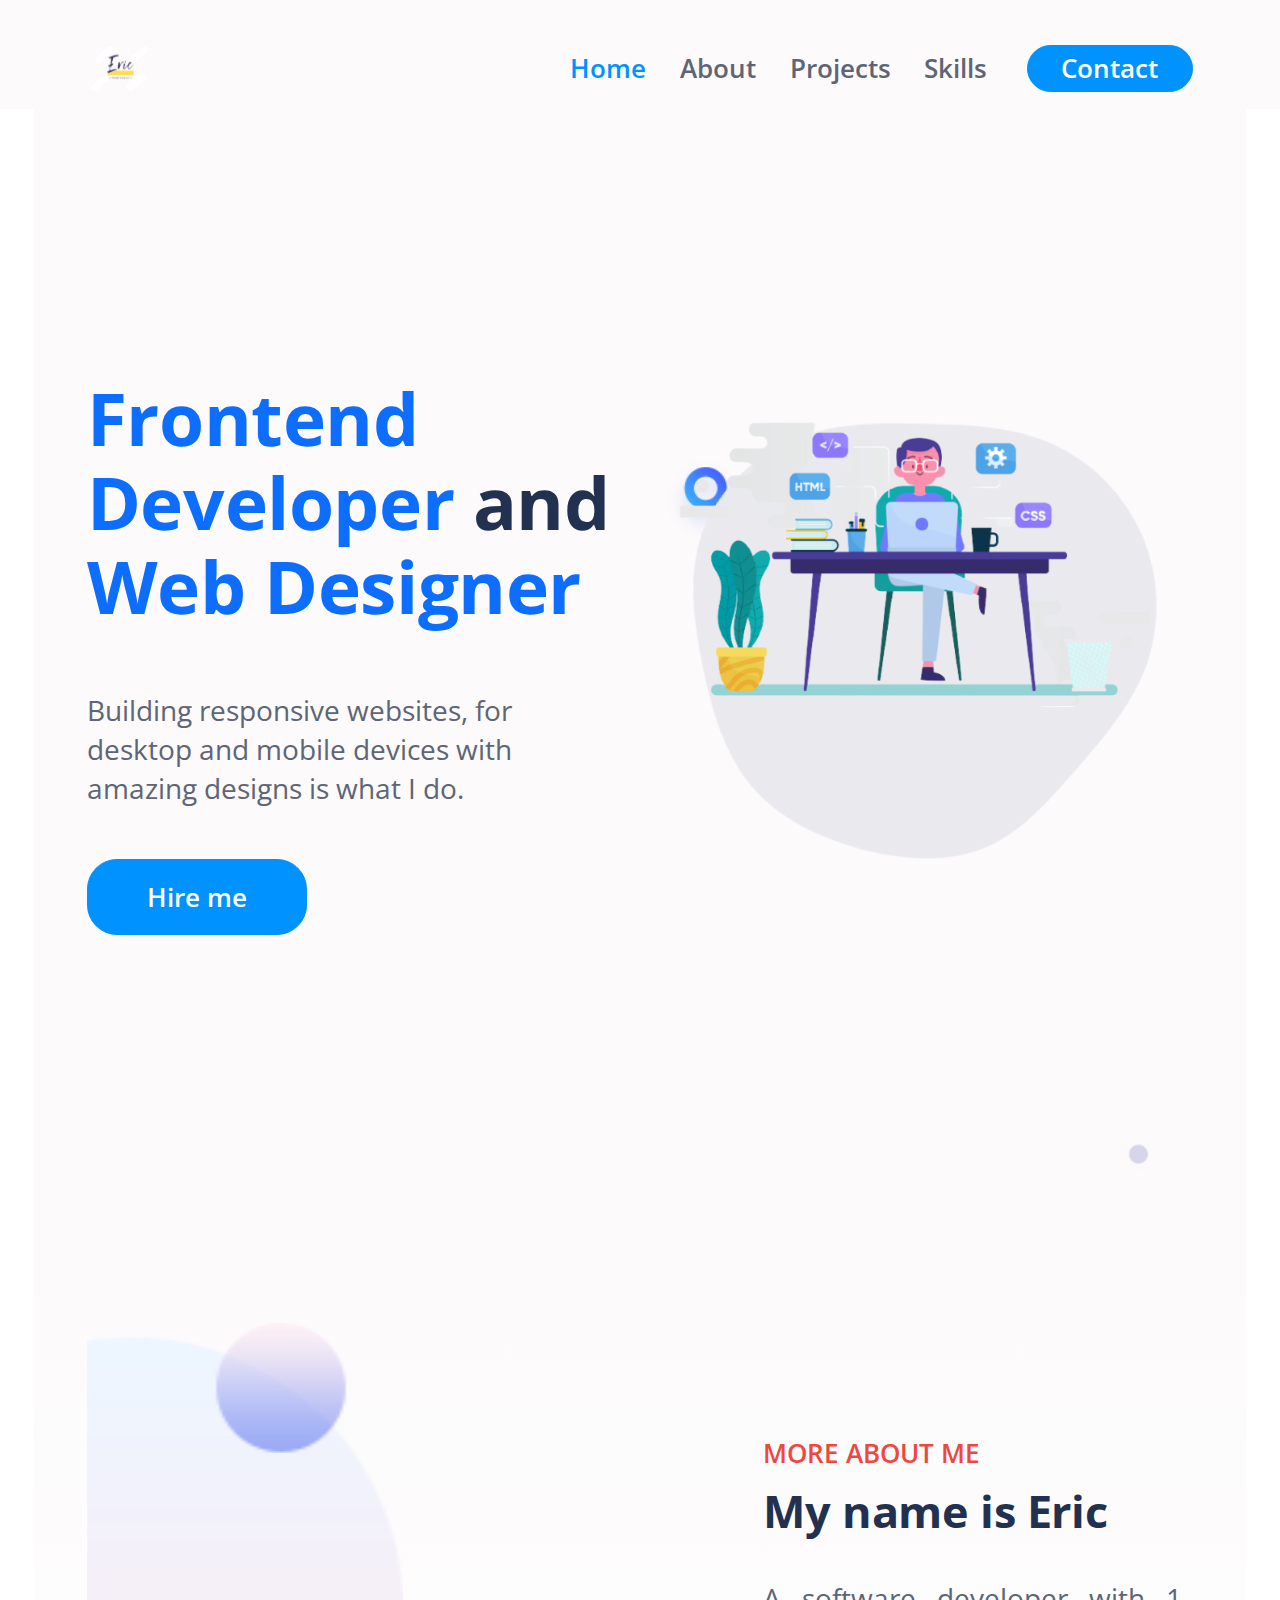
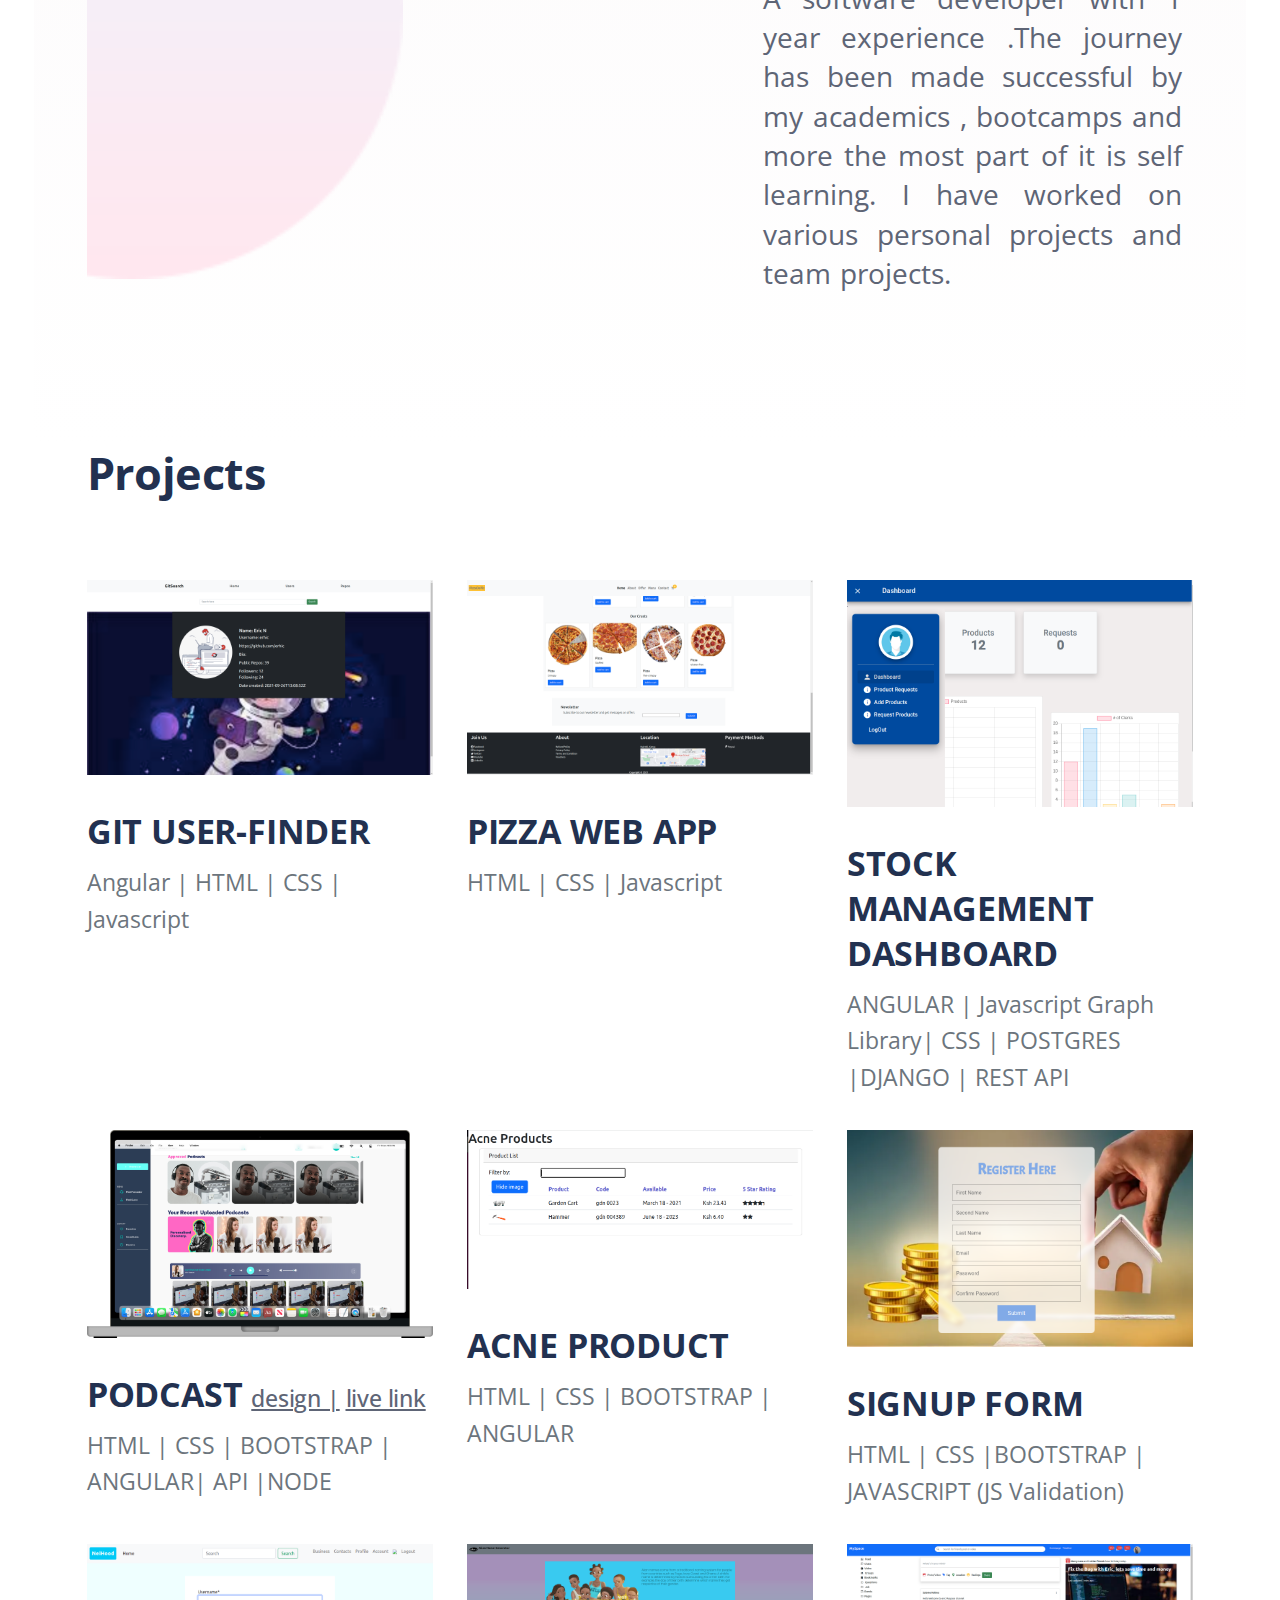
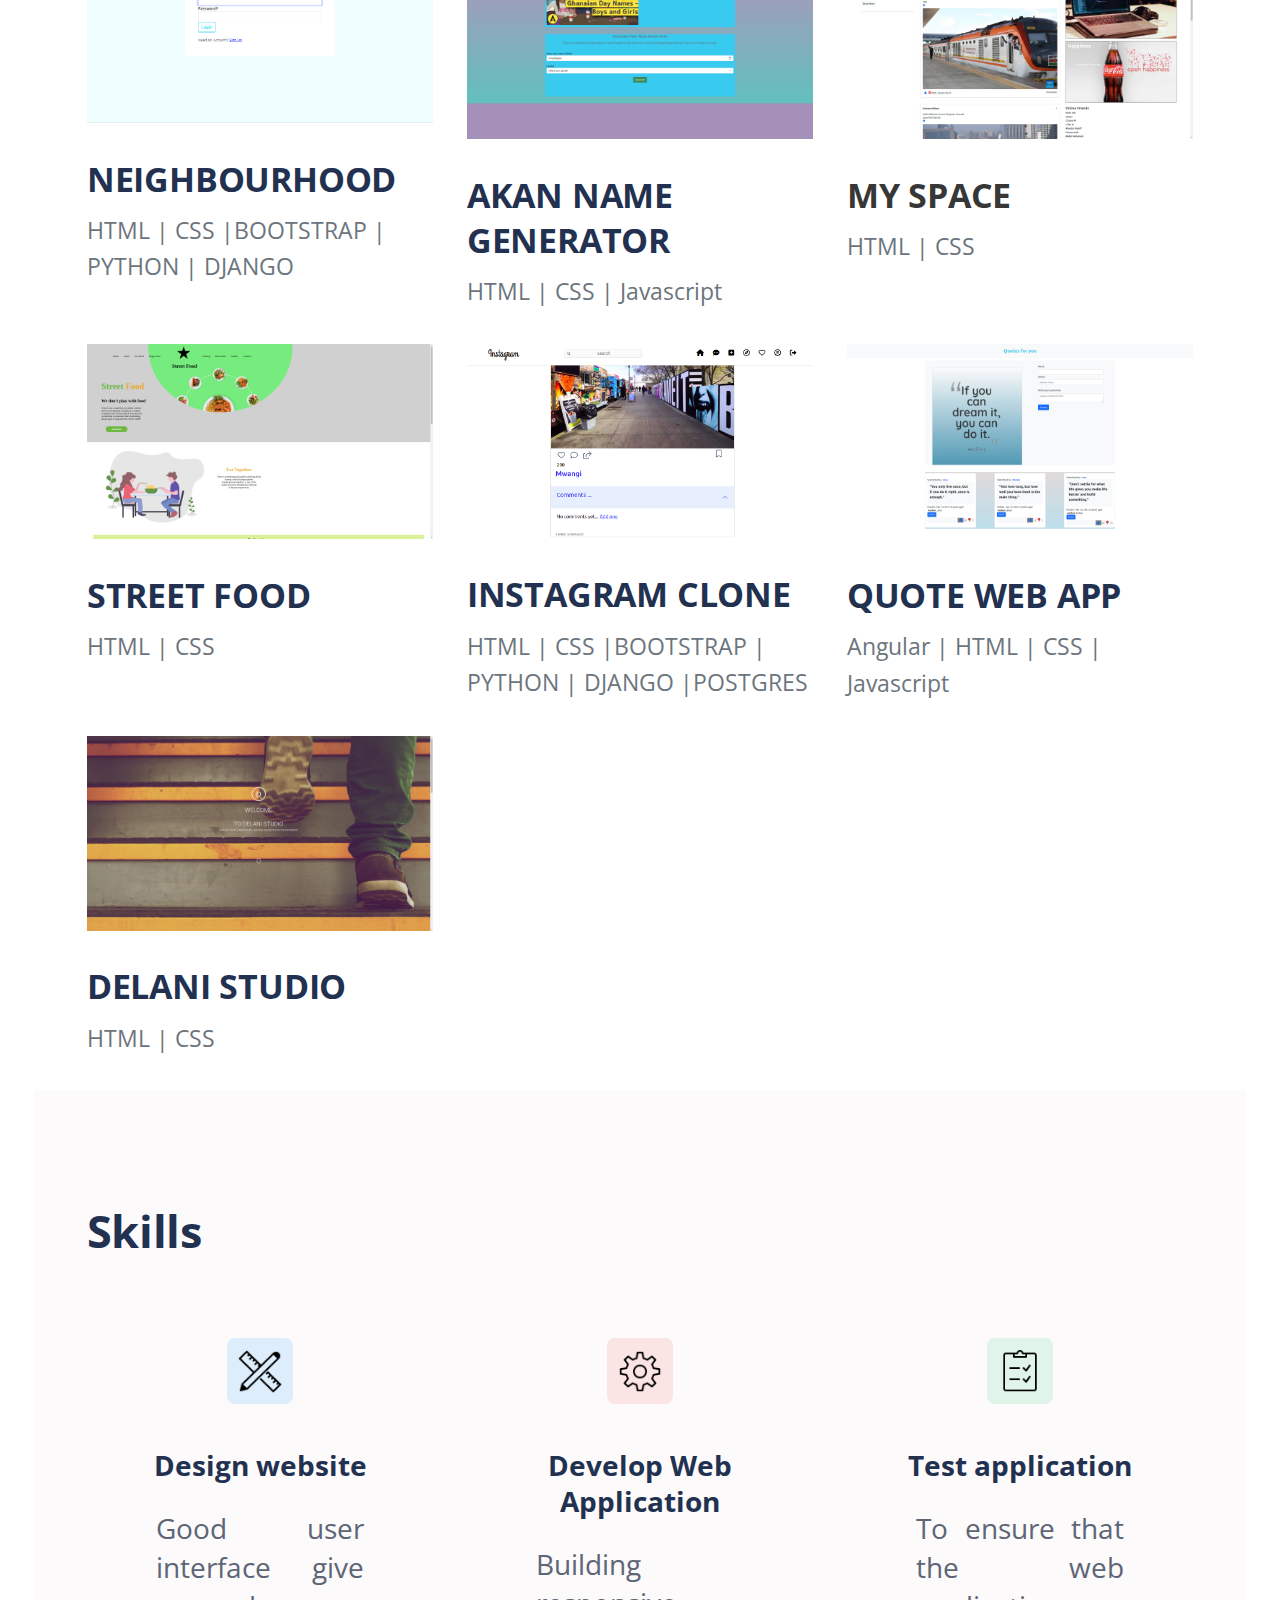
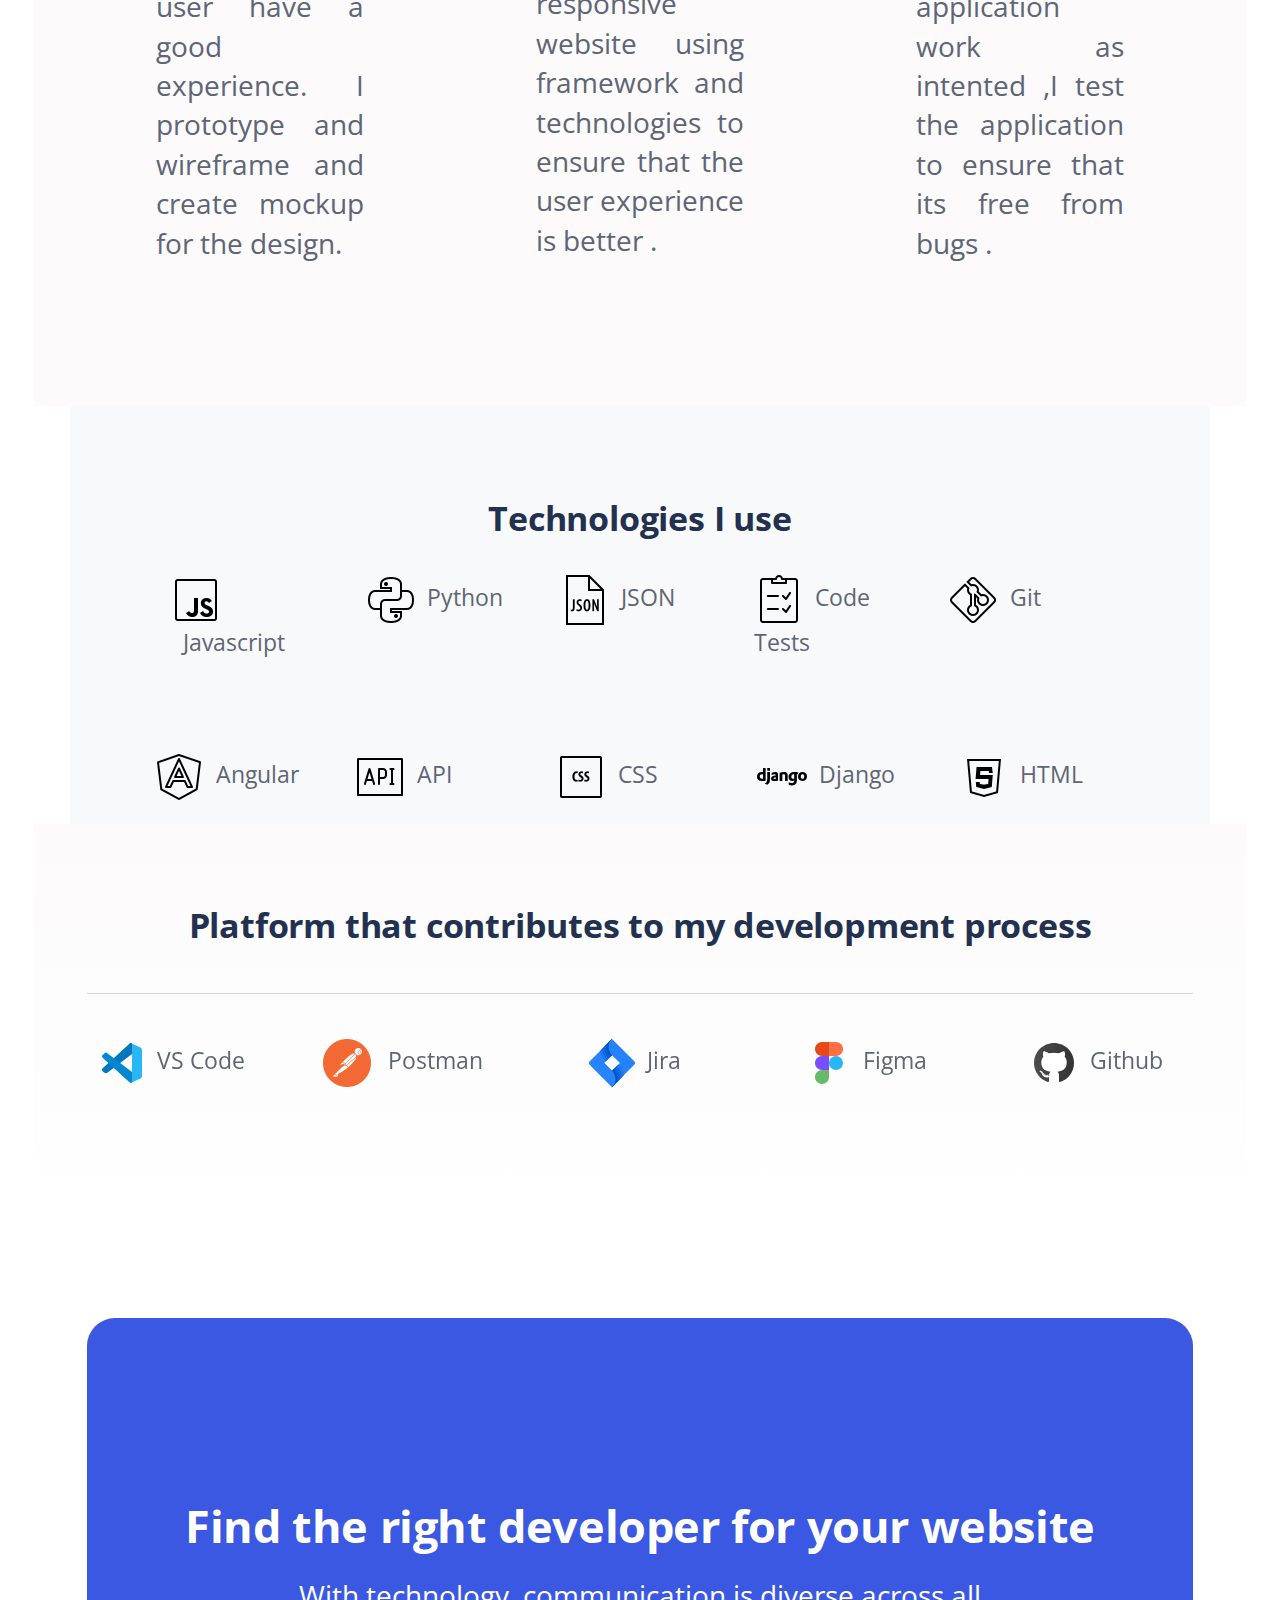
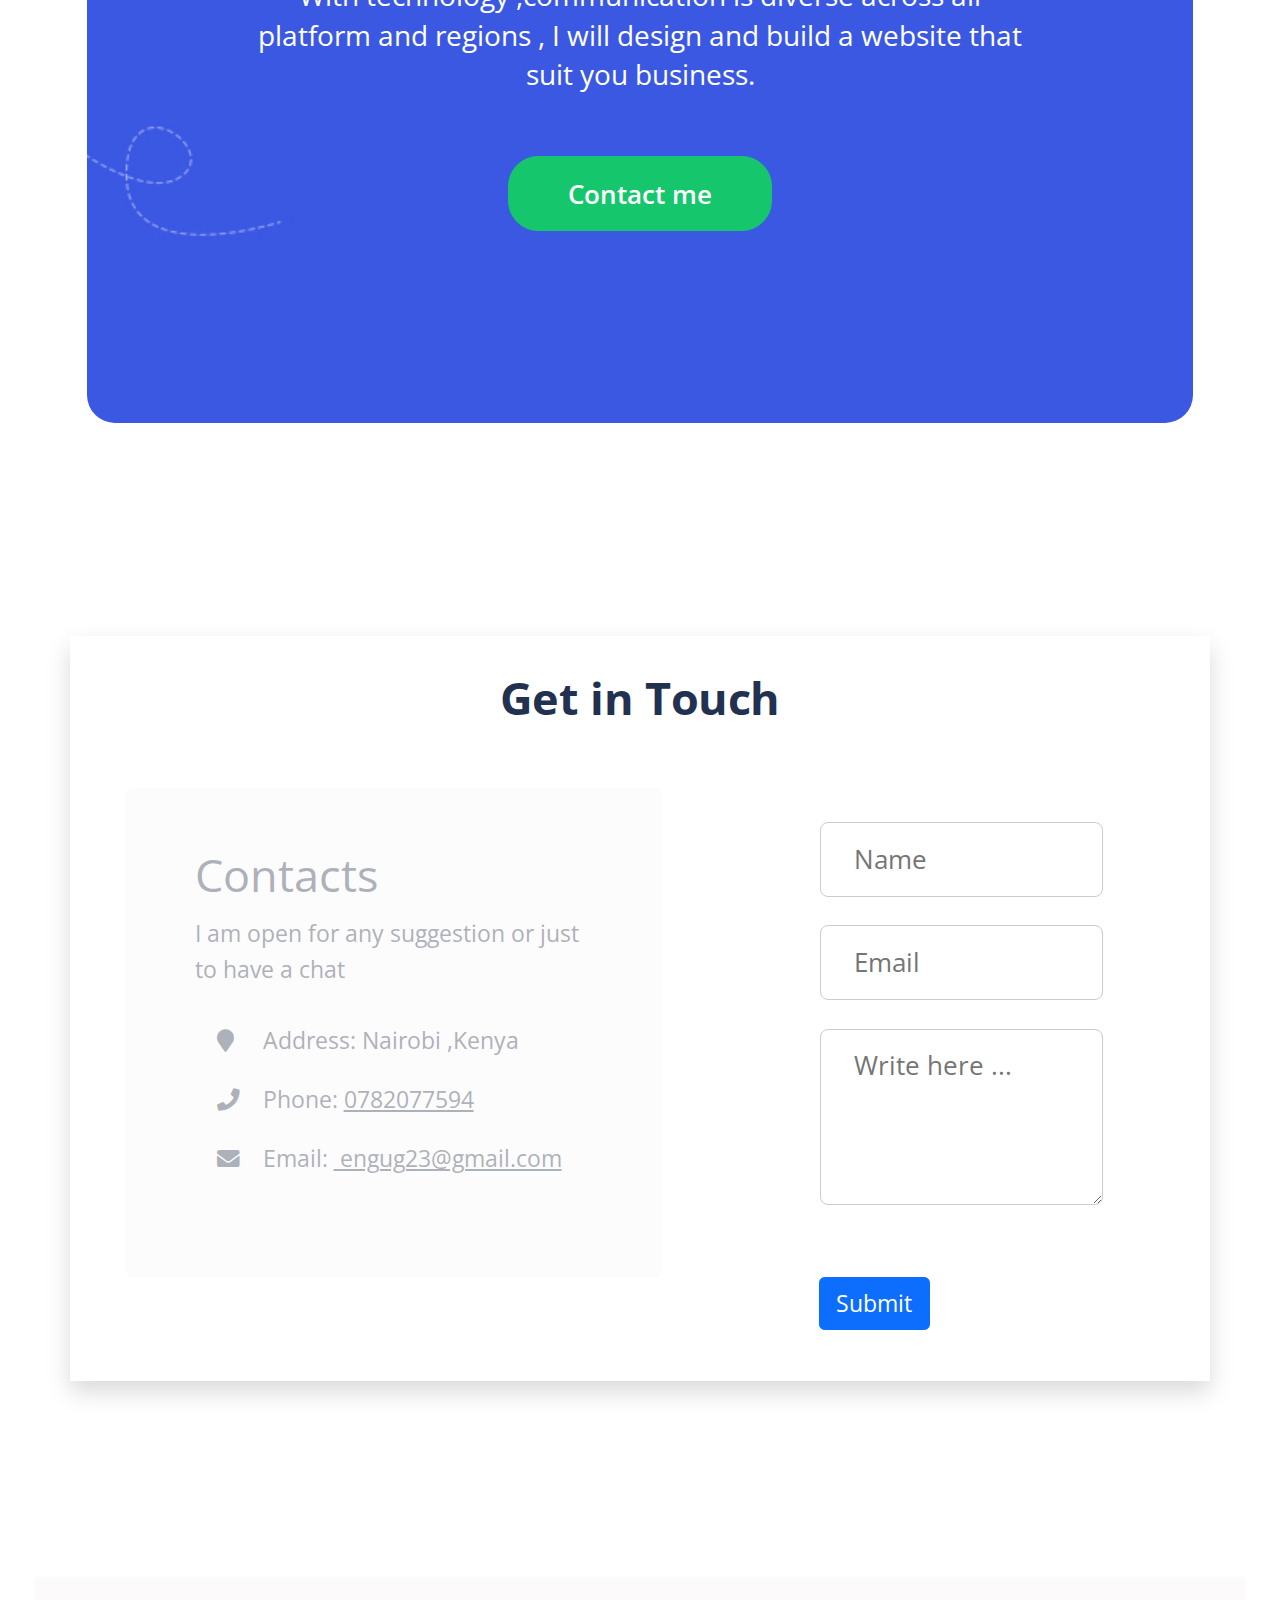
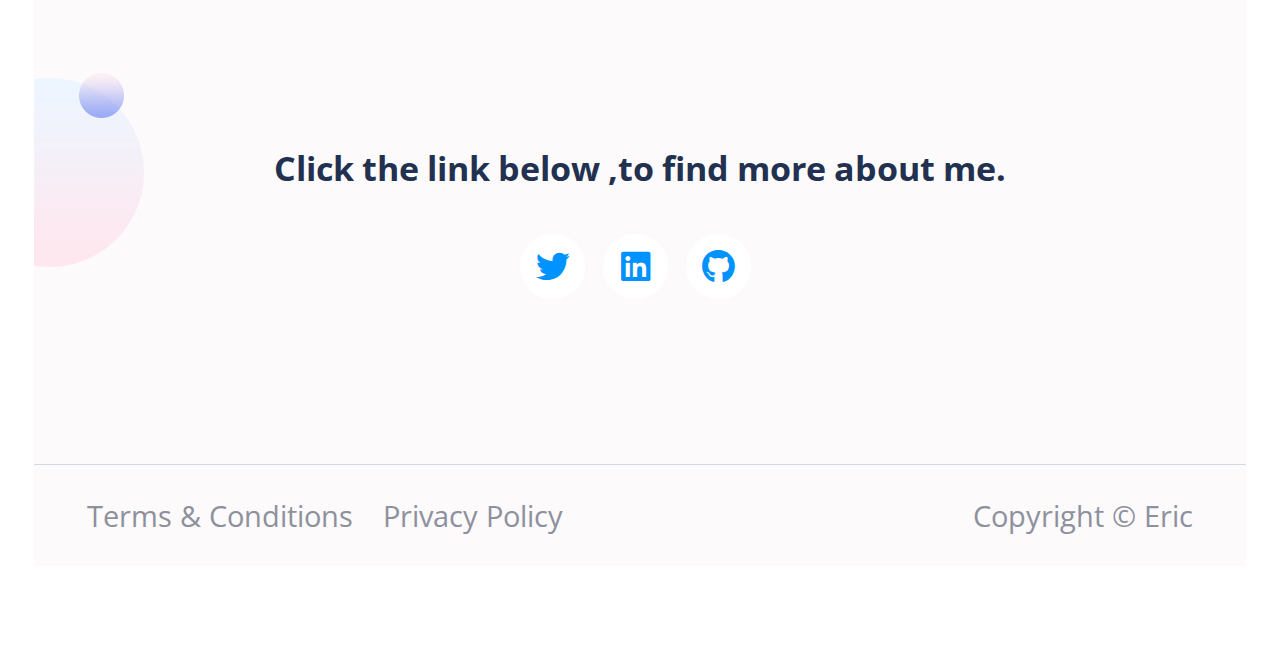
==== index.html @ 1bdc0b47 "updated spacing around elements as ui improvements" ====
<!DOCTYPE html>
<html lang="en">

<head>
    <meta charset="utf-8">
    <meta name="viewport" content="width=device-width, initial-scale=1, shrink-to-fit=no">

    <!-- SEO Meta Tags -->
    <meta name="description" content="Eric Portifolio">
    <meta name="author" content="Eric">

    <!-- OG Meta Tags to improve the way the post looks when you share the page on Facebook, Twitter, LinkedIn -->
    <meta property="og:site_name" content="" /> <!-- website name -->
    <meta property="og:site" content="" /> <!-- website link -->
    <meta property="og:title" content="" /> <!-- title shown in the actual shared post -->
    <meta property="og:description" content="" /> <!-- description shown in the actual shared post -->
    <meta property="og:image" content="" /> <!-- image link, make sure it's jpg -->
    <meta property="og:url" content="" /> <!-- where do you want your post to link to -->
    <meta name="twitter:card" content="summary_large_image"> <!-- to have large image post format in Twitter -->

    <!-- Webpage Title -->
    <title>Eric - Portifolio (Frontend Developer)</title>

    <!-- Styles -->
    <link href="https://fonts.googleapis.com/css2?family=Open+Sans:ital,wght@0,400;0,600;0,700;1,400&display=swap"
        rel="stylesheet">
    <link href="css/bootstrap.min.css" rel="stylesheet">
    <link href="css/fontawesome-all.min.css" rel="stylesheet">
    <link href="css/swiper.css" rel="stylesheet">
    <link href="css/styles.css" rel="stylesheet">
    <link href="https://cdn.jsdelivr.net/npm/bootstrap@5.3.0-alpha3/dist/css/bootstrap.min.css" rel="stylesheet"
        integrity="sha384-KK94CHFLLe+nY2dmCWGMq91rCGa5gtU4mk92HdvYe+M/SXH301p5ILy+dN9+nJOZ" crossorigin="anonymous">
    <!-- Favicon  -->
    <link rel="icon" href="images/EricPortfolio.png">
</head>

<body data-bs-spy="scroll" data-bs-target="#navbarExample" class="col col-sm px-4 ">



    <!-- Navigation -->
    <nav id="navbarExample" class="navbar navbar-expand-lg fixed-top navbar-light" aria-label="Main navigation">
        <div class="container">

            <!-- Image Logo -->
            <a class="navbar-brand p-absolute" href="index.html"><img src="images/Group 6.svg" alt="alternative"
                    height="48px"></a>

            <!-- Text Logo - Use this if you don't have a graphic logo -->
            <!-- <a class="navbar-brand logo-text" href="index.html">Nubis</a> -->

            <button class="navbar-toggler p-0 border-0" type="button" id="navbarSideCollapse"
                aria-label="Toggle navigation">
                <span class="navbar-toggler-icon"></span>
            </button>

            <div class="navbar-collapse offcanvas-collapse" id="navbarsExampleDefault">
                <ul class="navbar-nav ms-auto navbar-nav-scroll">
                    <li class="nav-item">
                        <a class="nav-link active" aria-current="page" href="#header">Home</a>
                    </li>
                    <li class="nav-item">
                        <a class="nav-link" href="#details">About</a>
                    </li>
                    <li class="nav-item">
                        <a class="nav-link" href="#projects">Projects</a>
                    </li>
                    <li class="nav-item">
                        <a class="nav-link" href="#skills">Skills</a>
                    </li>

                </ul>
                <span class="nav-item">
                    <a class="btn-solid-sm" href="#contact">Contact</a>
                </span>
            </div> <!-- end of navbar-collapse -->
        </div> <!-- end of container -->
    </nav> <!-- end of navbar -->
    <!-- end of navigation -->


    <!-- Header -->
    <header id="header" class="header">
        <div class="container">
            <div class="row ">
                <div class="col-lg-5 col-xl-6 col-md-6 mx-auto">
                    <div class="text-container">
                        <h1 class="h1-large"><span class="text-primary">Frontend Developer</span> and <span
                                class="text-primary">Web Designer</span></h1>
                        <p class="p-large pt-3">Building responsive websites, for desktop and mobile devices with
                            amazing
                            designs is what I do. </p>
                        <a class="btn-solid-lg" href="#hire_me">Hire me</a>
                    </div> <!-- end of text-container -->
                </div> <!-- end of col -->

                <div id="heroimg"
                    class=" col-lg-67 col-xl-6 col-md-6 d-none d-sm-none d-md-block element-item upcoming">
                    <div class="our-project">
                        <div class="img hover-effect mx-auto">
                            <a class="test-popup-link" href="" target="_blank">
                                <img src="images/Group 7.png" alt="portfolio-4" class="img-fluid">
                            </a>
                        </div>

                    </div>
                </div>

                <!-- end of col -->
            </div> <!-- end of row -->
        </div> <!-- end of container -->
    </header> <!-- end of header -->
    <!-- end of header -->

    <!-- About begins here 1 -->
    <div id="details" id="" class="basic-1">
        <div class="container">
            <div class="row">
                <div class="col-lg-5 col-xl-7 d-none d-sm-none d-md-block">
                    <div class="image-container mx-auto">
                        <img class="img-fluid w-50 mx" src="images/decoration-circles.png" alt="alternative">
                    </div> <!-- end of image-container -->
                </div> <!-- end of col -->
                <div class="col-lg-6 col-xl-5 ">
                    <div class="text-container mx-auto px-2">
                        <div class="section-title">MORE ABOUT ME</div>
                        <h2>My name is Eric</h2>
                        <p class="col col-sm " style="text-align: justify;"> A software
                            developer with 1 year experience .The
                            journey has been made successful by my academics , bootcamps and more the most part of it is
                            self
                            learning. I have worked on various personal projects and team projects.

                        </p>

                    </div> <!-- end of text-container -->
                </div> <!-- end of col -->
            </div> <!-- end of row -->
        </div> <!-- end of container -->
    </div> <!-- end of basic-1 -->
    <!-- end of about -->


    <!--  ======================= Project Area =============================  -->

    <section class="project-area">
        <div id="projects" class="container">
            <div class="project-title pb-5">
                <h2 class="text title"> Projects </h2>
            </div>

            <!-- <div class="button-group">
            <button type="button" class="active" id="btn1" data-filter="*">All</button>
            <button type="button" data-filter=".popular">Popular</button>
            <button type="button" data-filter=".latest">Latest</button>
            <button type="button" data-filter=".following">Following</button>
            <button type="button" data-filter=".upcoming">Upcoming</button>
        </div> -->

            <div class="row grid">


                <div class="col-lg-4 col-md-6 col-sm-12 element-item latest">
                    <div class="our-project">
                        <div class="img hover-effect">
                            <a class="test-popup-link" href="https://github.com/erhic/GitSearch" target="_blank">
                                <img src="images/erhic.github.io_GitSear.png" alt="portfolio-1" class="img-fluid">
                            </a>

                        </div>
                        <div class="title py-4">
                            <h4 class="text-uppercase">GIT USER-fINDER</h4>
                            <span class="text-secondary">Angular | HTML | CSS | Javascript</span>
                        </div>
                    </div>
                </div>
                <div class="col-lg-4 col-md-6 col-sm-12 element-item popular">
                    <div class="our-project">
                        <div class="img hover-effect">
                            <a class="test-popup-link" href="https://erhic.github.io/pizza_web_App/" target="_blank">
                                <img src="images/erhicpizza_web_App.png" alt="portfolio-2" class="img-fluid">
                            </a>
                        </div>
                        <div class="title py-4">
                            <h4 class="text-uppercase">Pizza Web App</h4>
                            <span class="text-secondary">HTML | CSS | Javascript</span>
                        </div>
                    </div>
                </div>

                <div class="col-lg-4 col-md-6 col-sm-12 element-item upcoming">
                    <div class="our-project">
                        <div class="img hover-effect">
                            <a class="test-popup-link" href="https://github.com/erhic/Stock-Inventory-System/tree/eric"
                                target="_blank">
                                <img src="images/Stock-App_login.png" alt="portfolio-8" class="img-fluid">
                            </a>
                        </div>
                        <div class="title py-4">
                            <h4 class="text-uppercase">STOCK MANAGEMENT DASHBOARD</h4>
                            <span class="text-secondary">ANGULAR | Javascript Graph Library| CSS | POSTGRES |DJANGO |
                                REST API</span>
                        </div>
                    </div>

                </div>
                <div class="col-lg-4 col-md-6 col-sm-12 element-item upcoming">
                    <div class="our-project">
                        <div class="img hover-effect">
                            <a class="test-popup-link"
                                href="https://www.figma.com/file/PoFbDHGzvbaAJ1l3hQEoOY/Media-In-Tech?type=design&node-id=0-1&t=U4E3Y5IsFhoLBRFp-0"
                                target=" _blank">
                                <img src="images/podcast.png" alt="portfolio-9" class="img-fluid">
                            </a>
                        </div>
                        <div class="title py-4">
                            <h4 class="text-uppercase">PODCAST <span class=" text-dark text-muted h6 text-lowercase">


                                    <a href="https://www.figma.com/file/PoFbDHGzvbaAJ1l3hQEoOY/Media-In-Tech?type=design&node-id=0-1&t=U4E3Y5IsFhoLBRFp-0"
                                        target="_blank">
                                        Design |</a>

                                    <a href="https://erhic.github.io/MediaTCH/home" target="_blank"> Live link </a>
                                </span></h4>

                            <span class="text-secondary">HTML | CSS | BOOTSTRAP | ANGULAR| API |NODE </span>
                        </div>
                    </div>
                </div>
                <div class="col-lg-4 col-md-6 col-sm-12 element-item upcoming">
                    <div class="our-project">
                        <div class="img hover-effect">
                            <a class="test-popup-link" href="https://github.com/erhic/AcnePrcts" target="_blank">
                                <img src="images/acne.png" alt="portfolio-9" class="img-fluid">
                            </a>
                        </div>
                        <div class="title py-4">
                            <h4 class="text-uppercase">ACNE PRODUCT</h4>
                            <span class="text-secondary">HTML | CSS | BOOTSTRAP | ANGULAR </span>
                        </div>
                    </div>
                </div>


                <div class="col-lg-4 col-md-6 col-sm-12 element-item upcoming">
                    <div class="our-project">
                        <div class="img hover-effect">
                            <a class="test-popup-link" href="https://github.com/erhic/JSForm" target="_blank">
                                <img src="images/registerform.png" alt="portfolio-9" class="img-fluid">
                            </a>
                        </div>
                        <div class="title py-4">
                            <h4 class="text-uppercase">SIGNUP FORM</h4>
                            <span class="text-secondary">HTML | CSS |BOOTSTRAP | JAVASCRIPT (JS Validation)</span>
                        </div>
                    </div>
                </div>
                <div class="col-lg-4 col-md-6 col-sm-12 element-item upcoming">
                    <div class="our-project">
                        <div class="img hover-effect">
                            <a class="test-popup-link" href="https://github.com/erhic/NeighbourHood-" target="_blank">
                                <img src="images/neighbohhod.png" alt="portfolio-9" class="img-fluid">
                            </a>
                        </div>
                        <div class="title py-4">
                            <h4 class="text-uppercase">NEIGHBOURHOOD</h4>
                            <span class="text-secondary">HTML | CSS |BOOTSTRAP | PYTHON | DJANGO</span>
                        </div>
                    </div>
                </div>

                <div class="col-lg-4 col-md-6 col-sm-12 element-item following">
                    <div class="our-project">
                        <div class="img hover-effect">
                            <a class="test-popup-link" href="https://erhic.github.io/Akan_Naming/" target="_blank">
                                <img src="images/erhic.github.io_Akan_Naming.png" alt="portfolio-6" class="img-fluid">
                            </a>
                        </div>
                        <div class="title py-4">
                            <h4 class="text-uppercase">Akan Name Generator</h4>
                            <span class="text-secondary">HTML | CSS | Javascript</span>
                        </div>
                    </div>
                </div>
                <div class="col-lg-4 col-md-6 col-sm-12 element-item following">
                    <div class="our-project">
                        <div class="img hover-effect">
                            <a class="test-popup-link" href="https://erhic.github.io/My_Social/" target="_blank">
                                <img src="images/erhic.github.io_My_Social.png" alt="portfolio-7" class="img-fluid">
                            </a>
                        </div>
                        <div class="title py-4">
                            <h4 class="text-uppercase"> <a href="https://github.com/erhic/My_Social"
                                    style="text-decoration-line: none;color: rgb(56, 55, 55);" target="_blank+">MY
                                    SPACE</a></h4>
                            <span class="text-secondary">HTML | CSS </span>
                        </div>
                    </div>
                </div>
                <div class="col-lg-4 col-md-6 col-sm-12 element-item following">
                    <div class="our-project">
                        <div class="img hover-effect">
                            <a class="test-popup-link" href="https://github.com/erhic/StreetFood" target="_blank">
                                <img src="images/erhic.github.io_StreetFoo.png" alt="portfolio-5" class="img-fluid">
                            </a>
                        </div>
                        <div class="title py-4">
                            <h4 class="text-uppercase">Street Food</h4>
                            <span class="text-secondary">HTML | CSS </span>
                        </div>
                    </div>
                </div>
                <div class="col-lg-4 col-md-6 col-sm-12 element-item upcoming">
                    <div class="our-project">
                        <div class="img hover-effect">
                            <a class="test-popup-link" href="https://github.com/erhic/Instagram" target="_blank">
                                <img src="images/instaclone.png" alt="portfolio-9" class="img-fluid">
                            </a>
                        </div>
                        <div class="title py-4">
                            <h4 class="text-uppercase">Instagram Clone</h4>
                            <span class="text-secondary">HTML | CSS |BOOTSTRAP | PYTHON | DJANGO |POSTGRES</span>
                        </div>
                    </div>
                </div>

                <div class="col-lg-4 col-md-6 col-sm-12 element-item popular">
                    <div class="our-project">
                        <div class="img hover-effect">
                            <a class="test-popup-link" href="https://erhic.github.io/quotes_vote_app/index.html/"
                                target="_blank">
                                <img src="images/erhicquotes(High).png" alt="portfolio-3" class="img-fluid">
                            </a>
                        </div>
                        <div class="title py-4">
                            <h4 class="text-uppercase">QUOTE WEB APP</h4>
                            <span class="text-secondary">Angular | HTML | CSS | Javascript</span>
                        </div>
                    </div>
                </div>
                <div class="col-lg-4 col-md-6 col-sm-12 element-item upcoming">
                    <div class="our-project">
                        <div class="img hover-effect">
                            <a class="test-popup-link" href="https://erhic.github.io/Delani-_Studio/" target="_blank">
                                <img src="images/erhic.Delani-_Studio.png" alt="portfolio-4" class="img-fluid">
                            </a>
                        </div>
                        <div class="title py-4">
                            <h4 class="text-uppercase">Delani STUDIO</h4>
                            <span class="text-secondary">HTML | CSS </span>
                        </div>
                    </div>
                </div>

            </div>
        </div>
    </section>

    <!--  ======================= End Project Area =============================  -->



    <!-- Skills -->
    <div id="skills" class="cards-1 pb-1 bg-gray">
        <div class="container">
            <div class="row">
                <div class="col-lg-12">
                    <h2>Skills</h2>
                </div> <!-- end of col -->
            </div> <!-- end of row -->
            <div class="row col-sm text-center">
                <!-- <div class="col-lg-12 mx-auto"> -->

                <!-- Card -->
                <div class="card col-md-3  col-sm mx-auto ">
                    <div class="card-icon hover-effect  mx-auto">
                        <p class=""><img class="img-fluid p-2 col-sm " src="images/icons8-design-50.png"
                                alt="alternative"></p>
                    </div>
                    <div class="card-body hover-effect ">
                        <h5 class="card-title hover-effect">Design website</h5>
                        <p class="px-4" style="text-align: justify">Good user interface give user have a good
                            experience. I
                            prototype and wireframe and create mockup for the design. </p>
                        <!-- <a class="read-more no-line" href="design.html"> <span class="fas -long-arrow-alt-right"></span></a> -->
                    </div>
                </div>
                <!-- end of card -->

                <!-- Card -->
                <div class="card col-md-3 mx-auto">
                    <div class="card-icon hover-effect red p-2 mx-auto">
                        <p><img class="img-fluid" src="images/icons8-settings-50.png" alt="alternative"></p>
                    </div>
                    <div class="card-body hover-effect">
                        <h5 class="card-title">Develop Web Application</h5>
                        <p class="px-4" style="text-align: justify;">Building responsive website using framework and
                            technologies to ensure that the
                            user
                            experience is
                            better . </p>
                        <!-- <a class="read-more no-line" href="develop.html"> <span class="fas -long-arrow-alt-right"></span></a> -->
                    </div>
                </div>
                <!-- end of card -->

                <!-- Card -->
                <div class="card col-md-3 mx-auto">
                    <div class="card-icon hover-effect green p-2 mx-auto">
                        <p><img class="img-fluid" src="images/icons8-test-50.png" alt="alternative"></p>
                    </div>
                    <div class="card-body hover-effect">
                        <h5 class="card-title">Test application</h5>
                        <p class="px-4" style="text-align: justify">To ensure that the web application work as intented
                            ,I test the application to
                            ensure that
                            its free from bugs .</p>
                        <!-- <a class="read-more no-line" href="test.html"> <span class="fas -long-arrow-alt-right"></span></a> -->
                    </div>
                </div>
                <!-- end of card -->

            </div> <!-- end of col -->
        </div> <!-- end of row -->
    </div> <!-- end of container -->
    </div> <!-- end of cards-1 -->
    <!-- end of skills -->






    <!-- Features -->
    <div id="#features" class="accordion container-fluid">
        <div class="container bg-light">

            <div class="row p-5 mx-auto">
                <div>
                    <h4 class="p-3 text-center">Technologies I use </h4>
                </div>
                <div class="col mx-auto">
                    <div class="swiper-slide">
                        <p><img class="img-fluid" src="images/icons8-javascript-50.png" alt="alternative"><span
                                class="px-2">Javascript</span></p>
                    </div>

                </div>

                <div class="col">
                    <div class="swiper-slide">
                        <p><img class="img-fluid" src="images/icons8-python-50.png" alt="alternative"><span
                                class="px-2">Python</span></p>
                    </div>

                </div>

                <div class="col">
                    <div class="swiper-slide">
                        <p><img class="img-fluid" src="images/icons8-json-50.png" alt="alternative"><span
                                class="px-2">JSON</span></p>
                    </div>

                </div>

                <div class="col">
                    <div class="swiper-slide">
                        <p><img class="img-fluid" src="images/icons8-test-50.png" alt="alternative"><span
                                class="px-2">Code Tests</span></p>
                    </div>

                </div>

                <div class="col">
                    <div class="swiper-slide">
                        <p><img class="img-fluid" src="images/icons8-git-50.png" alt="alternative"><span
                                class="px-2">Git</span></p>
                    </div>

                </div>




                <!-- end of col -->
            </div> <!-- end of row -->



            <div class="row px-5 ">
                <div class="col mx-auto">
                    <div class="swiper-slide">
                        <p><img class="img-fluid" src="images/icons8-angular-50.png" alt="alternative"><span
                                class="px-2">Angular</span></p>
                    </div>

                </div>

                <div class="col">
                    <div class="swiper-slide">
                        <p><img class="img-fluid" src="images/icons8-api-50.png" alt="alternative"><span
                                class="px-2">API</span></p>
                    </div>

                </div>

                <div class="col">
                    <div class="swiper-slide">
                        <p><img class="img-fluid" src="images//icons8-css-50.png" alt="alternative"><span
                                class="px-2">CSS</span></p>
                    </div>

                </div>

                <div class="col">
                    <div class="swiper-slide">
                        <p><img class="img-fluid" src="images/icons8-django.svg" alt="alternative"><span
                                class="px-2">Django</span></p>
                    </div>

                </div>

                <div class="col">
                    <div class="swiper-slide">
                        <p><img class="img-fluid" src="images/icons8-html5-50.png" alt="alternative"><span
                                class="px-2">HTML</span></p>
                    </div>

                </div>




                <!-- end of col -->
            </div> <!-- end of row -->
            <div class="row">


            </div> <!-- end of row -->
        </div> <!-- end of container -->
    </div> <!-- end of accordion-1 -->
    <!-- end of features -->





    <!-- Customers -->
    <div class="slider-1">
        <div class="container">
            <div class="row mt-2">
                <div class="col-lg-12">
                    <h4 class="p-3">Platform that contributes to my development process </h4>
                    <hr class="section-divider">

                    <!-- Image Slider -->
                    <div class="slider-container">
                        <div class="swiper-container image-slider">
                            <div class="swiper-wrapper">
                                <!-- <div class="swiper-slide">
                                        <img class="img-fluid" src="images/customer-logo-1.png" alt="alternative">
                                    </div>-->
                                <div class="swiper-slide">
                                    <p><img class="img-fluid" src="images/icons8-visual-studio-code-2019.svg"
                                            alt="alternative"><span class="px-2">VS Code</span></p>
                                </div>
                                <div class="swiper-slide">
                                    <p><img class="img-fluid" src="images/icons8-postman.png" alt="alternative"> <span
                                            class="px-2">Postman</span></p>
                                </div>
                                <div class="swiper-slide">
                                    <p><img class="img-fluid" src="images/icons8-jira-48.png" alt="alternative"><span
                                            class="px-2">Jira</span></p>
                                </div>
                                <div class="swiper-slide">
                                    <p><img class="img-fluid" src="images/icons8-figma (1).svg" alt="alternative"><span
                                            class="px-2">Figma</span></p>
                                </div>
                                <div class="swiper-slide">
                                    <p><img class="img-fluid" src="images/icons8-github.svg" alt="alternative"><span
                                            class="px-2">Github</span>
                                    </p>

                                </div>
                            </div> <!-- end of swiper-wrapper -->
                        </div> <!-- end of swiper container -->
                    </div> <!-- end of slider-container -->
                    <!-- end of image slider -->

                </div> <!-- end of col -->
            </div> <!-- end of row -->
        </div> <!-- end of container -->
    </div> <!-- end of slider-1 -->
    <!-- end of customers -->


    <!-- Invitation -->
    <div class="basic-3">
        <div class="container">
            <div class="row">
                <div class="col-lg-12">
                    <div class="text-container">
                        <h2>Find the right developer for your website</h2>
                        <p class="p-large">With technology ,communication is diverse across all platform and regions , I
                            will design and build a website that suit you business.</p>
                        <a class="btn-solid-lg" href="#contact">Contact me</a>
                    </div> <!-- end of text-container -->
                </div> <!-- end of col -->
            </div> <!-- end of row -->
        </div> <!-- end of container -->
    </div> <!-- end of basic-3 -->
    <!-- end of invitation -->


    <!-- Contact -->
    <div id="contact" class="form-1">
        <div class="container shadow ">
            <h2 class="text-center pt-4">Get in Touch </h2>
            <div class="row px-4 py-3">
                <div class="col-lg-6 mx-auto bg-gray hover-effect  card  border border-light rounded-5  opacity-50 p-5">
                    <p class="fs-2">Contacts</p>
                    <p class="mb-4">I am open for any suggestion or just to have a chat</p>
                    <div class="dbox  d-flex align-items-start">
                        <div class="text  ">
                            <p><i class="fa fa-map-marker  px-3" aria-hidden="true"></i> <span>Address:</span> Nairobi
                                ,Kenya</p>
                        </div>
                    </div>
                    <div class="dbox d-flex align-items-center">

                        <div class="text pl-3">
                            <p><i class="fa fa-phone px-3" aria-hidden="true"></i><span>Phone:</span> <a
                                    href="tel:0782077594">0782077594</a></p>
                        </div>
                    </div>
                    <div class="dbox d-flex align-items-center">

                        <div class="text pl-3">
                            <p><i class="fa fa-envelope px-3" aria-hidden="true"></i><span>Email:</span>
                                <a href=""><span class="" data-cfemail="">&#160;engug23@gmail.com</span></a>
                            </p>
                        </div>
                    </div>
                    <div class="dbox d-flex align-items-center">

                        <!-- <div class="text pl-3">
                                    <p><i class="fa fa-link px-3" aria-hidden="true"></i><span>Website</span> <a href="#">yoursite.com</a></p>
                                </div> -->
                    </div>
                </div>
                <div class="col-lg-5 mx-auto hover-effect">

                    <!-- Contact Form -->
                    <form id="hire_me" class="p-4">
                        <div class="form-group">
                            <input type="text" class="form-control-input" placeholder="Name" required>
                        </div>
                        <div class="form-group">
                            <input type="email" class="form-control-input" placeholder="Email" required>
                        </div>
                        <div class="form-group">
                            <textarea class="form-control-input" placeholder="Write here ..." name="enquiry" id=""
                                cols="20" rows="4"></textarea>
                        </div>

                </div>
                <div class="form-group  mx-auto d-flex px-5">
                    <div class="col-lg-6"></div>
                    <a href="#" type="submit" class="btn btn-primary mx-auto">Submit</a>
                </div>
                </form>
                <!-- end of contact form -->

            </div> <!-- end of col -->
        </div> <!-- end of row -->
    </div> <!-- end of container -->
    </div> <!-- end of form-1 -->
    <!-- end of contact -->





    <!-- Footer -->
    <div class="footer bg-gray">
        <img class="decoration-circles" src="images/decoration-circles.png" alt="alternative">
        <div class="container">
            <div class="row">
                <div class="col-lg-12">
                    <h4>Click the link below ,to find more about me.</h4>
                    <div class="social-container">
                        <!-- <span class="fa-stack">
                            <a href="#your-link">
                                <i class="fas fa-circle fa-stack-2x"></i>
                                <i class="fab fa-facebook-f fa-stack-1x"></i>
                            </a>
                        </span> -->
                        <span class="fa-stack">
                            <a href="https://twitter.com/ngu29177127" target="_blank">
                                <i class="fas fa-circle fa-stack-2x"></i>
                                <i class="fab fa-twitter fa-stack-1x"></i>
                            </a>
                        </span>
                        <span class="fa-stack">
                            <a href="https://www.linkedin.com/in/eric-n-ab2135213/" target="_blank">
                                <i class="fas fa-circle fa-stack-2x"></i>
                                <i class="fab fa-linkedin fa-stack-1x"></i>
                            </a>
                        </span>
                        <!-- <span class="fa-stack">
                            <a href="#your-link">
                                <i class="fas fa-circle fa-stack-2x"></i>
                                <i class="fab fa-instagram fa-stack-1x"></i>
                            </a>
                        </span> -->
                        <span class="fa-stack">
                            <a href="https://github.com/erhic" target="_blank">
                                <i class="fas fa-circle fa-stack-2x"></i>
                                <i class="fab fa-github fa-stack-1x"></i>
                            </a>
                        </span>
                    </div> <!-- end of social-container -->
                </div> <!-- end of col -->
            </div> <!-- end of row -->
        </div> <!-- end of container -->
    </div> <!-- end of footer -->
    <!-- end of footer -->


    <!-- Copyright -->
    <div class="copyright bg-gray">
        <div class="container">
            <div class="row">
                <div class="col-lg-6">
                    <ul class="list-unstyled li-space-lg p-small">
                        <li><a href="">Terms & Conditions</a></li>
                        <li><a href="">Privacy Policy</a></li>
                    </ul>
                </div> <!-- end of col -->
                <div class="col-lg-6">
                    <p class="p-small statement">Copyright © <a href="#">Eric</a></p>
                </div> <!-- end of col -->
            </div> <!-- enf of row -->
        </div> <!-- end of container -->
    </div> <!-- end of copyright -->
    <!-- end of copyright -->


    <!-- Back To Top Button -->
    <button onclick="topFunction()" id="myBtn">
        <img src="images/up-arrow.png" alt="alternative">
    </button>
    <!-- end of back to top button -->

    <!-- Scripts -->
    <script src="js/bootstrap.min.js"></script> <!-- Bootstrap framework -->
    <script src="js/swiper.min.js"></script> <!-- Swiper for image and text sliders -->
    <script src="js/scripts.js"></script> <!-- Custom scripts -->
    <script src="https://cdn.jsdelivr.net/npm/bootstrap@5.3.0-alpha3/dist/js/bootstrap.bundle.min.js"
        integrity="sha384-ENjdO4Dr2bkBIFxQpeoTz1HIcje39Wm4jDKdf19U8gI4ddQ3GYNS7NTKfAdVQSZe"
        crossorigin="anonymous"></script>
</body>

</html>
---- css/styles.css ----
/* Description: Master CSS file */

/*****************************************
Table Of Contents:
- General Styles
- Navigation
- Header
- Services
- Details 1
- Details 2
- Features
- Testimonials
- Customers
- Invitation
- Contact
- Footer
- Copyright
- Back To Top Button
- Extra Pages
- Media Queries
******************************************/

/*****************************************
Colors:
- Backgrounds - light gray #fcfafb
- Buttons, icons - blue #0092ff
- Buttons, icons - red #ef473d
- Headings text - black #223150
- Body text - dark gray #5e6576
******************************************/


/**************************/
/*     General Styles     */
/**************************/
body,
html {
    width: 100%;
	height: 100%;
	font-size: 2.5vmin !important;
}
.hover-effect:hover {
	opacity: 1.0;
	transform: scale(1.05);
	

}
.hover-effect{
	transition: all 0.3s;
}


body, p {
	color: #5e6576; 
	font: 400 1rem/1.625rem "Open Sans", sans-serif;
}

h1 {
	color: #223150;
	font-weight: 700;
	font-size: 2.5rem;
	line-height: 3.25rem;
	letter-spacing: -0.4px;
}

h2 {
	color: #223150;
	font-weight: 700;
	font-size: 2rem;
	line-height: 2.5rem;
	letter-spacing: -0.4px;
}

h3 {
	color: #223150;
	font-weight: 700;
	font-size: 1.75rem;
	line-height: 2.25rem;
	letter-spacing: -0.2px;
}

h4 {
	color: #223150;
	font-weight: 700;
	font-size: 1.5rem;
	line-height: 2rem;
	letter-spacing: -0.2px;
}

h5 {
	color: #223150;
	font-weight: 700;
	font-size: 1.25rem;
	line-height: 1.625rem;
}

h6 {
	color: #223150;
	font-weight: 700;
	font-size: 1rem;
	line-height: 1.375rem;
}

.p-large {
	font-size: 1.25rem;
	line-height: 1.75rem;
}

.p-small {
	font-size: 1.275rem;
	line-height: 1.5rem;
}

.testimonial-text {
	font-style: italic;
}

.testimonial-author {
	font-weight: 700;
	font-size: 1.25rem;
	line-height: 1.75rem;

}

.li-space-lg li {
	margin-bottom: 0.5rem;
}

a {
	color: #5e6576;
	text-decoration: underline;
}

a:hover {
	color: #5e6576;
	text-decoration: underline;
}

.no-line {
	text-decoration: none;
}

.no-line:hover {
	text-decoration: none;
}

.read-more {
	font-weight: 600;
	font-size: 1.175rem;
	line-height: 1.5rem;
}

.read-more .fas {
	margin-left: 0.625rem;
	font-size: 1.75rem;
	vertical-align: -8%;
}

.blue {
	color: #0092ff;
}

.bg-gray {
	background-color: #fcfafb;
	font-size: 1.25rem;
	line-height: 1.75rem;
	word-spacing: 2%;
}

.section-title {
	margin-bottom: 0.5rem;
	color: #ef473d;
	font-weight: 600;
	font-size: 1.175rem
}

.btn-solid-reg {
	display: inline-block;
	padding: 1.375rem 2.25rem 1.375rem 2.25rem;
	border: 1px solid #0092ff;
	border-radius: 30px;
	background-color: #0092ff;
	color: #ffffff;
	font-weight: 600;
	font-size: 1.175rem;
	line-height: 0;
	text-decoration: none;
	transition: all 0.2s;
}

.btn-solid-reg:hover {
	background-color: transparent;
	color: #0092ff; /* needs to stay here because of the color property of a tag */
	text-decoration: none;
}

.btn-solid-lg {
	display: inline-block;
	padding: 1.625rem 2.625rem 1.625rem 2.625rem;
	border: 1px solid #0092ff;
	border-radius: 30px;
	background-color: #0092ff;
	color: #ffffff;
	font-weight: 600;
	font-size: 1.175rem;
	line-height: 0;
	text-decoration: none;
	transition: all 0.2s;
}

.btn-solid-lg:hover {
	background-color: transparent;
	color: #0092ff; /* needs to stay here because of the color property of a tag */
	text-decoration: none;
}

.btn-solid-sm {
	display: inline-block;
	padding: 1rem 1.5rem 1rem 1.5rem;
	border: 1px solid #0092ff;
	border-radius: 30px;
	background-color: #0092ff;
	color: #ffffff;
	font-weight: 600;
	font-size:1.175rem;;
	line-height: 0;
	text-decoration: none;
	transition: all 0.2s;
}

.btn-solid-sm:hover {
	background-color: transparent;
	color: #0092ff; /* needs to stay here because of the color property of a tag */
	text-decoration: none;
}

.btn-outline-reg {
	display: inline-block;
	padding: 1.375rem 2.25rem 1.375rem 2.25rem;
	border: 1px solid #ef473d;
	border-radius: 30px;
	background-color: transparent;
	color: #ef473d;
	font-weight: 600;
	font-size:1.175rem;
	line-height: 0;
	text-decoration: none;
	transition: all 0.2s;
}

.btn-outline-reg:hover {
	background-color: #ef473d;
	color: #ffffff;
	text-decoration: none;
}

.btn-outline-lg {
	display: inline-block;
	padding: 1.625rem 2.625rem 1.625rem 2.625rem;
	border: 1px solid #ef473d;
	border-radius: 30px;
	background-color: transparent;
	color: #ef473d;
	font-weight: 600;
	font-size:1.175rem;
	line-height: 0;
	text-decoration: none;
	transition: all 0.2s;
}

.btn-outline-lg:hover {
	background-color: #ef473d;
	color: #ffffff;
	text-decoration: none;
}

.btn-outline-sm {
	display: inline-block;
	padding: 1rem 1.5rem 1rem 1.5rem;
	border: 1px solid #ef473d;
	border-radius: 30px;
	background-color: transparent;
	color: #ef473d;
	font-weight: 600;
	font-size:1.175rem;
	line-height: 0;
	text-decoration: none;
	transition: all 0.2s;
}

.btn-outline-sm:hover {
	background-color: #ef473d;
	color: #ffffff;
	text-decoration: none;
}

.form-group {
	position: relative;
	margin-bottom: 1.25rem;
}

.form-control-input,
.form-control-textarea {
	width: 100%;
	padding-top: 0.875rem;
	padding-bottom: 0.875rem;
	padding-left: 1.5rem;
	border: 1px solid #cbcbd1;
	border-radius: 8px;
	background-color: #ffffff;
	font-size:1.175rem;
	line-height: 1.5rem;
	-webkit-appearance: none; /* removes inner shadow on form inputs on ios safari */
}

.form-control-textarea {
	display: block;
	height: 14rem; /* used instead of html rows to normalize height between Chrome and IE/FF */
}

.form-control-input:focus,
.form-control-textarea:focus {
	border: 1px solid #a1a1a1;
	outline: none; /* Removes blue border on focus */
}

.form-control-input:hover,
.form-control-textarea:hover {
	border: 1px solid #a1a1a1;
}

.form-control-submit-button {
	display: inline-block;
	width: 100%;
	height: 3.25rem;
	border: 1px solid #0092ff;
	border-radius: 30px;
	background-color: #0092ff;
	color: #ffffff;
	font-weight: 600;
	font-size:1.175rem;
	line-height: 0;
	cursor: pointer;
	transition: all 0.2s;
}

.form-control-submit-button:hover {
	border: 1px solid #0092ff;
	background-color: transparent;
	color: #0092ff;
}


/**********************/
/*     Navigation     */
/**********************/
.navbar {
	background-color: #fcfafb;
	font-weight: 600;
	font-size:1.175rem;
	line-height: 0.875rem;
	box-shadow: 0 1px 6px 0 rgba(0, 0, 0, 0.05);
}

.navbar .navbar-brand {
	padding-top: 0.25rem;
	padding-bottom: 0.20rem;
}

.navbar .logo-image img {
    width: 126px;
	height: 22px;
}

.navbar .logo-text {
	color: #223150;
	font-weight: 700;
	font-size: 1.175rem;
	line-height: 1rem;
	text-decoration: none;
}

.offcanvas-collapse {
	position: fixed;
	top: 3.25rem; /* adjusts the height between the top of the page and the offcanvas menu */
	bottom: 0;
	left: 100%;
	width: 100%;
	padding-right: 1rem;
	padding-left: 1rem;
	overflow-y: auto;
	visibility: hidden;
	background-color: #fcfafb;
	transition: visibility .3s ease-in-out, -webkit-transform .3s ease-in-out;
	transition: transform .3s ease-in-out, visibility .3s ease-in-out;
	transition: transform .3s ease-in-out, visibility .3s ease-in-out, -webkit-transform .3s ease-in-out;
}

.offcanvas-collapse.open {
	visibility: visible;
	-webkit-transform: translateX(-100%);
	transform: translateX(-100%);
}

.navbar .navbar-nav {
	margin-top: 0.75rem;
	margin-bottom: 0.5rem;
}

.navbar .nav-item .nav-link {
	padding-top: 0.625rem;
	padding-bottom: 0.625rem;
	color: #5e6576;
	text-decoration: none;
	transition: all 0.2s ease;
}

.navbar .nav-item.dropdown.show .nav-link,
.navbar .nav-item .nav-link:hover,
.navbar .nav-item .nav-link.active {
	color: #0092ff;
}

/* Dropdown Menu */
.navbar .dropdown .dropdown-menu {
	animation: fadeDropdown 0.2s; /* required for the fade animation */
}

@keyframes fadeDropdown {
    0% {
        opacity: 0;
    }

    100% {
        opacity: 1;
	}
}

.navbar .dropdown-menu {
	margin-top: 0.25rem;
	margin-bottom: 0.25rem;
	border: none;
	background-color: #fcfafb;
}

.navbar .dropdown-item {
	padding-top: 0.625rem;
	padding-bottom: 0.625rem;
	color: #5e6576;
	font-weight: 600;
	font-size:1.175rem;
	line-height: 0.875rem;
	text-decoration: none;
}

.navbar .dropdown-item:hover {
	background-color: #fcfafb;
	color: #0092ff;
}

.navbar .dropdown-divider {
	width: 100%;
	height: 1px;
	margin: 0.5rem auto 0.5rem auto;
	border: none;
	background-color: #d1d1d1;
}
/* end of dropdown menu */

.navbar .navbar-toggler {
	padding: 0;
	border: none;
	font-size: 1.175rem;
}


/******************/
/*     Header     */
/******************/
.header {
	padding-top: 8rem;
	padding-bottom: 4em;
	background: url('../images/header-background.jpg') center center no-repeat;
	background-size: cover;
	text-align: center;
}

.header .h1-large {
	margin-bottom: 1.75rem;
}

.header .p-large {
	margin-bottom: 2.25rem;
}

.header .image-container {
	margin-top: 5rem;
}
@media only screen and (max-width: 600px) {
	#img-hero {
    display:none;
		
  };

}

/********************/
/*     Services     */
/********************/
.cards-1 {
	padding-top: 5rem;
	padding-bottom: 2.25em;
}

.cards-1 h2 {
	margin-bottom: 3.5rem;
}

.cards-1 .card {
	margin-bottom: 5rem;
	border: none;
	background-color: transparent;
}

.cards-1 .card-icon {
	width: 66px;
	height: 66px;
	margin-bottom: 1.875rem;
	border-radius: 8px;
	background-color: #ddedfb;
	text-align: center;
}

.cards-1 .card-icon .fas,
.cards-1 .card-icon .far {
	color: #0092ff;
	font-size:1.175rem;
	line-height: 66px;
}

.cards-1 .card-icon.red {
	background-color: #fbe4e4;
}

.cards-1 .card-icon.red .fas,
.cards-1 .card-icon.red .far {
	color: #ef473d;
}

.cards-1 .card-icon.green {
	background-color: #e0f4ea;
}

.cards-1 .card-icon.green .fas,
.cards-1 .card-icon.green .far {
	color: #16c66d;
}

.cards-1 .card-body {
	padding: 0;
}

.cards-1 .card-title {
	margin-bottom: 1.125rem;
}

.cards-1 .card-body p {
	margin-bottom: 1.125rem;
	font-size: 1.25rem;
	line-height: 1.75rem;
}

.cards-1 .read-more {
	color: #223150;
}

.cards-1 .read-more .fas {
	color: #223150;
}


/*********************/
/*     Details 1     */
/*********************/
.basic-1 {
	padding-top: 2.25rem;
	padding-bottom: 4.75rem;
	background: linear-gradient(rgb(252, 250, 251), rgb(255, 255, 255));
}

.basic-1 .image-container {
	margin-bottom: 4rem;
}

.basic-1 h2 {
	margin-bottom: 1.75rem;
}

.basic-1 p {
	margin-bottom: 2rem;
	font-size: 1.25rem;
	line-height: 1.75rem;
	word-spacing:0.10rem
}


/*********************/
/*     Details 2     */
/*********************/
.basic-2 {
	padding-top: 4.5rem;
	padding-bottom: 9.5rem;
	background: url('../images/details-2-background.jpg') center center no-repeat;
	background-size: cover;
}

.basic-2 .text-container {
	margin-bottom: 4rem;
}

.basic-2 h2 {
	margin-bottom: 1.75rem;
}

.basic-2 p {
	margin-bottom: 2rem;
}


/********************/
/*     Features     */
/********************/
.accordion-1 {
	padding-top: 9.25rem;
	padding-bottom: 9.75rem;
	background: url('../images/features-background.jpg') center center no-repeat;
	background-size: cover;
}

.accordion-1 .h2-heading {
	margin-bottom: 1rem;
	color: #ffffff;
	text-align: center;
}

.accordion-1 .p-heading {
	margin-bottom: 4rem;
	color: #ffffff;
	text-align: center;
}

.accordion-1 .accordion {
	margin-bottom: 5rem;
}

.accordion-1 .accordion-item {
	margin-bottom: 2.5rem;
	border: none;
	border-radius: 0;
	background-color: transparent;
}

.accordion-1 .accordion-item:last-of-type {
	margin-bottom: 0;
}

.accordion-1 .accordion-icon {
	position: absolute;
	width: 44px;
	height: 44px;
	border-radius: 4px;
	text-align: center;
	background-color: #14be9f;
}

.accordion-1 .accordion-icon.blue {
	background-color: #1d79fb;
}

.accordion-1 .accordion-icon.purple {
	background-color: #ffffff;
}

.accordion-1 .accordion-icon.orange {
	background-color: #ff6c02;
}

.accordion-1 .accordion-icon .fas {
	color: #ffffff;
	font-size: 1.25rem;
	line-height: 44px;
}

.accordion-1 .accordion-header {
	margin-left: 4.125rem;
	padding: 0.5rem 0 0.5rem 0;
	border: none;
	background-color: transparent;
}

.accordion-1 .accordion-header button {
	padding: 0;
	border: none;
	background-color: transparent;
	color: #ffffff;
	box-shadow: none;
	font-weight: 700;
	font-size: 1.175rem;
	line-height: 1.625rem;
	letter-spacing: -0.4px;
	text-align: left;
}

.accordion-1 .accordion-header button:after {
	display: none;
}

.accordion-1 .accordion-body {
	margin-left: 4.125rem;
	padding: 0.375rem 0 0 0;
	color: #ffffff;
}


/************************/
/*     Testimonials     */
/************************/
.cards-2 {
	padding-top: 9.5rem;
	padding-bottom: 2.25rem;
	text-align: center;
}

.cards-2 .h2-heading {
	margin-bottom: 3.75rem;
}

.cards-2 .card {
	position: relative;
	margin-bottom: 5rem;
	border-radius: 10px;
	box-shadow: 0 4px 20px -1px rgba(0, 0, 0, 0.1);
}

.cards-2 .card .quotes {
	position: absolute;
	top: -15px;
	right: 0;
	left: 0;
	width: 48px;
	margin-right: auto;
	margin-left: auto;
}

.cards-2 .card-body {
	padding: 3.5rem 2rem 3.125rem 2rem;
}

.cards-2 .testimonial-author {
	margin-bottom: 0.125rem;
	color: #223150;
}

.cards-2 .occupation {
	font-size: 1.175rem;
	line-height: 1.5rem;
}

.cards-2 .card .gradient-floor {
	position: absolute;
	bottom: 0;
	left: 0;
	height: 10px;
	width: 100%;
	border-bottom-left-radius: 10px;
	border-bottom-right-radius: 10px;
}

.cards-2 .card .gradient-floor.red-to-blue {
	background: linear-gradient(to right, #ef3d91, #0092ff);
}

.cards-2 .card .gradient-floor.blue-to-purple {
	background: linear-gradient(to right, #0092ff, #637eff);
}

.cards-2 .card .gradient-floor.purple-to-green {
	background: linear-gradient(to right, #637eff, #16c66d);
}


/********************/
/*    Customers     */
/********************/
.slider-1 {
	padding-top: 2rem;
	padding-bottom: 3.75rem;
	background: linear-gradient(rgb(252, 250, 251), rgb(255, 255, 255));
	text-align: center;
}

.slider-1 h4 {
	margin-bottom: 0.25rem;
}

.slider-1 .section-divider {
	margin-bottom: 1rem;
}

.slider-1 .slider-container {
	margin-bottom: 0.5rem;
	padding: 1rem 0;
}


/**********************/
/*     Invitation     */
/**********************/
.basic-3 {
	padding-top: 4rem;
	background-size: cover;
	text-align: center;
}

.basic-3 .text-container {
	padding: 5rem 1.5rem 5.5rem 1.5rem;
	border-radius: 28px;
	background: url('../images/invitation-background.jpg') center center no-repeat;
	background-size: cover;
}

.basic-3 h2 {
	margin-bottom: 1rem;
	color: #ffffff;
}

.basic-3 .p-large {
	margin-bottom: 2.75rem;
	color: #ffffff;
}

.basic-3 .btn-solid-lg {
	border-color: #16c66d;
	background-color: #16c66d;
}

.basic-3 .btn-solid-lg:hover {
	border-color: #ffffff;
	background-color: transparent;
	color: #ffffff;
}


/*******************/
/*     Contact     */
/*******************/
.form-1 {
	padding-top: 9.5rem;
	padding-bottom: 8.75rem;
}

.form-1 .text-container {
	margin-bottom: 4rem;
}

.form-1 .section-divider {
	margin-bottom: 1rem;
}

.form-1 h2 {
	margin-bottom: 1.75rem;
}

.form-1 .list-unstyled .fas {
	font-size: 0.375rem;
	line-height: 1.625rem;
}

.form-1 .list-unstyled .flex-grow-1 {
	margin-left: 0.5rem;
}


/******************/
/*     Footer     */
/******************/
.footer {
	position: relative;
	padding-top: 7.5rem;
	padding-bottom: 6rem;
	text-align: center;
}

.footer .decoration-circles {
	position: absolute;
	top: 96px;
	left: -60px;
}

.footer div[class*="col"] {  
	/* selects all elements which have classes starting with col */
	/* needed so that the absolute positioned decoration stays behind */
	position: relative;
}

.footer a {
	color: #223150;
	text-decoration: none;
}

.footer h4 {
	margin-bottom: 1.875rem;
}

.footer .fa-stack {
	width: 2em;
	margin-bottom: 1.25rem;
	margin-right: 0.375rem;
	font-size: 1.5rem;
}

.footer .fa-stack .fa-stack-1x {
    color: #0092ff;
	transition: all 0.2s ease;
}

.footer .fa-stack .fa-stack-2x {
	color: #ffffff;
	transition: all 0.2s ease;
}

.footer .fa-stack:hover .fa-stack-1x {
	color: #ffffff;
}

.footer .fa-stack:hover .fa-stack-2x {
    color: #0092ff;
}


/*********************/
/*     Copyright     */
/*********************/
.copyright {
	padding-top: 1.5rem;
	border-top: 1px solid #d0dae2;
	text-align: center;
}

.copyright a {
	text-decoration: none;
}

.copyright .list-unstyled,
.copyright .statement {
	opacity: 0.7;
}


/******************************/
/*     Back To Top Button     */
/******************************/
#myBtn {
	position: fixed; 
  	z-index: 99; 
	bottom: 20px; 
	right: 20px; 
	display: none; 
	width: 52px;
	height: 52px;
	border: none; 
	border-radius: 50%; 
	outline: none; 
	background-color: #44434a; 
	cursor: pointer; 
}

#myBtn:hover {
	background-color: #1d1d21;
}

#myBtn img {
	margin-bottom: 0.25rem;
	width: 18px;
}


/***********************/
/*     Extra Pages     */
/***********************/
.ex-header {
	padding-top: 9rem;
	padding-bottom: 5rem;
	background-color: #fcfafb;
}

.ex-basic-1 .list-unstyled .fas {
	font-size: 1.175rem;
	line-height: 1.625rem;
}

.ex-basic-1 .list-unstyled .flex-grow-1 {
	margin-left: 0.5rem;
}

.ex-basic-1 .text-box {
	padding: 1.25rem 1.25rem 0.5rem 1.25rem;
	background-color: #fcfafb;
}

.ex-cards-1 .card {
	border: none;
	background-color: transparent;
}

.ex-cards-1 .card .fa-stack {
	width: 2em;
	font-size: 1.125rem;
}

.ex-cards-1 .card .fa-stack-2x {
	color: #0092ff;
}

.ex-cards-1 .card .fa-stack-1x {
	width: 2em;
	color: #ffffff;
	font-weight: 700;
	line-height: 2.125rem;
}

.ex-cards-1 .card .list-unstyled .flex-grow-1 {
	margin-left: 2.25rem;
}

.ex-cards-1 .card .list-unstyled .flex-grow-1 h5 {
	margin-top: 0.125rem;
	margin-bottom: 0.5rem;
}


/*************************/
/*     Media Queries     */
/*************************/	
/* Min-width 768px */
@media (min-width: 768px) {

	/* Header */
	.header {
		padding-top: 9rem;
		padding-bottom: 5em;
	}

	.header .h1-large {
		font-size: 3.25rem;
		line-height: 3.75rem;
	}
	/* end of header */


	/* Statistics */
	.counter .counter-cell {
		display: inline-block;
		margin-right: 1.5rem;
		margin-left: 1.5rem;
		vertical-align: top;
	}
	/* end of statistics */


	/* Extra Pages */
	.ex-basic-1 .text-box {
		padding: 1.75rem 2rem 0.875rem 2rem;
	}
	/* end of extra pages */
}
/* end of min-width 768px */


/* Min-width 992px */
@media (min-width: 992px) {
	
	/* General Styles */
	.h2-heading {
		width: 35.25rem;
		margin-right: auto;
		margin-left: auto;
	}

	.p-heading {
		width: 46rem;
		margin-right: auto;
		margin-left: auto;
	}
	/* end of general styles */


	/* Navigation */
	.navbar {
		padding-top: 1.75rem;
		background-color: #fcfafb;
		box-shadow: none;
		transition: all 0.2s;
	}

	.navbar.top-nav-collapse {
		padding-top: 0.5rem;
		padding-bottom: 0.5rem;
		background-color: #fcfafb;
		box-shadow: 0 3px 6px 0 rgba(0, 0, 0, 0.05);
	}

	.offcanvas-collapse {
		position: static;
		top: auto;
		bottom: auto;
		left: auto;
		width: auto;
		padding-right: 0;
		padding-left: 0;
		background-color: transparent;
		overflow-y: visible;
		visibility: visible;
	}

	.offcanvas-collapse.open {
		-webkit-transform: none;
		transform: none;
	}

	.navbar .navbar-nav {
		margin-top: 0;
		margin-bottom: 0;
	}
	
	.navbar .nav-item .nav-link {
		padding-right: 0.75rem;
		padding-left: 0.75rem;
	}

	.navbar .dropdown-menu {
		padding-top: 0.75rem;
		padding-bottom: 0.75rem;
		box-shadow: 0 3px 3px 1px rgba(0, 0, 0, 0.08);
	}

	.navbar .dropdown-divider {
		width: 90%;
	}

	.navbar .nav-item .btn-solid-sm {
		margin-top: 0;
		margin-left: 1rem;
	}
	/* end of navigation */


	/* Header */
	.header {
		text-align: left;
	}

	.header .text-container {
		margin-top: 4rem;
	}

	.header .image-container {
		margin-top: 0;
	}

	.header .btn-solid-lg,
	.header .btn-outline-lg {
		margin-right: 0;
		margin-left: 0;
	}
	
	.header .btn-solid-lg {
		margin-right: 0.5rem;
	}
	/* end of header */


	/* Services */
	.cards-1 .card {
		display: inline-block;
		width: 286px;
		vertical-align: top;
	}
	
	.cards-1 .card:nth-of-type(3n+2) {
		margin-right: 2rem;
		margin-left: 2rem;
	}
	/* end of services */


	/* Details 1 */
	.basic-1 .image-container {
		margin-bottom: 0;
	}

	.basic-1 .text-container {
		margin-top: 2rem;
	}
	/* end of details 1 */
	
	
	/* Details 2 */
	.basic-2 .text-container {
		margin-top: 3rem;
		margin-bottom: 0;
	}
	/* end of details 2 */


	/* Testimonials */
	.cards-2 .card {
		display: inline-block;
		width: 298px;
		vertical-align: top;
	}
	
	.cards-2 .card:nth-of-type(3n+2) {
		margin-right: 1rem;
		margin-left: 1rem;
	}
	/* end of testimonials */


	/* Invitation */
	.basic-3 .text-container {
		padding-top: 6rem;
		padding-bottom: 6rem;
	}

	.basic-3 h2 {
		width: 42rem;
		margin-right: auto;
		margin-left: auto;
	}

	.basic-3 .p-large {
		width: 35rem;
		margin-right: auto;
		margin-left: auto;
	}
	/* end of invitation */


	/* Footer */
	.footer h4 {
		width: 46rem;
		margin-right: auto;
		margin-left: auto;
	}
	/* end of footer */


	/* Copyright */
	.copyright {
		text-align: left;
	}

	.copyright .list-unstyled li {
		display: inline-block;
		margin-right: 1rem;
	}

	.copyright .statement {
		text-align: right;
	}
	/* end of copyright */


	/* Extra Pages */
	.ex-cards-1 .card {
		display: inline-block;
		width: 296px;
		vertical-align: top;
	}

	.ex-cards-1 .card:nth-of-type(3n+2) {
		margin-right: 1rem;
		margin-left: 1rem;
	}
	/* end of extra pages */
}
/* end of min-width 992px */


/* Min-width 1200px */
@media (min-width: 1200px) {
	
	/* General Styles */
	.container {
		max-width: 1140px;
	}
	/* end of general styles */
	

	/* Header */
	.header {
		overflow: hidden;
		padding-top: 20.25rem;
		padding-bottom: 15rem;
	}

	.header .text-container {
		margin-top: 0;
	}

	.header .image-container {
		position: relative;
	}
	
	.header .image-container img {
		position: absolute;
		bottom: -520px;
		left: 60px;
		max-width: none;
	}
	/* end of header */


	/* Services */
	.cards-1 .card {
		width: 310px;
	}
	
	.cards-1 .card:nth-of-type(3n+2) {
		margin-right: 5.5rem;
		margin-left: 5.5rem;
	}
	/* end of services */


/* Project Area */ 

.site-main .project-area{
	padding: 4rem 0;
}

.site-main .project-area .button-group button{
	background: transparent;
	border: none;
	font: normal 500 16px/130px var(--roboto);
	text-transform: uppercase;
}

.site-main .project-area .button-group button + button{
	padding-left: 3rem;
}

.site-main .project-area .grid .our-project > .title h4{
	font: normal 700 25px/12px var(--roboto);
}

.site-main .project-area .grid .our-project .img a:hover img{
	filter: brightness(1.1) drop-shadow(1px 8px 30px #b1afaf);
}


/* End Project Area */ 


	/* Details 1 */
	.basic-1 .text-container {
		margin-top: 5rem;
		margin-left: 2.75rem;
	}
	/* end of details 1 */


	/* Details 2 */
	.basic-2 .text-container {
		margin-top: 6rem;
		margin-right: 3rem;
	}

	.basic-2 .image-container {
		text-align: right;
	}
	/* end of details 2 */


	/* Features */
	.accordion-1 .accordion {
		margin-bottom: 0;
	}

	.accordion-1 .image-container {
		text-align: right;
	}
	/* end of features */


	/* Testimonials */
	.cards-2 .card {
		width: 356px;
	}
	
	.cards-2 .card:nth-of-type(3n+2) {
		margin-right: 1.125rem;
		margin-left: 1.125rem;
	}
	/* end of testimonials */


	/* Invitation */
	.basic-3 .text-container {
		padding-top: 8rem;
		padding-bottom: 8.5rem;
	}
	/* end of invitation */


	/* Contact */
	.form-1 .text-container {
		margin-top: 1.5rem;
		margin-right: 2.75rem;
	}
	
	.form-1 form {
		margin-left: 2.75rem;
	}
	/* end of contact */


	/* Footer */
	.footer .decoration-circles {
		left: 0;
	}
	/* end of footer */


	/* Extra Pages */
	.ex-cards-1 .card {
		width: 336px;
	}

	.ex-cards-1 .card:nth-of-type(3n+2) {
		margin-right: 2.875rem;
		margin-left: 2.875rem;
	}
	/* end of extra pages */
}
/* end of min-width 1200px */

/* //media query */
@media screen and (min-width: 600px) {
  header {
    /* Apply some styles */
		margin-top: -80px;
  }
	#heroimg{
		margin-top: 45px;
	}
}
/* .image-fluid{
	background: url(../images/Group\ 7.png)center/cover no-repeat;


}
.image-fluid::before{
	content: '';
	position: absolute;
	background: url(../splash.png)center/cover no-repeat;
	width: 100%;
	/* height: 100%; 
	mix-blend-mode: screen;  
} */
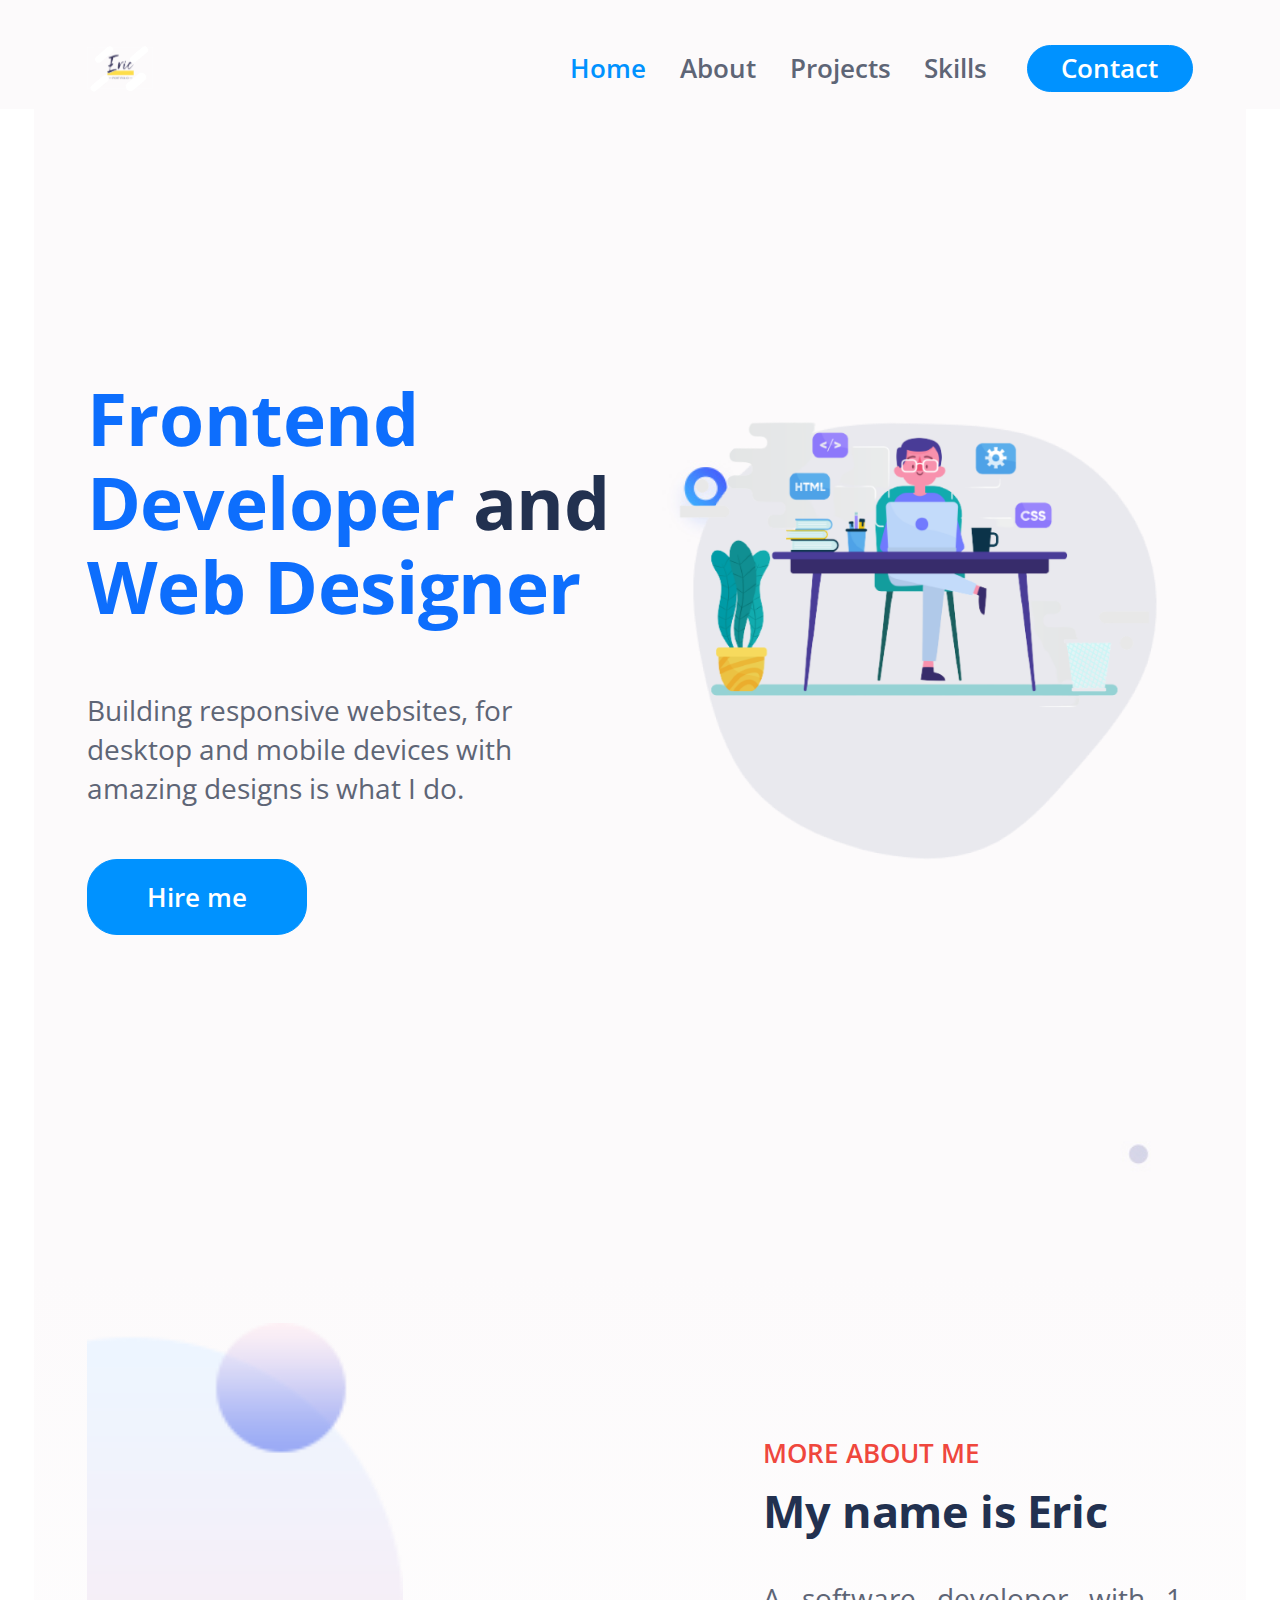
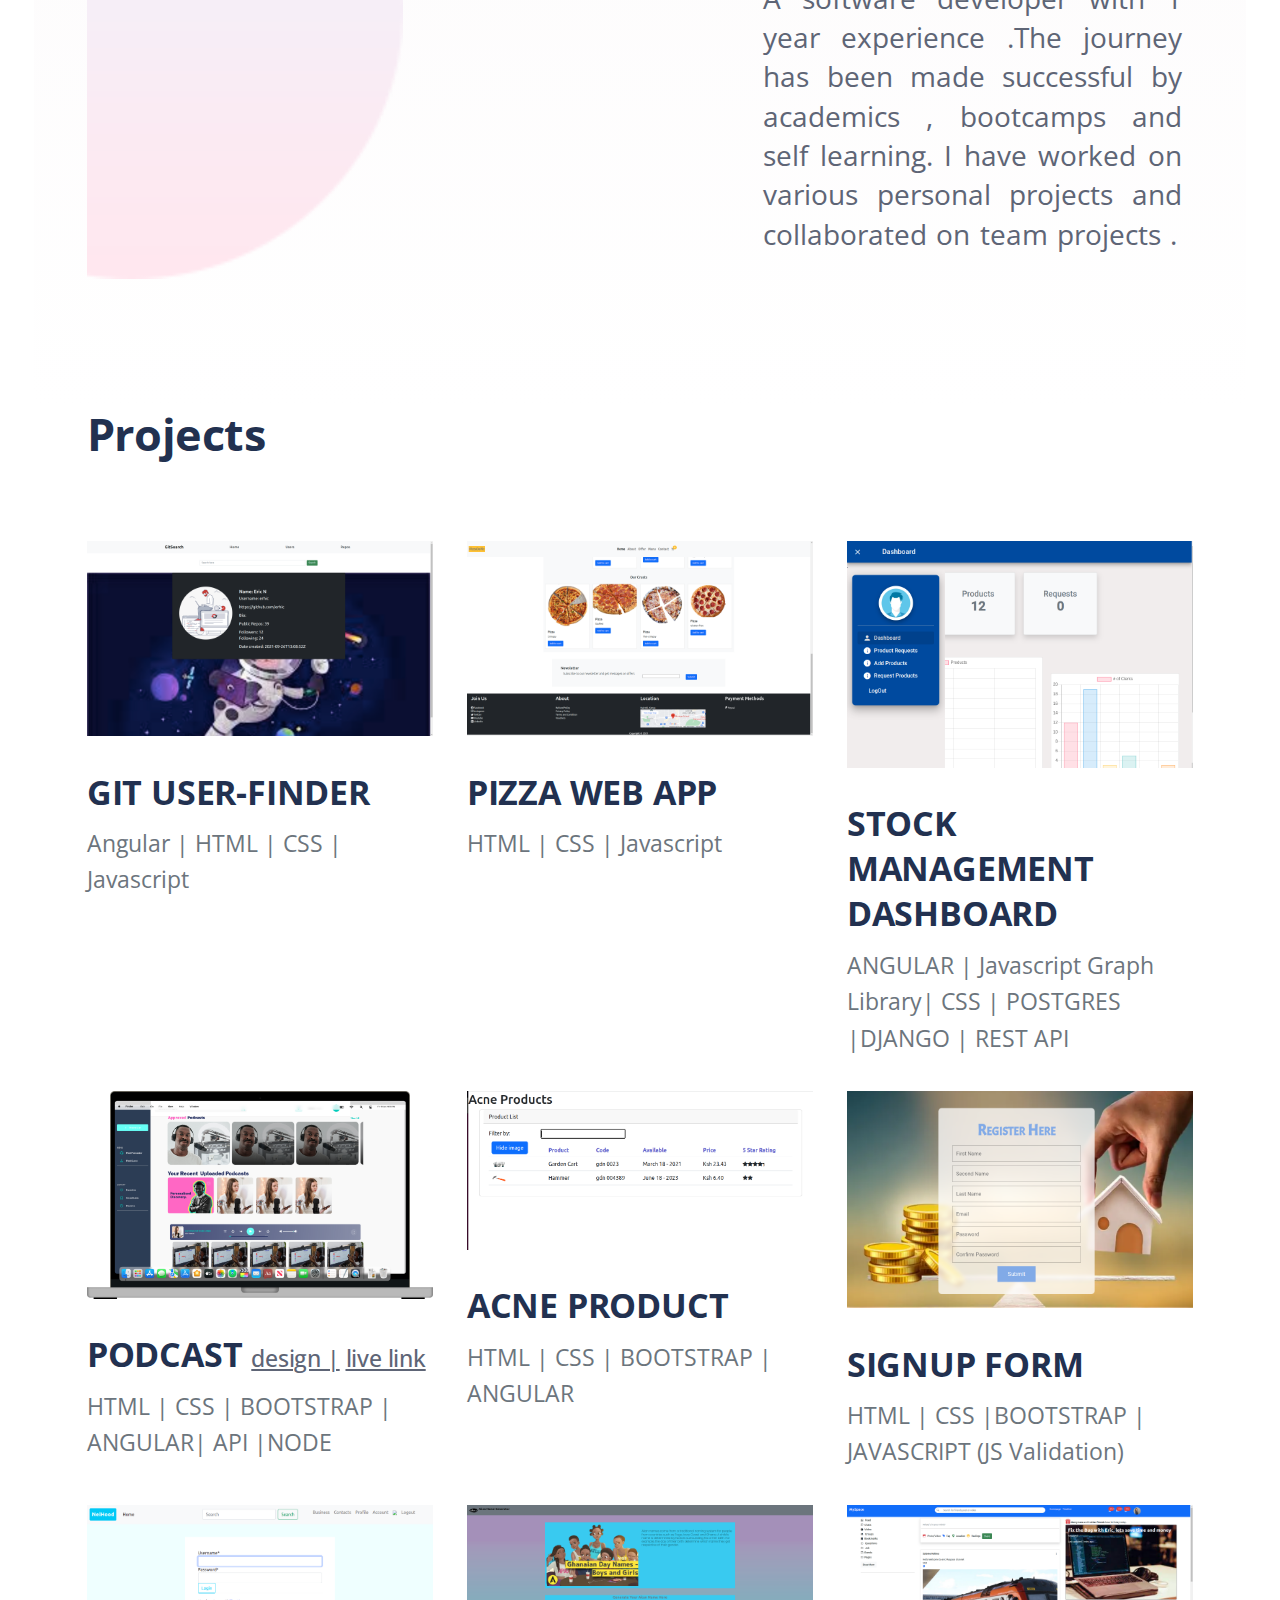
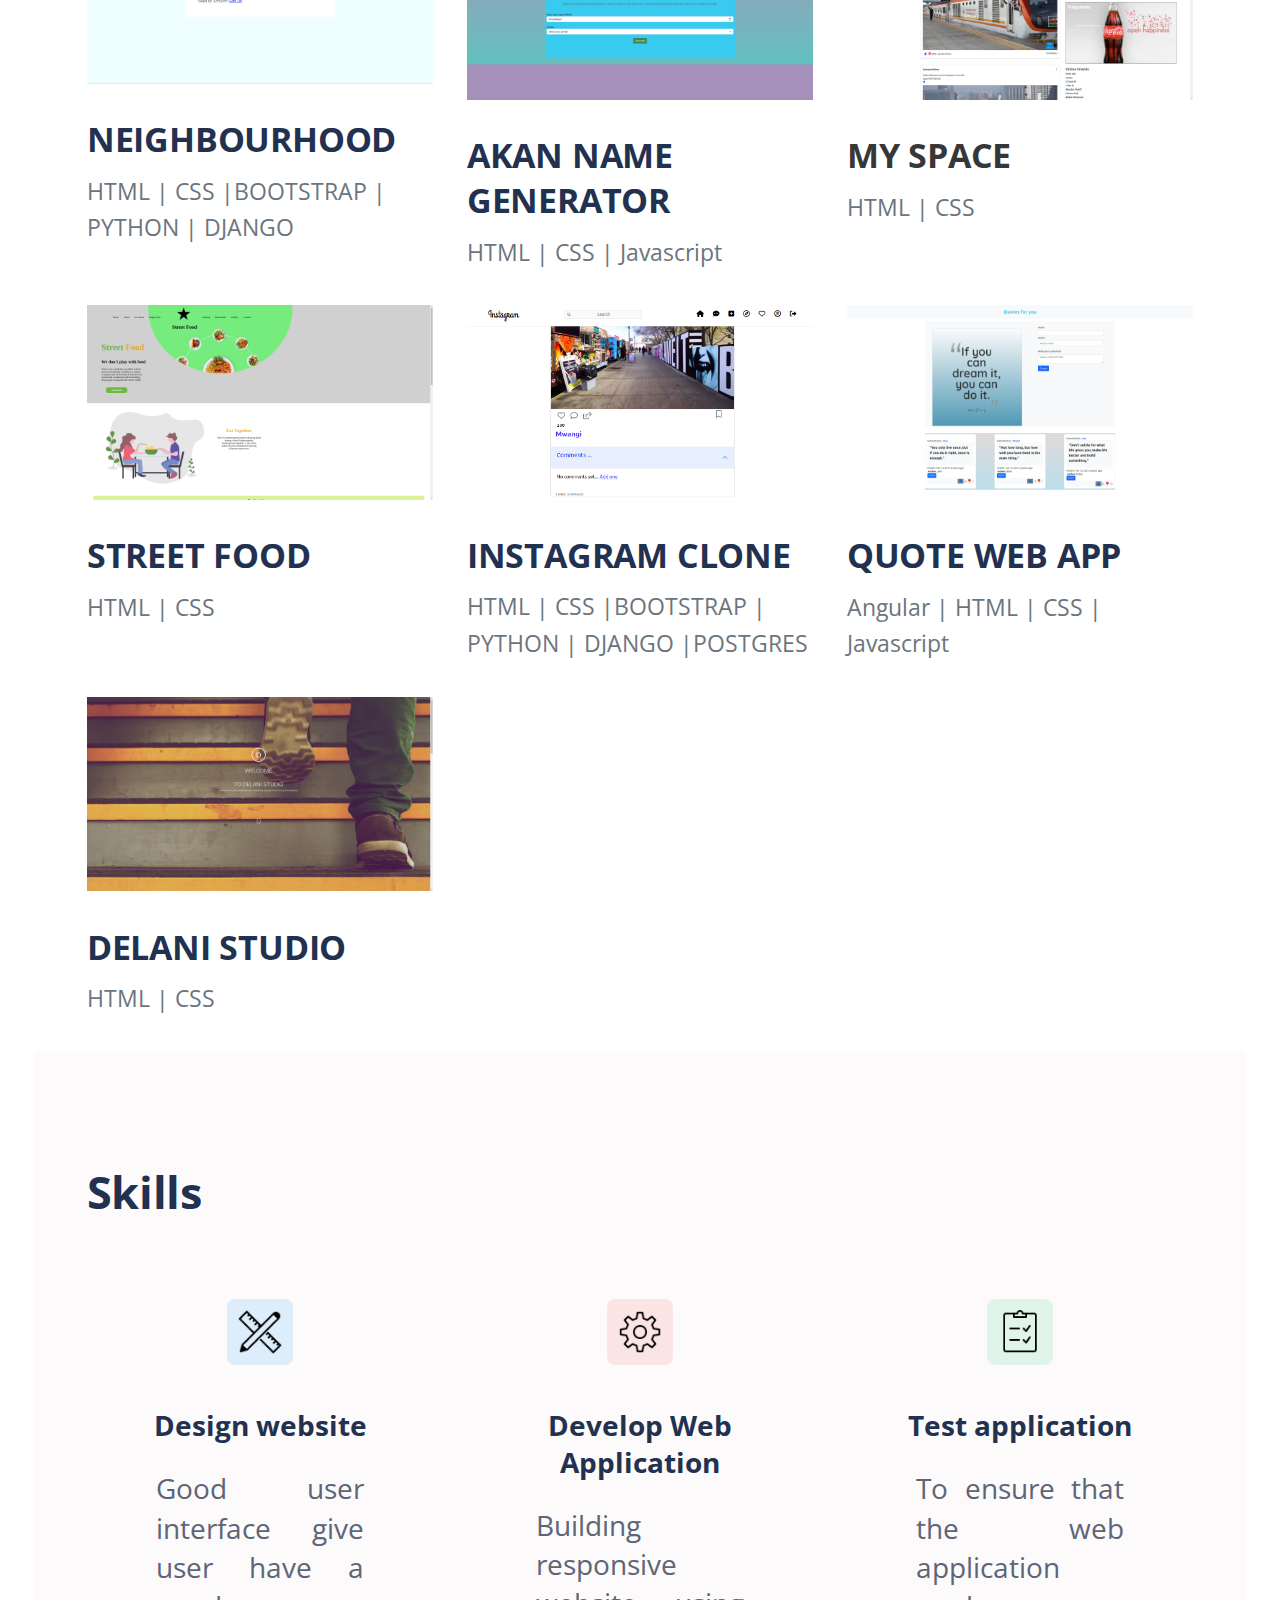
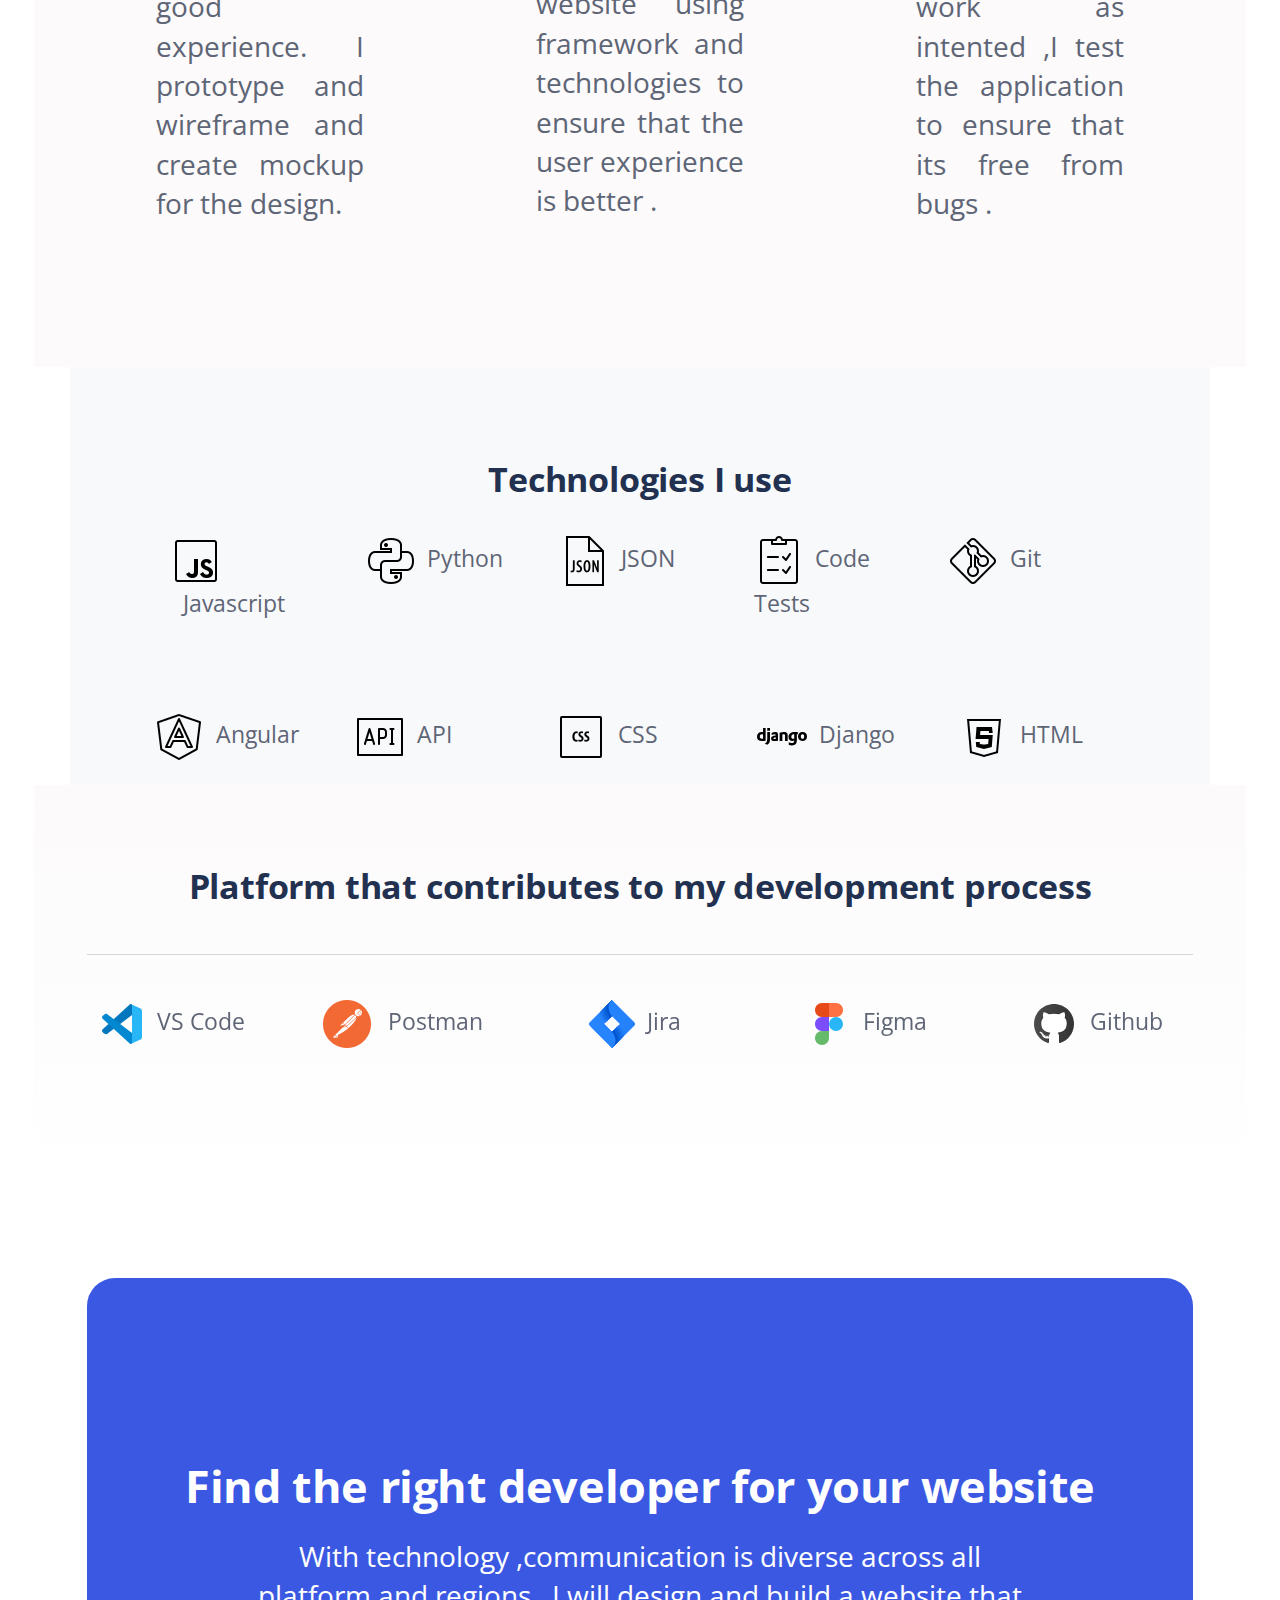
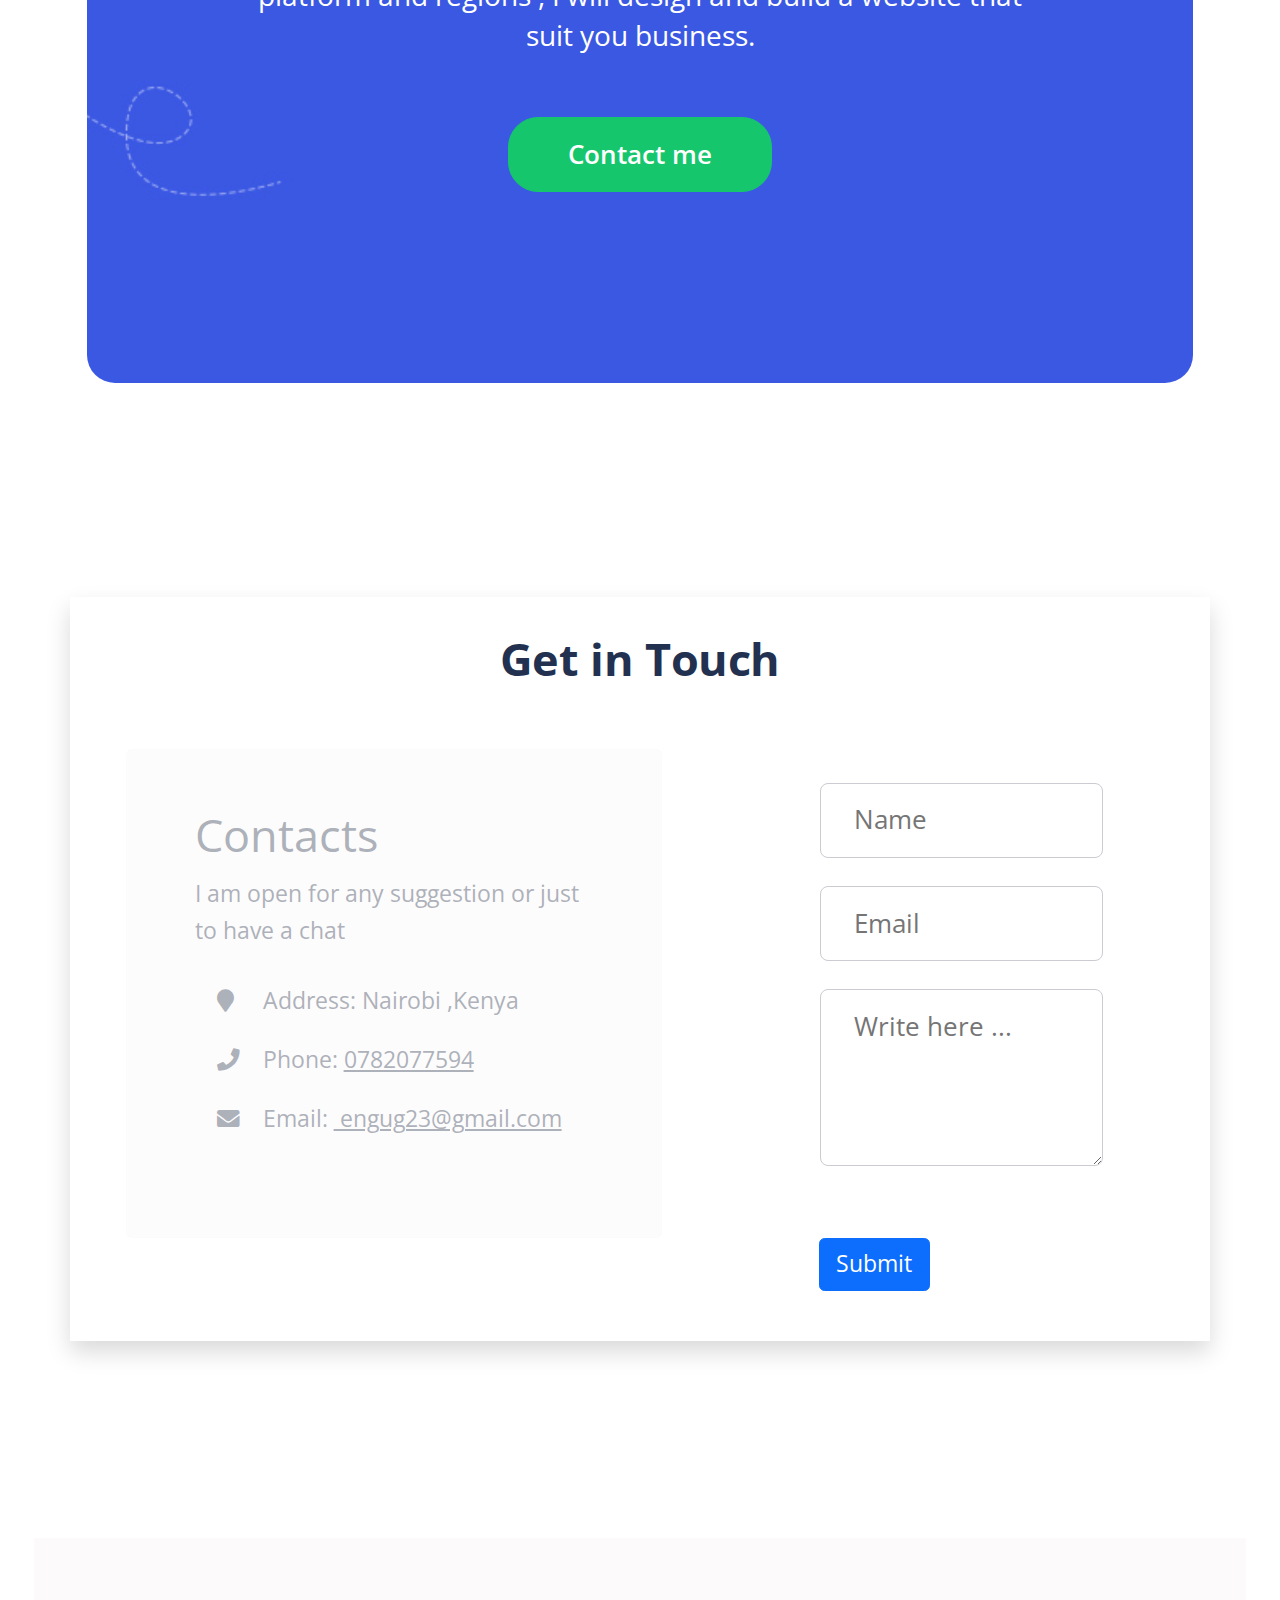
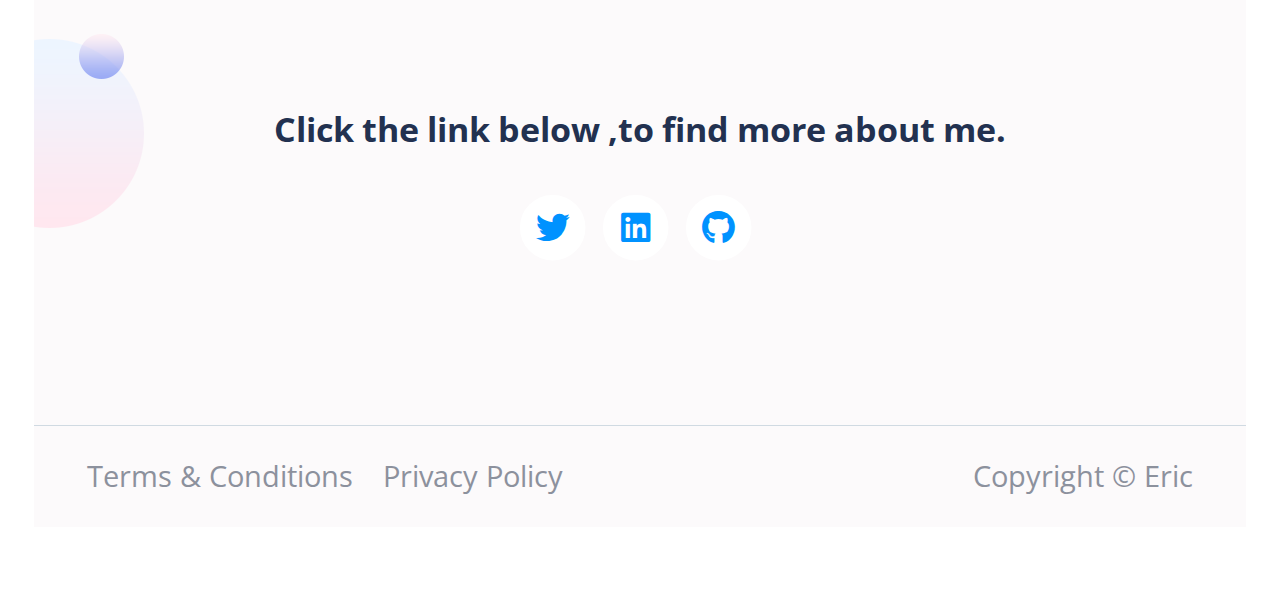
==== commit 17b2b5cb: "updated about content" ====
--- a/index.html
+++ b/index.html
@@ -127,9 +127,8 @@
                         <h2>My name is Eric</h2>
                         <p class="col col-sm " style="text-align: justify;"> A software
                             developer with 1 year experience .The
-                            journey has been made successful by my academics , bootcamps and more the most part of it is
-                            self
-                            learning. I have worked on various personal projects and team projects.
+                            journey has been made successful by academics , bootcamps and self
+                            learning. I have worked on various personal projects and collaborated on team projects .
 
                         </p>
 
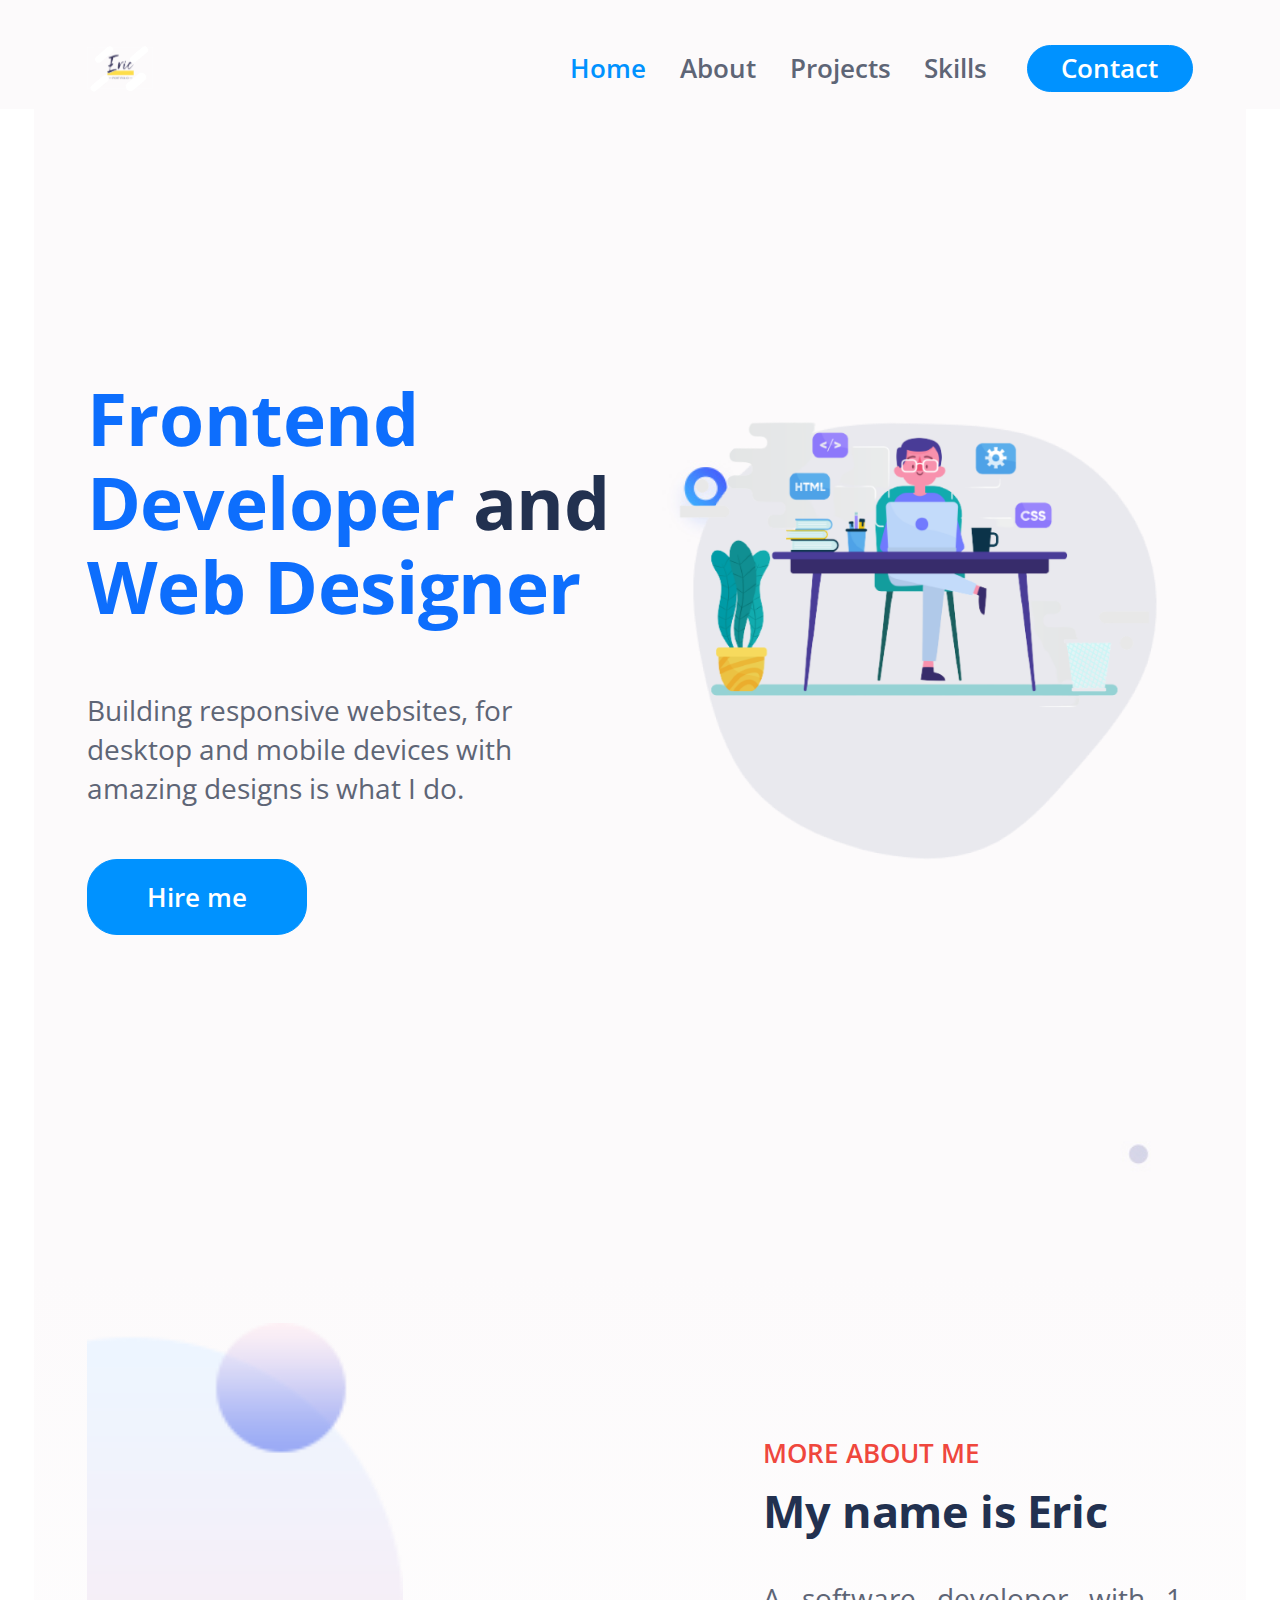
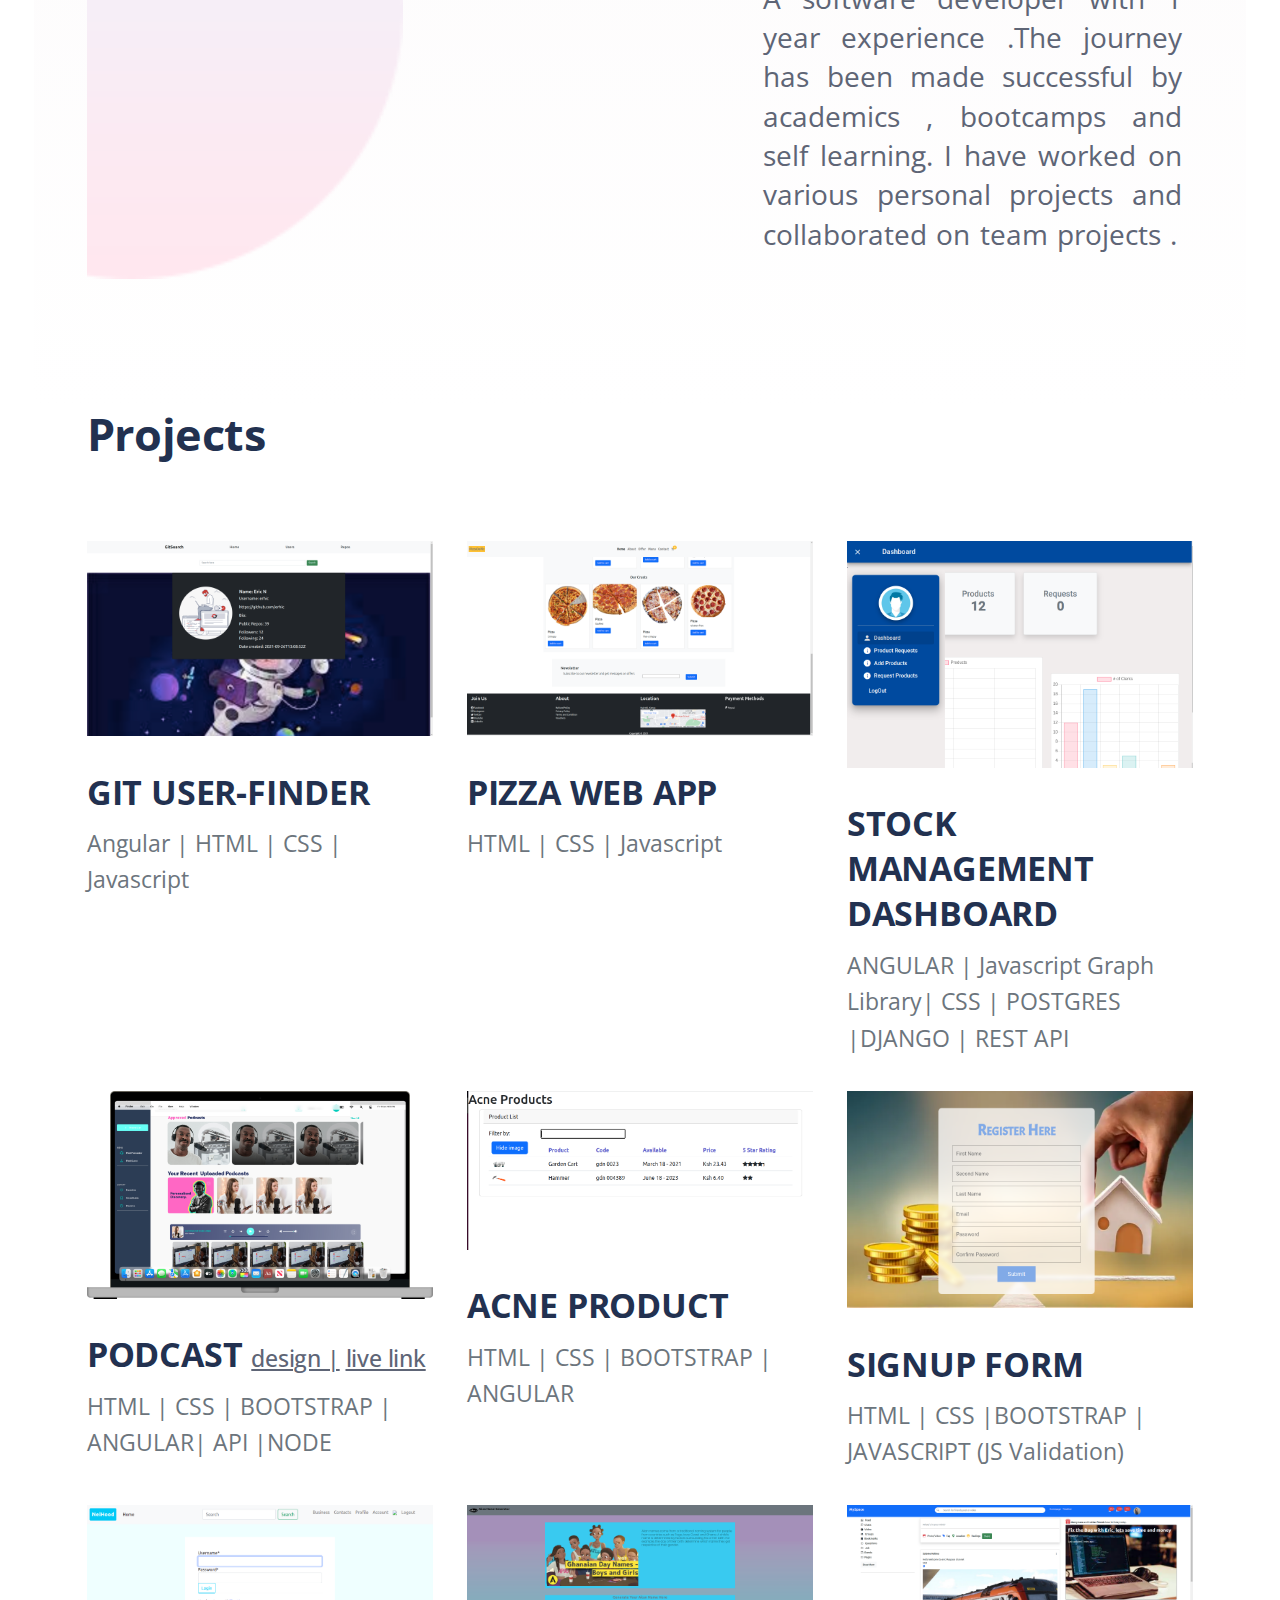
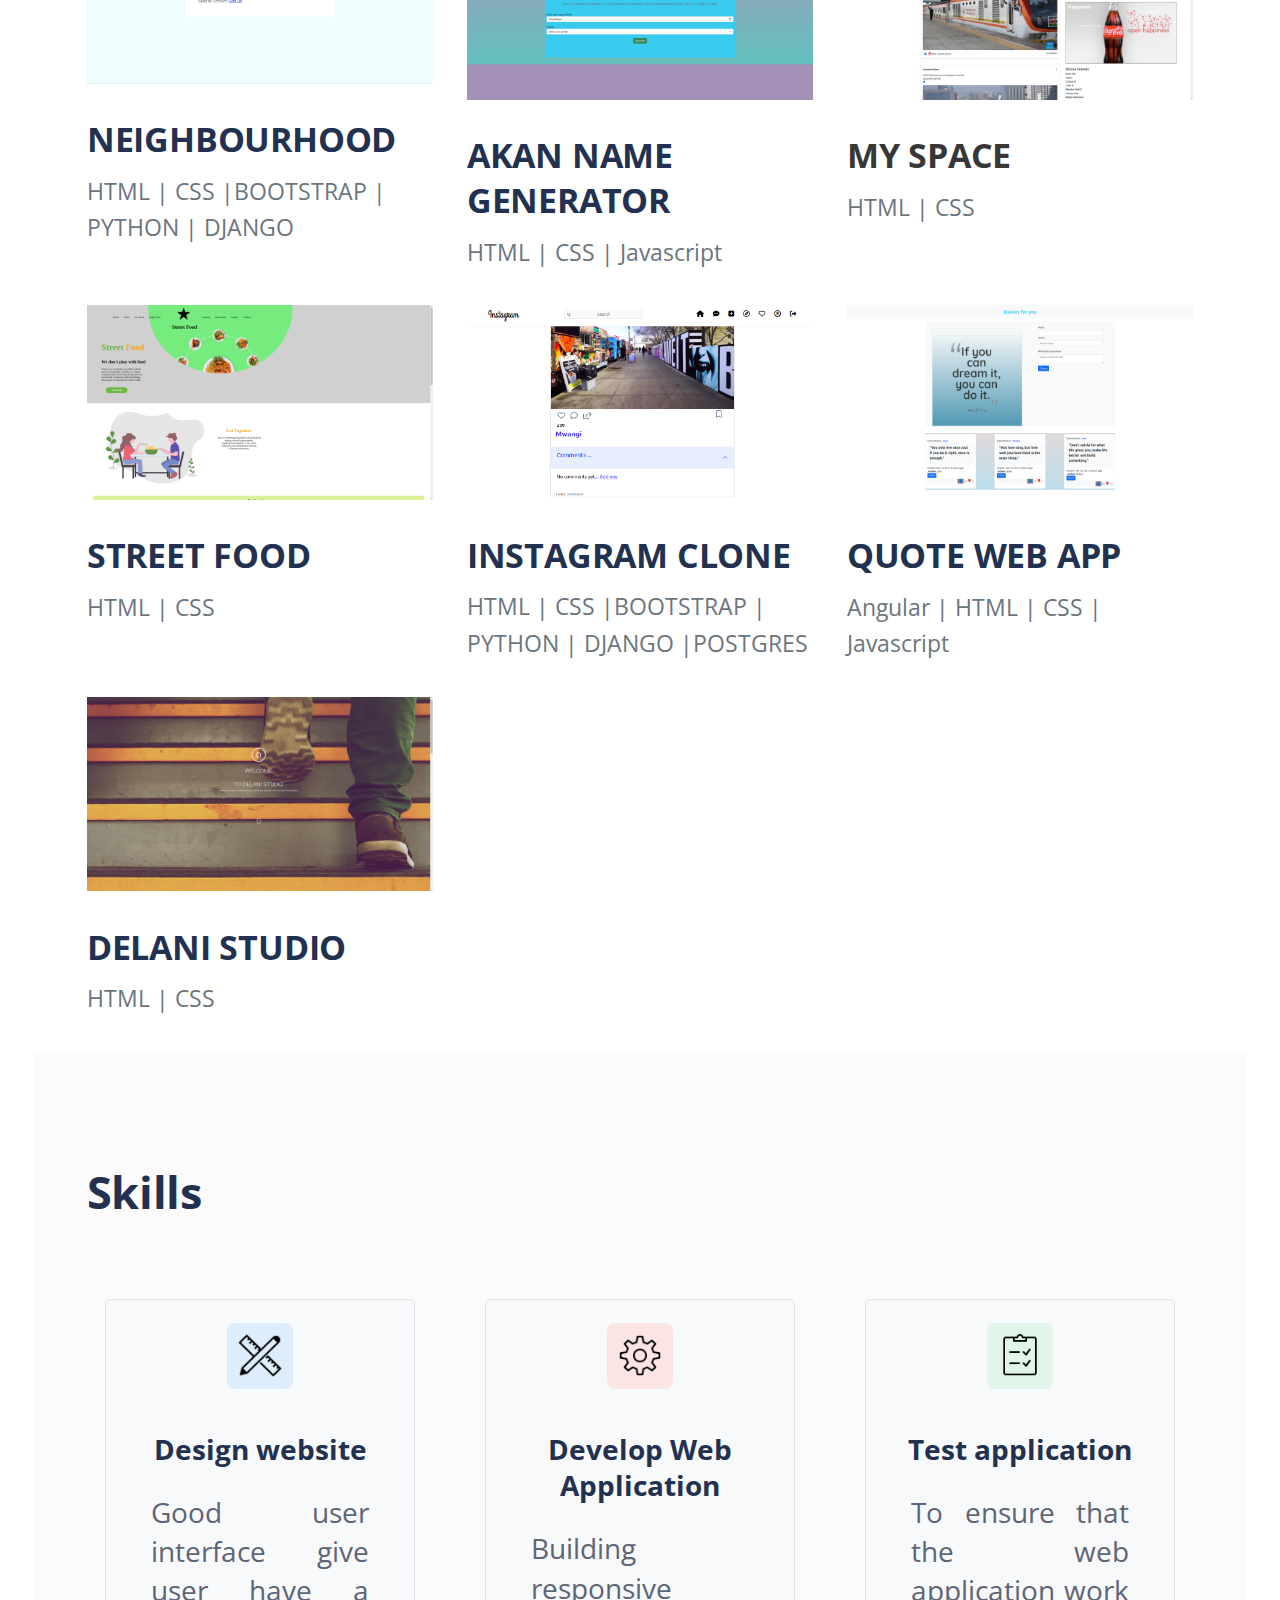
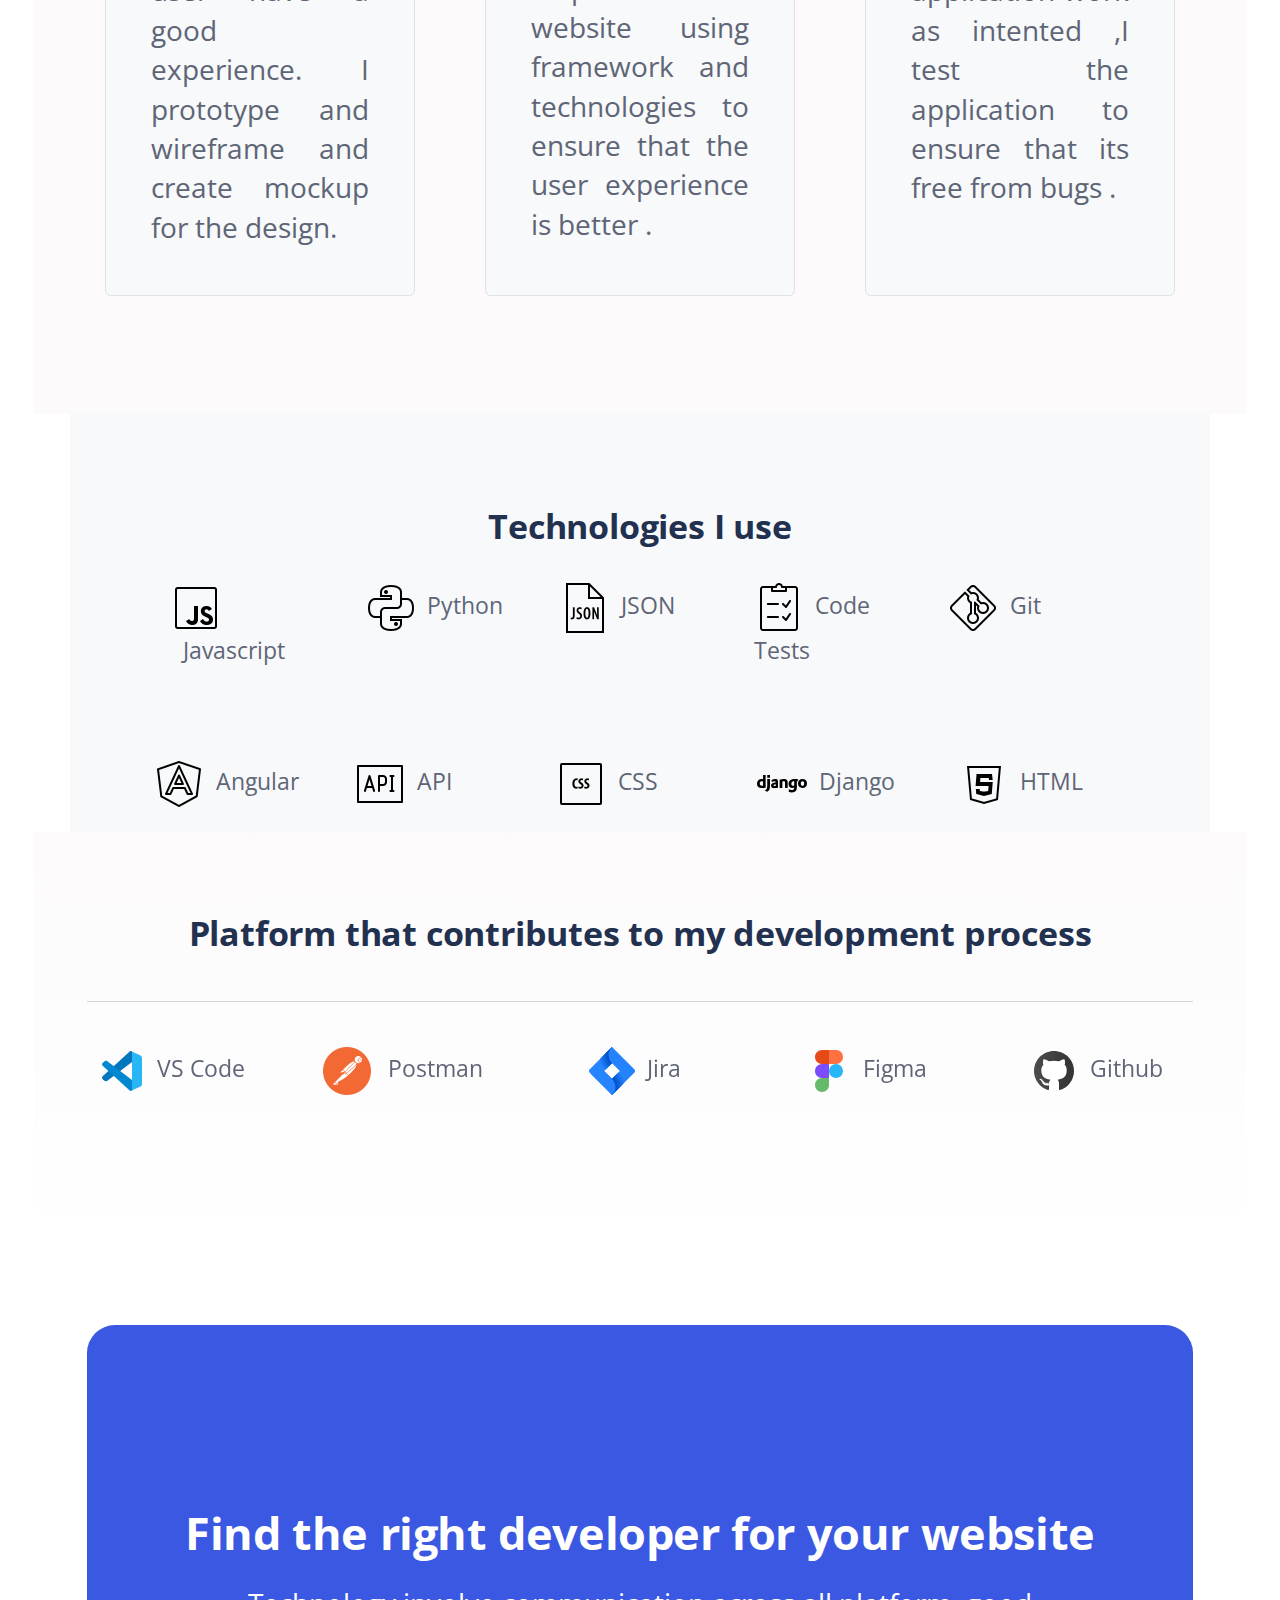
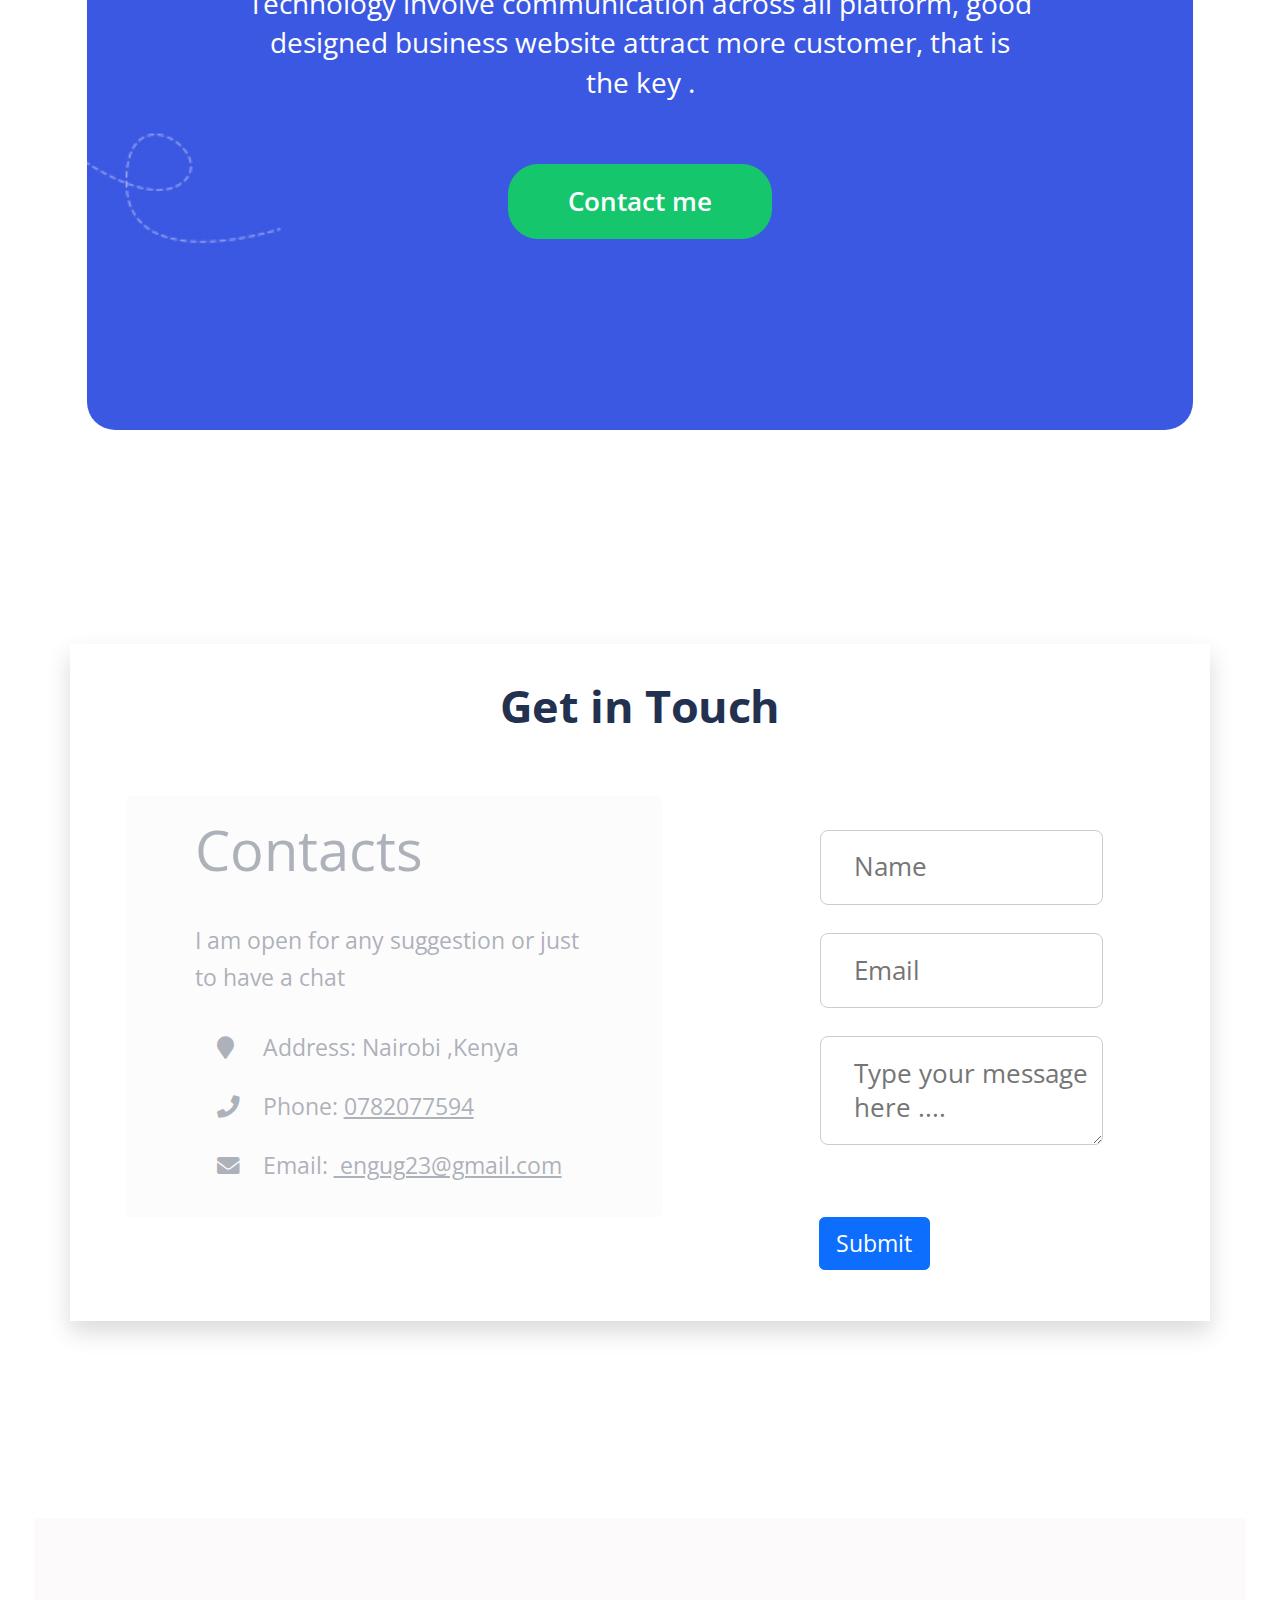
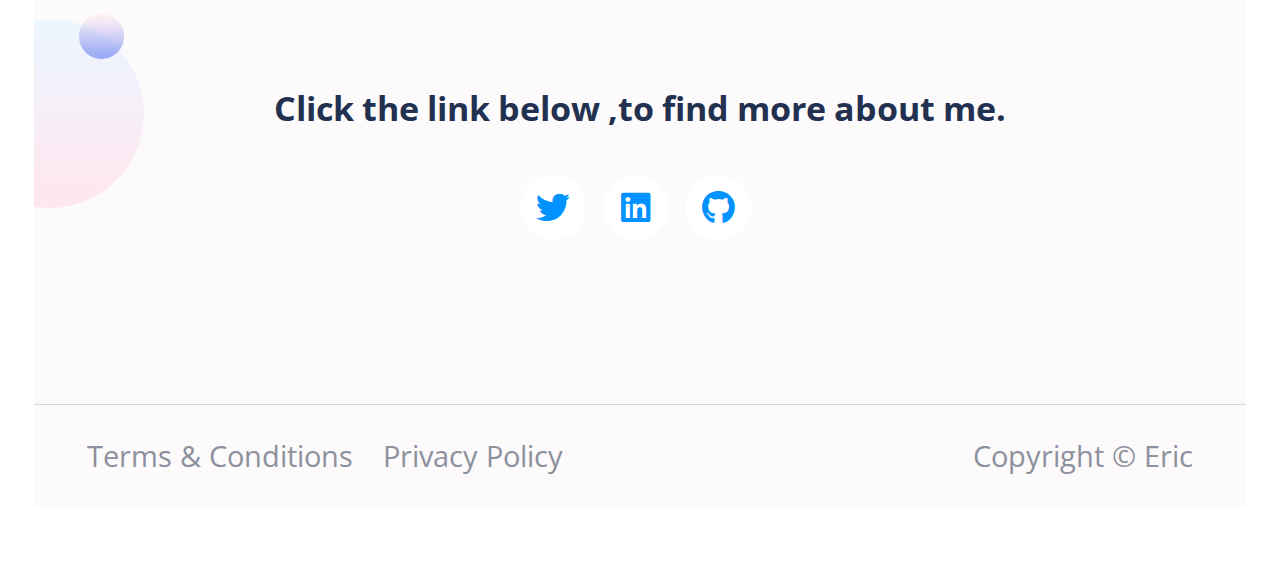
==== commit 58d86d03: "updated skill cards border" ====
--- a/index.html
+++ b/index.html
@@ -372,12 +372,12 @@
                 <!-- <div class="col-lg-12 mx-auto"> -->
 
                 <!-- Card -->
-                <div class="card col-md-3  col-sm mx-auto ">
+                <div class="card bg-light border border-dark-subtle col-md-3  py-3 hover-effect px-2 col-sm mx-auto ">
                     <div class="card-icon hover-effect  mx-auto">
                         <p class=""><img class="img-fluid p-2 col-sm " src="images/icons8-design-50.png"
                                 alt="alternative"></p>
                     </div>
-                    <div class="card-body hover-effect ">
+                    <div class="card-body hover-effect   ">
                         <h5 class="card-title hover-effect">Design website</h5>
                         <p class="px-4" style="text-align: justify">Good user interface give user have a good
                             experience. I
@@ -388,7 +388,7 @@
                 <!-- end of card -->
 
                 <!-- Card -->
-                <div class="card col-md-3 mx-auto">
+                <div class="card bg-light border border-dark-subtle col-md-3  py-3 hover-effect px-2 col-sm mx-auto">
                     <div class="card-icon hover-effect red p-2 mx-auto">
                         <p><img class="img-fluid" src="images/icons8-settings-50.png" alt="alternative"></p>
                     </div>
@@ -405,7 +405,7 @@
                 <!-- end of card -->
 
                 <!-- Card -->
-                <div class="card col-md-3 mx-auto">
+                <div class="card bg-light border border-dark-subtle col-md-3  py-3 hover-effect px-2 col-sm mx-auto">
                     <div class="card-icon hover-effect green p-2 mx-auto">
                         <p><img class="img-fluid" src="images/icons8-test-50.png" alt="alternative"></p>
                     </div>
@@ -601,8 +601,8 @@
                 <div class="col-lg-12">
                     <div class="text-container">
                         <h2>Find the right developer for your website</h2>
-                        <p class="p-large">With technology ,communication is diverse across all platform and regions , I
-                            will design and build a website that suit you business.</p>
+                        <p class="p-large">Technology involve communication across all platform,
+                            good designed business website attract more customer, that is the key . </p>
                         <a class="btn-solid-lg" href="#contact">Contact me</a>
                     </div> <!-- end of text-container -->
                 </div> <!-- end of col -->
@@ -617,8 +617,8 @@
         <div class="container shadow ">
             <h2 class="text-center pt-4">Get in Touch </h2>
             <div class="row px-4 py-3">
-                <div class="col-lg-6 mx-auto bg-gray hover-effect  card  border border-light rounded-5  opacity-50 p-5">
-                    <p class="fs-2">Contacts</p>
+                <div class="col-lg-6 mx-auto bg-gray  card  border border-light rounded-5  opacity-50 px-5">
+                    <p class="fs-1 py-4 ">Contacts</p>
                     <p class="mb-4">I am open for any suggestion or just to have a chat</p>
                     <div class="dbox  d-flex align-items-start">
                         <div class="text  ">
@@ -659,8 +659,8 @@
                             <input type="email" class="form-control-input" placeholder="Email" required>
                         </div>
                         <div class="form-group">
-                            <textarea class="form-control-input" placeholder="Write here ..." name="enquiry" id=""
-                                cols="20" rows="4"></textarea>
+                            <textarea class="form-control-input" placeholder="Type your message here ...."
+                                name="enquiry" id="" cols="20" rows="2"></textarea>
                         </div>
 
                 </div>
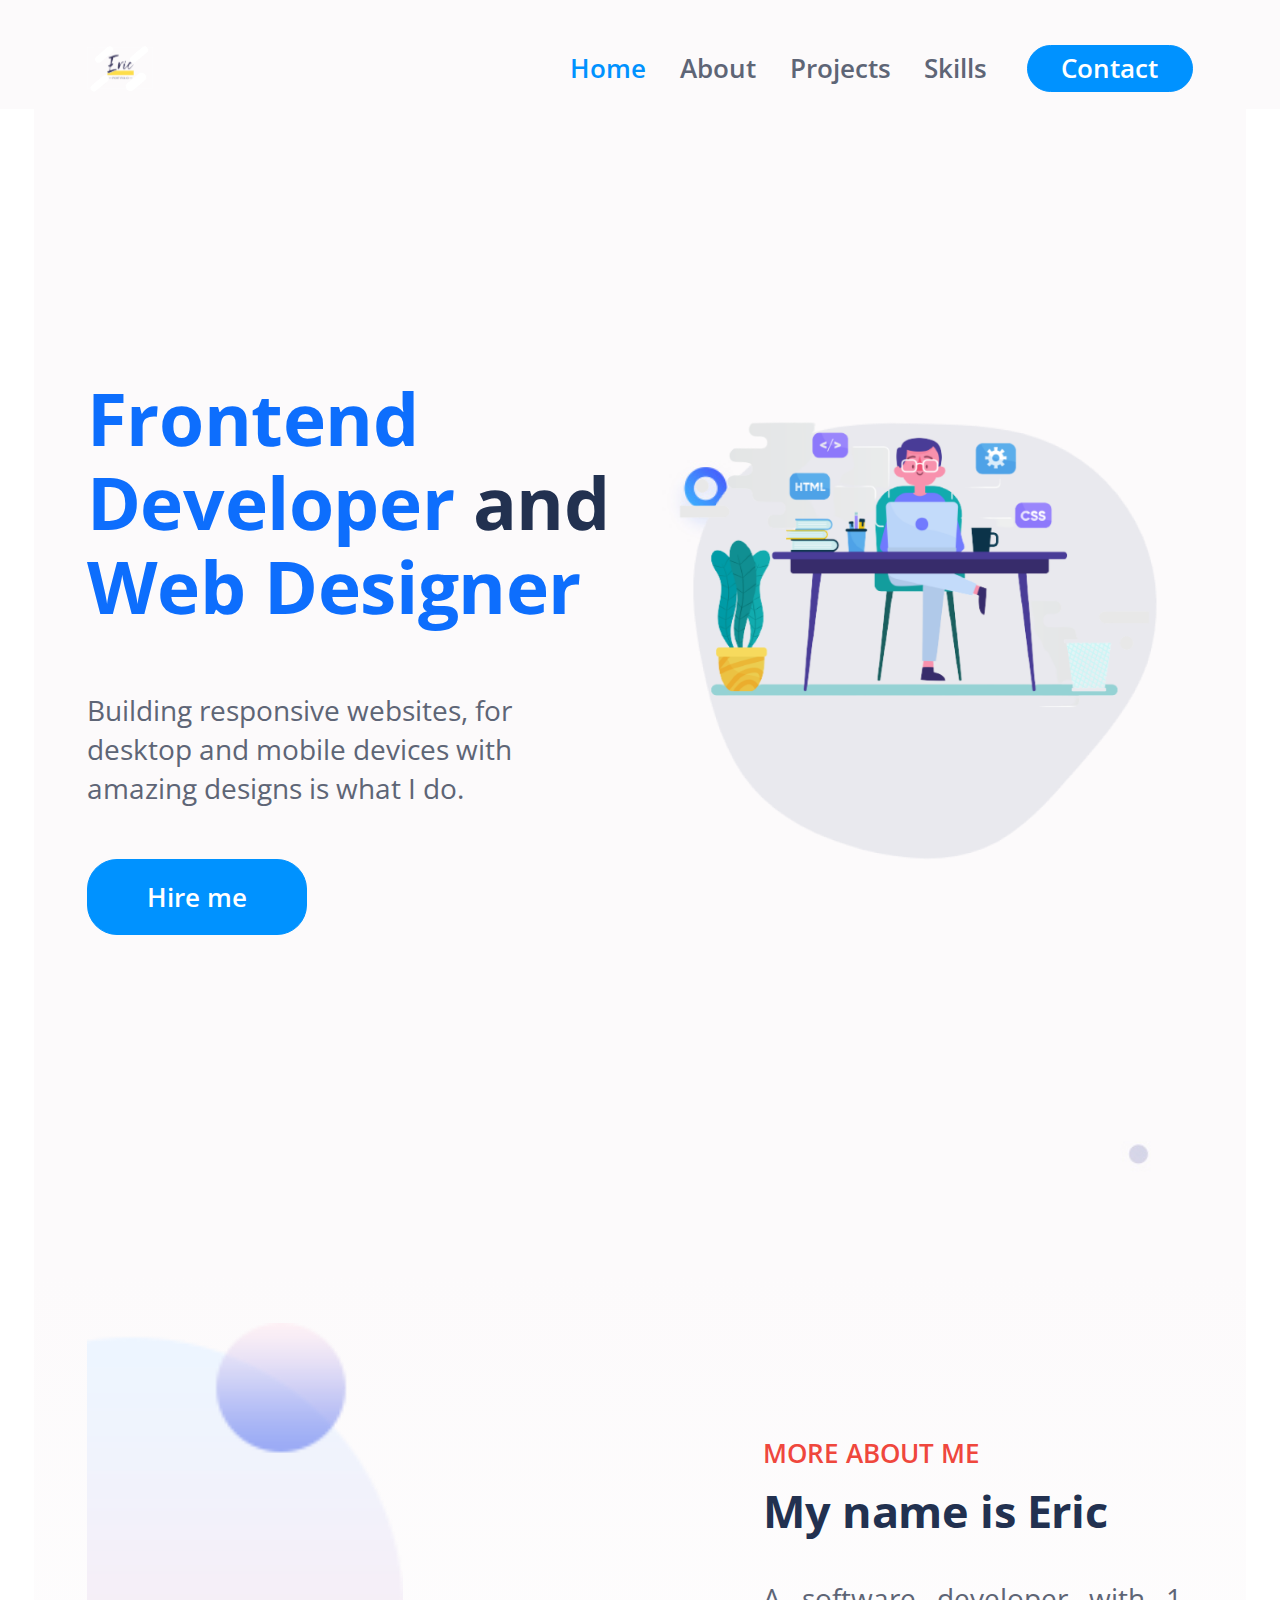
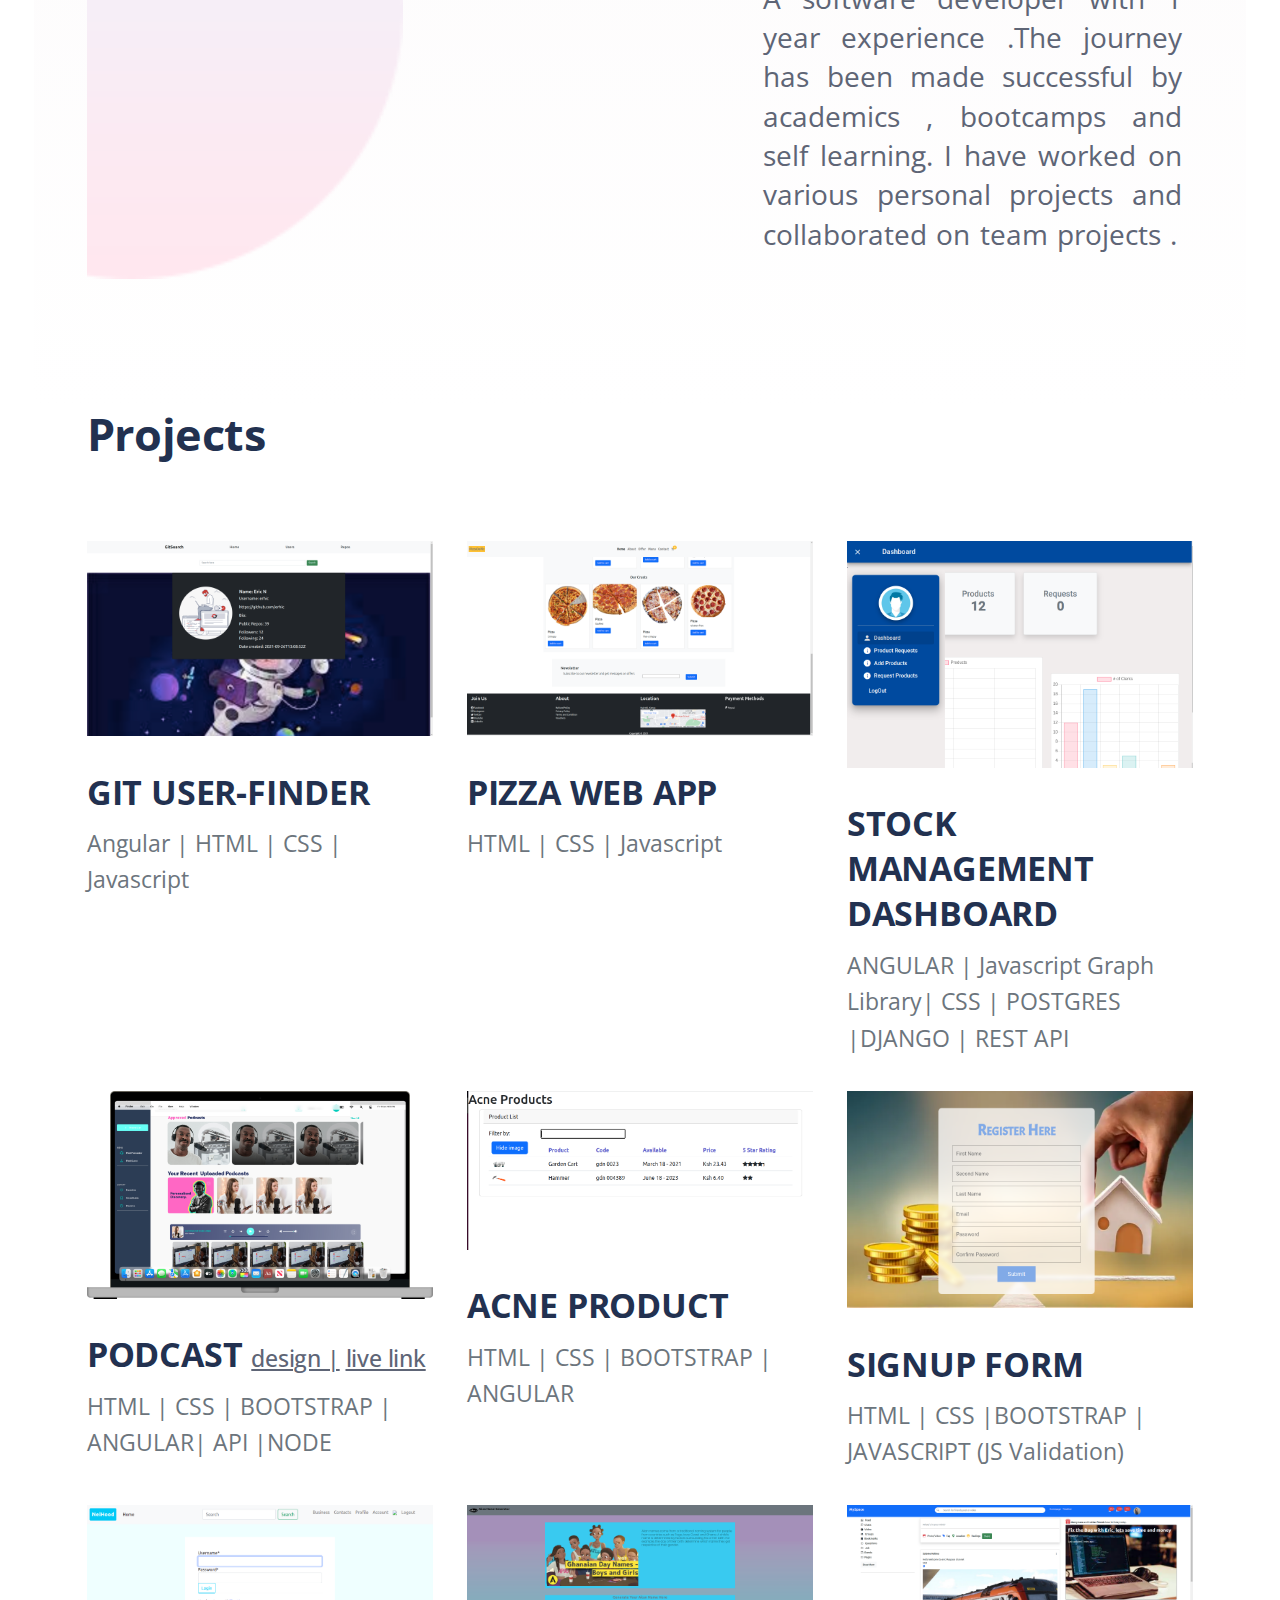
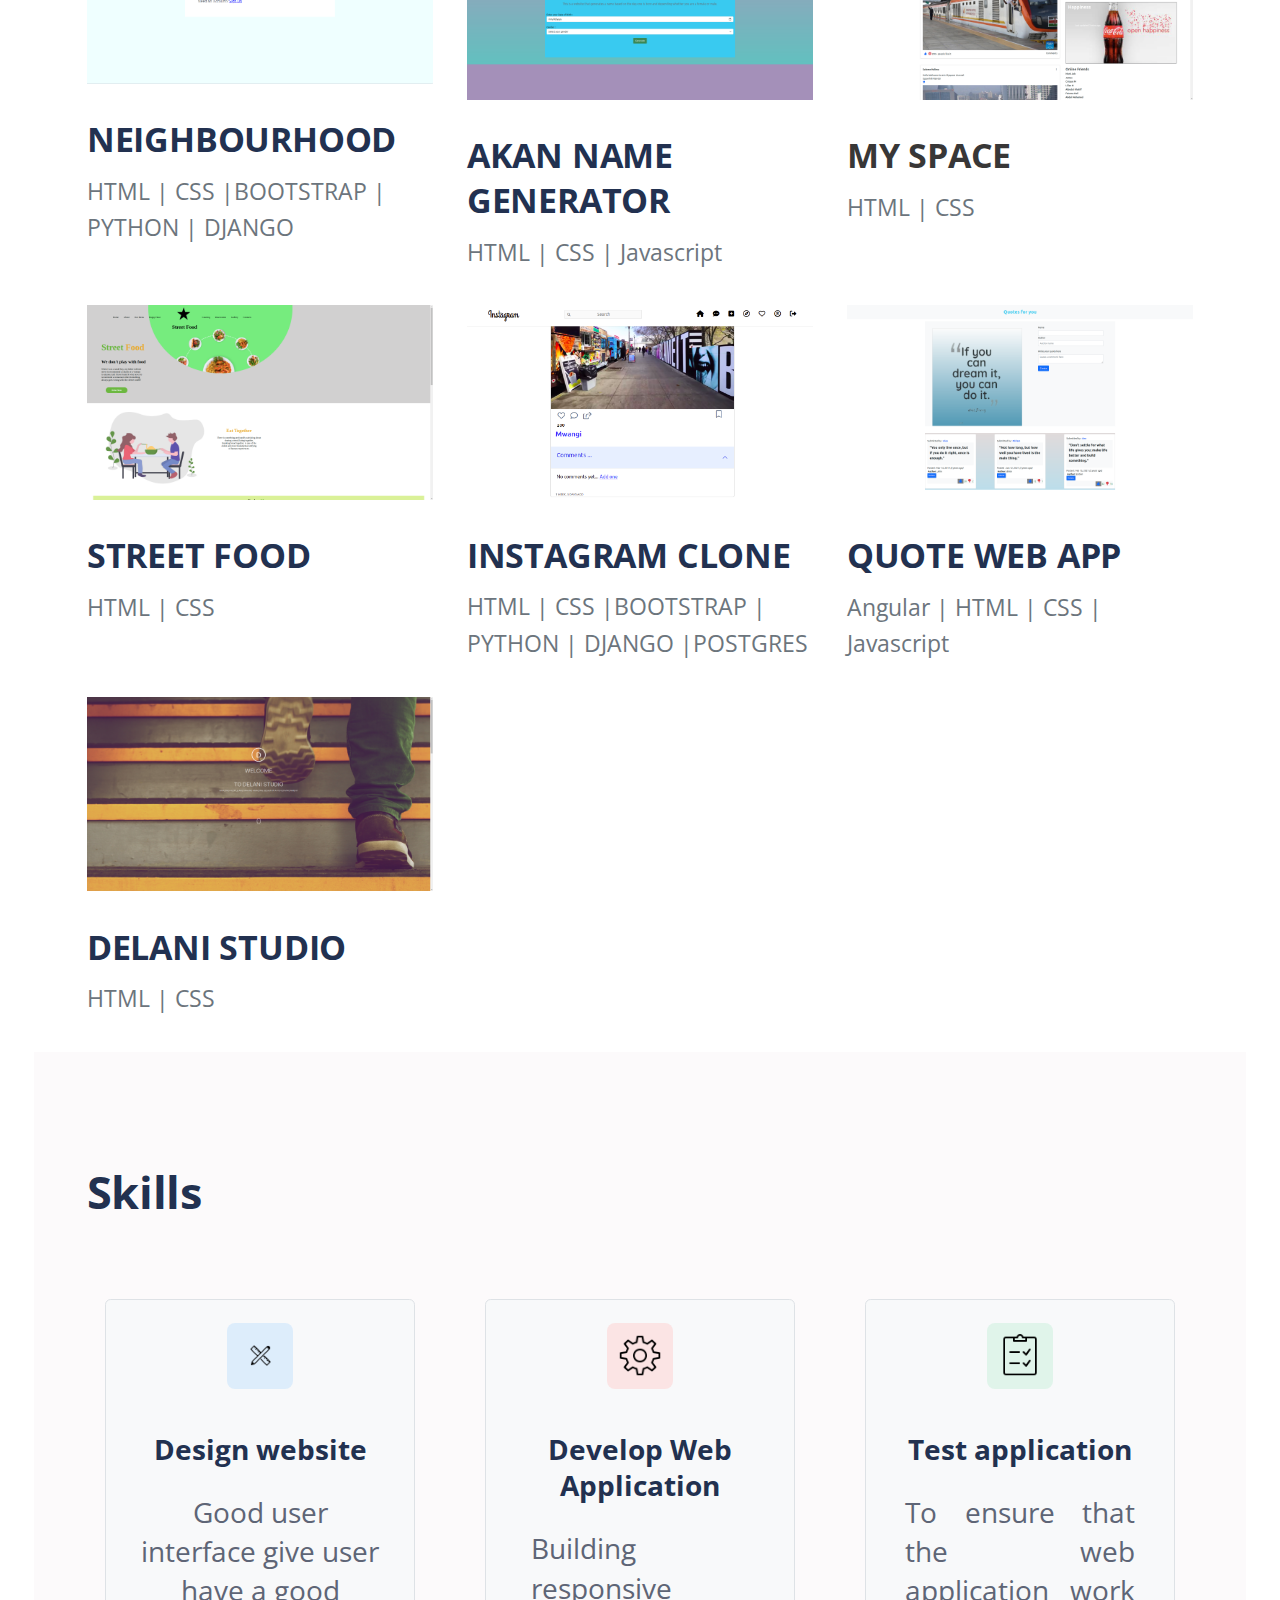
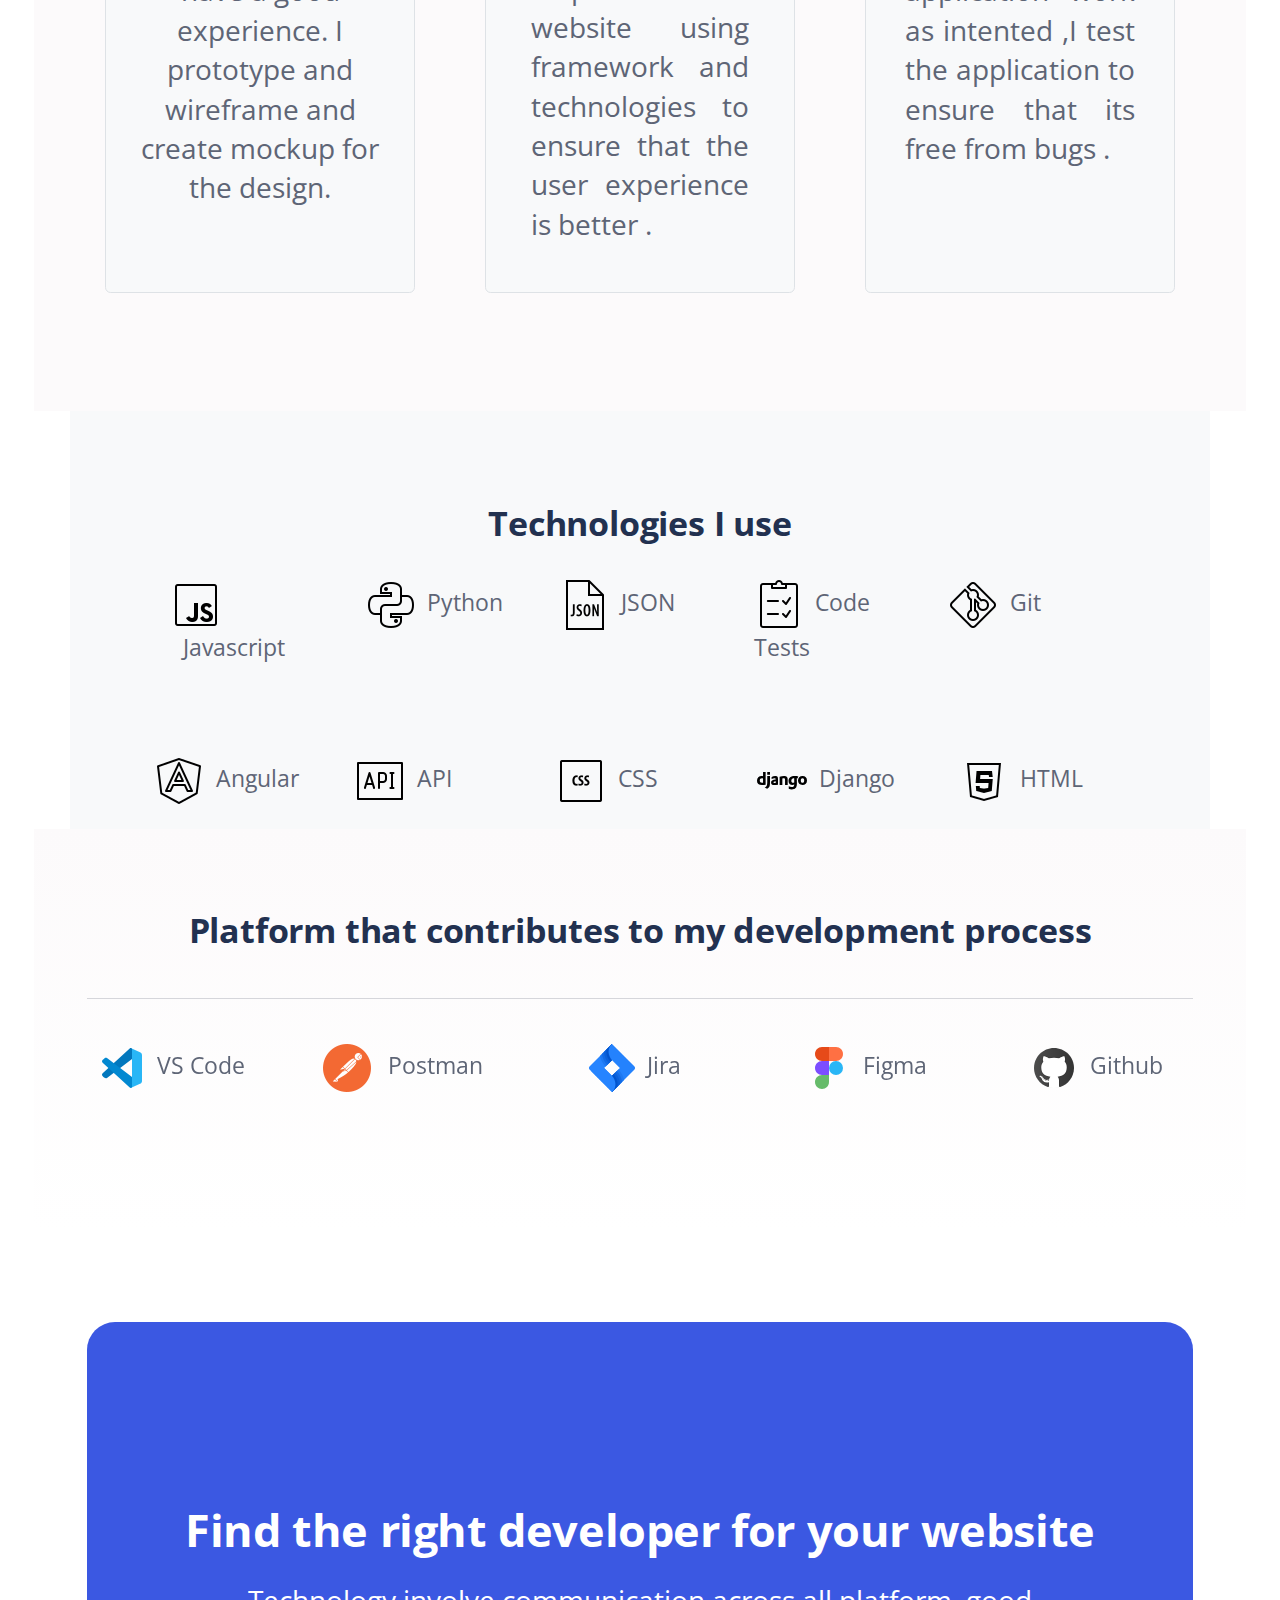
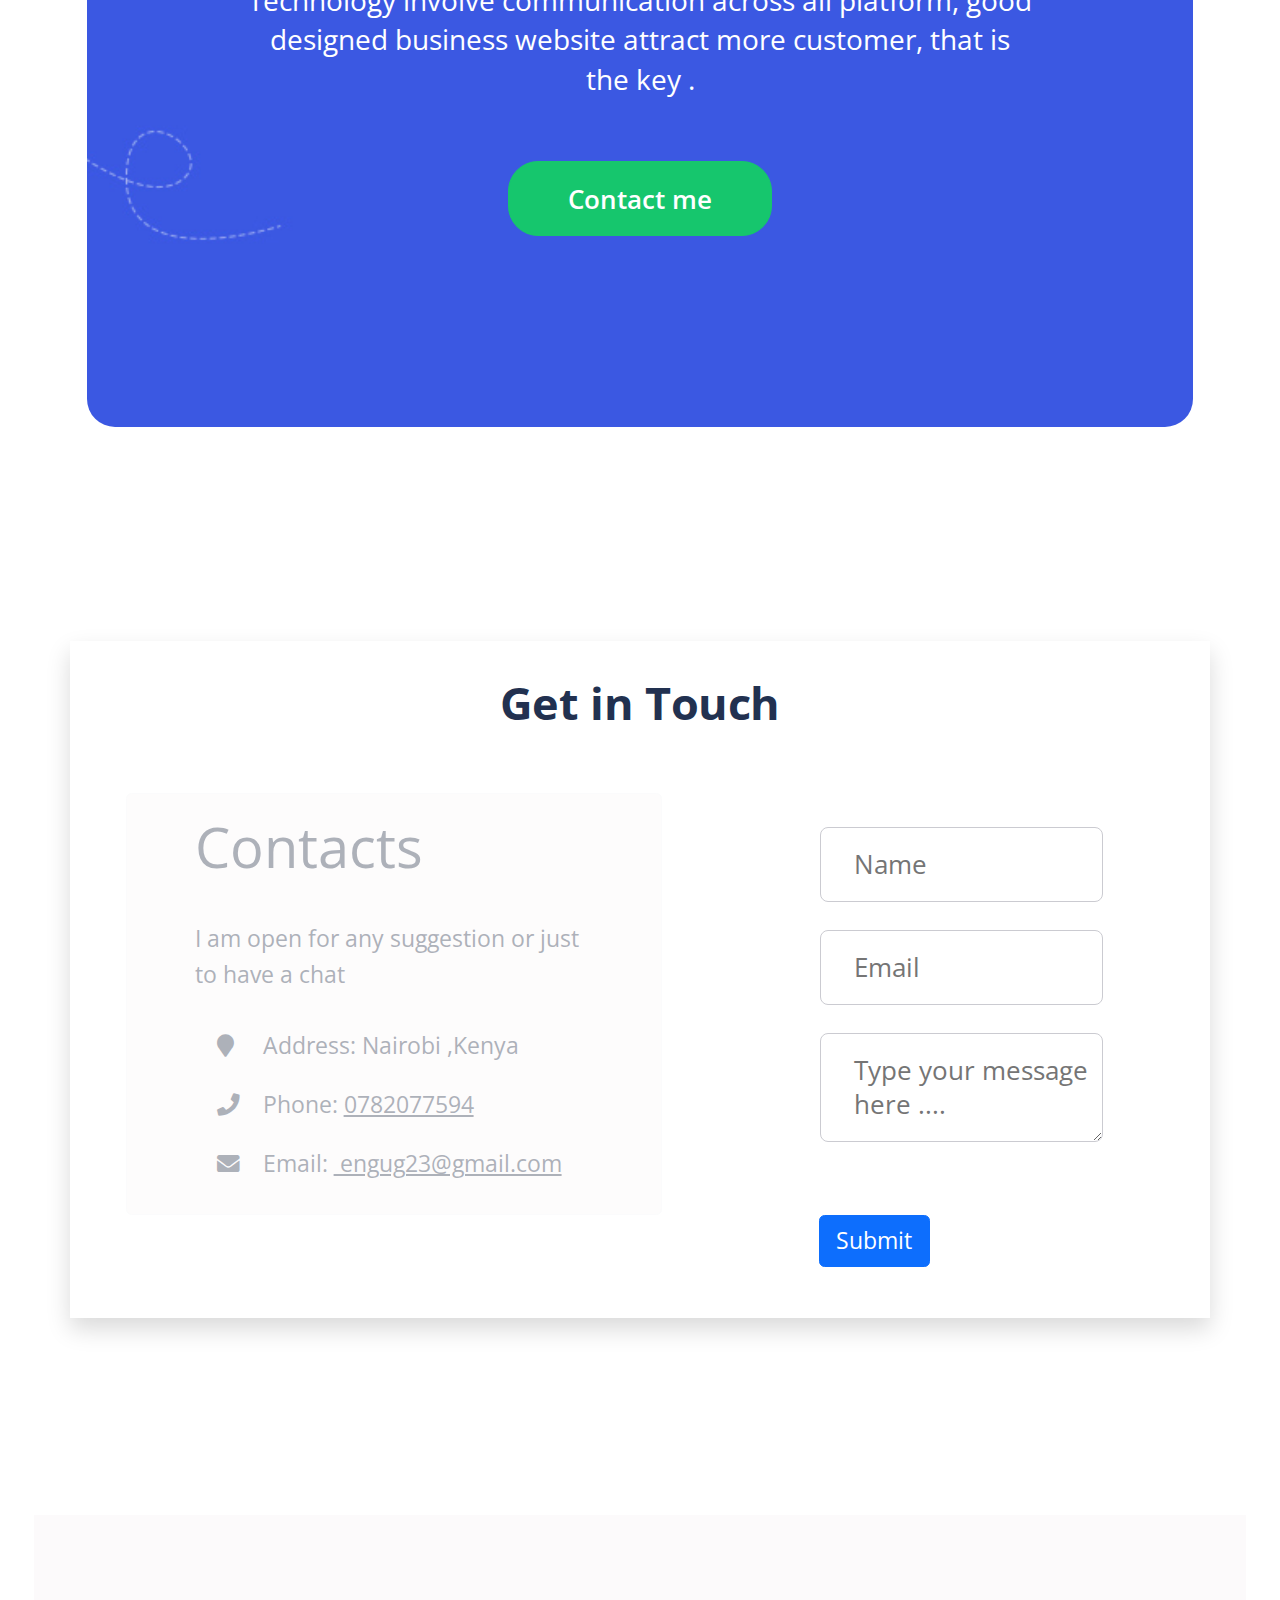
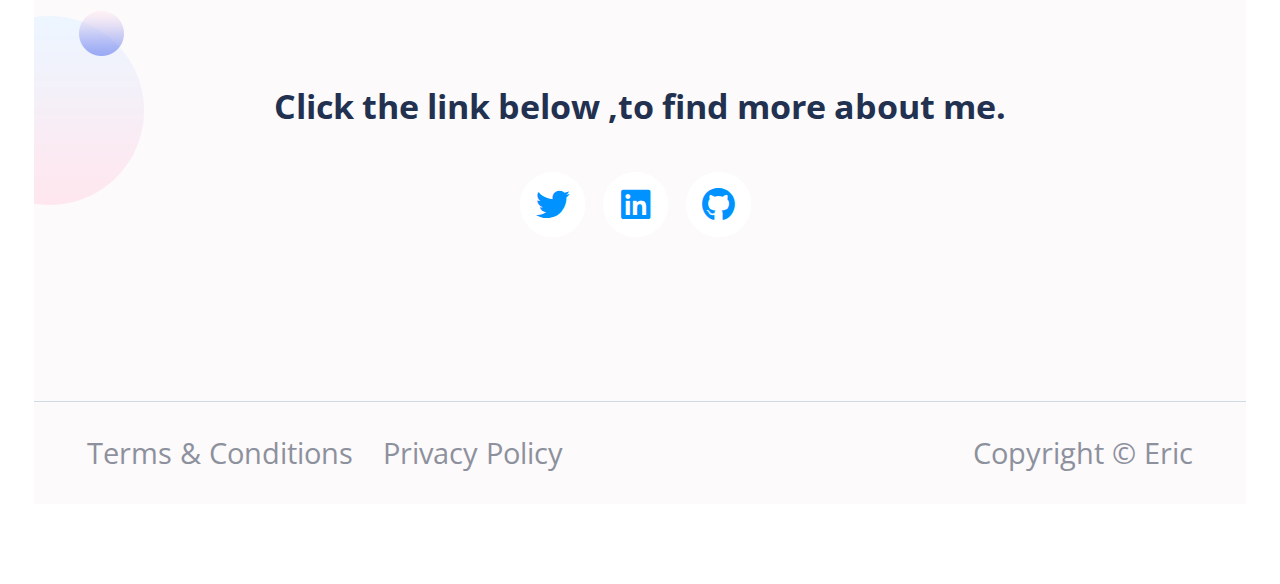
==== commit 2c476715: "updated cards margin" ====
--- a/index.html
+++ b/index.html
@@ -372,14 +372,14 @@
                 <!-- <div class="col-lg-12 mx-auto"> -->
 
                 <!-- Card -->
-                <div class="card bg-light border border-dark-subtle col-md-3  py-3 hover-effect px-2 col-sm mx-auto ">
+                <div class="card bg-light border border-dark-subtle col-md-3  py-3 hover-effect px-1 col-sm mx-auto ">
                     <div class="card-icon hover-effect  mx-auto">
-                        <p class=""><img class="img-fluid p-2 col-sm " src="images/icons8-design-50.png"
+                        <p class=""><img class="img-fluid p-3 col-sm " src="images/icons8-design-50.png"
                                 alt="alternative"></p>
                     </div>
                     <div class="card-body hover-effect   ">
                         <h5 class="card-title hover-effect">Design website</h5>
-                        <p class="px-4" style="text-align: justify">Good user interface give user have a good
+                        <p class="px-3">Good user interface give user have a good
                             experience. I
                             prototype and wireframe and create mockup for the design. </p>
                         <!-- <a class="read-more no-line" href="design.html"> <span class="fas -long-arrow-alt-right"></span></a> -->
@@ -405,7 +405,7 @@
                 <!-- end of card -->
 
                 <!-- Card -->
-                <div class="card bg-light border border-dark-subtle col-md-3  py-3 hover-effect px-2 col-sm mx-auto">
+                <div class="card bg-light border border-dark-subtle col-md-3 py-3 hover-effect px-1 col-sm mx-auto">
                     <div class="card-icon hover-effect green p-2 mx-auto">
                         <p><img class="img-fluid" src="images/icons8-test-50.png" alt="alternative"></p>
                     </div>
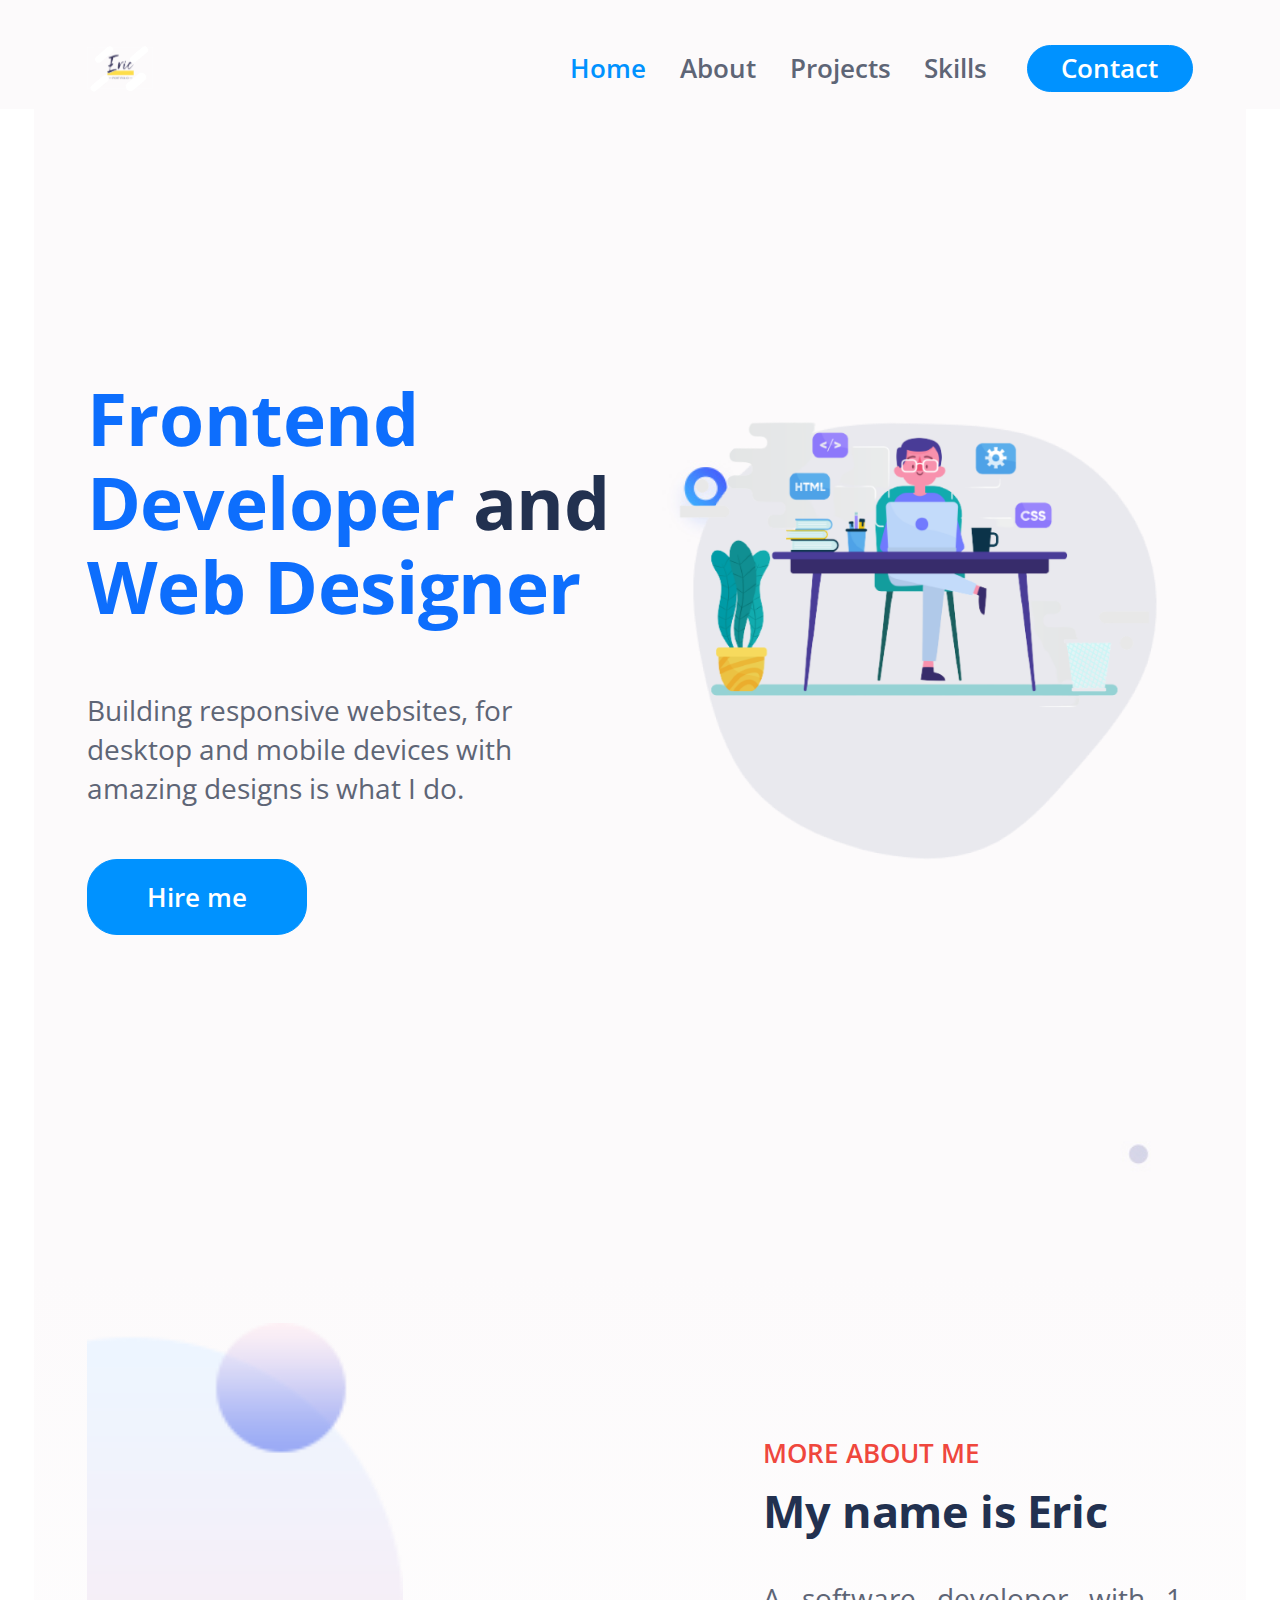
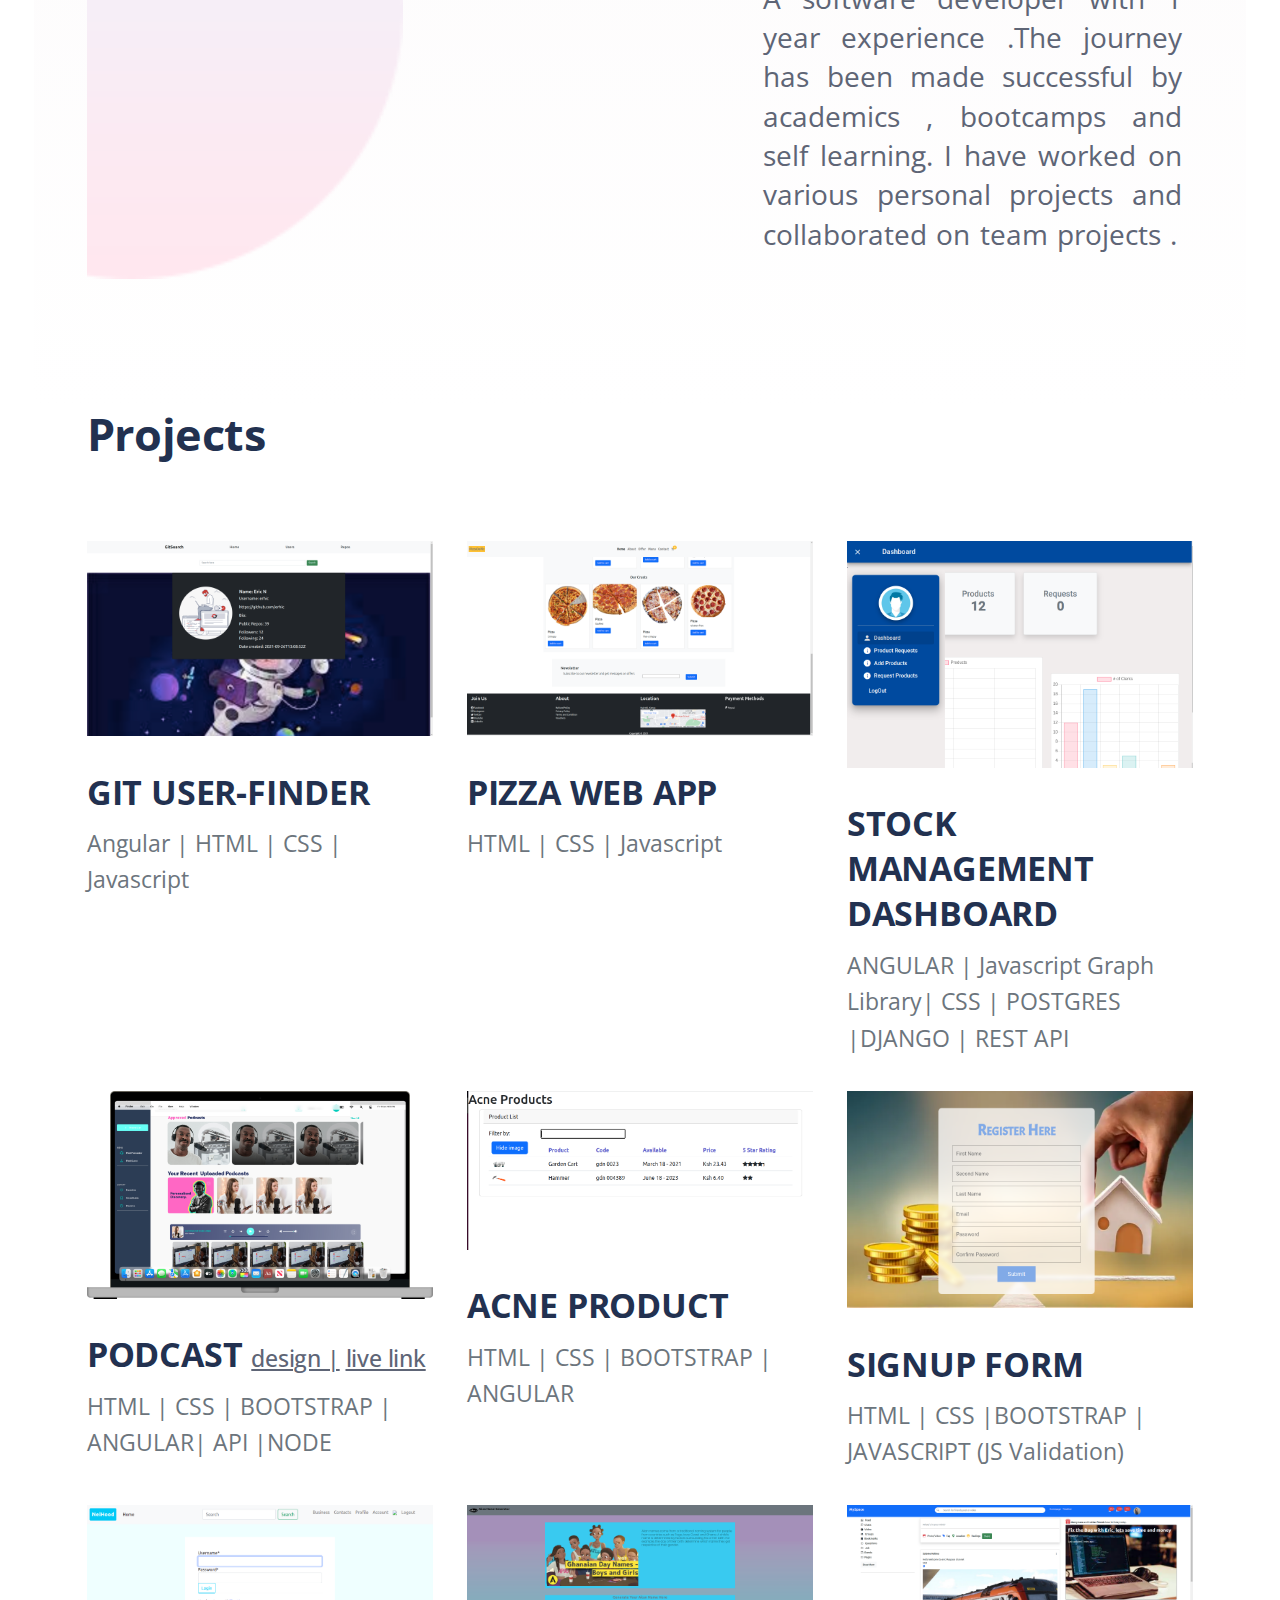
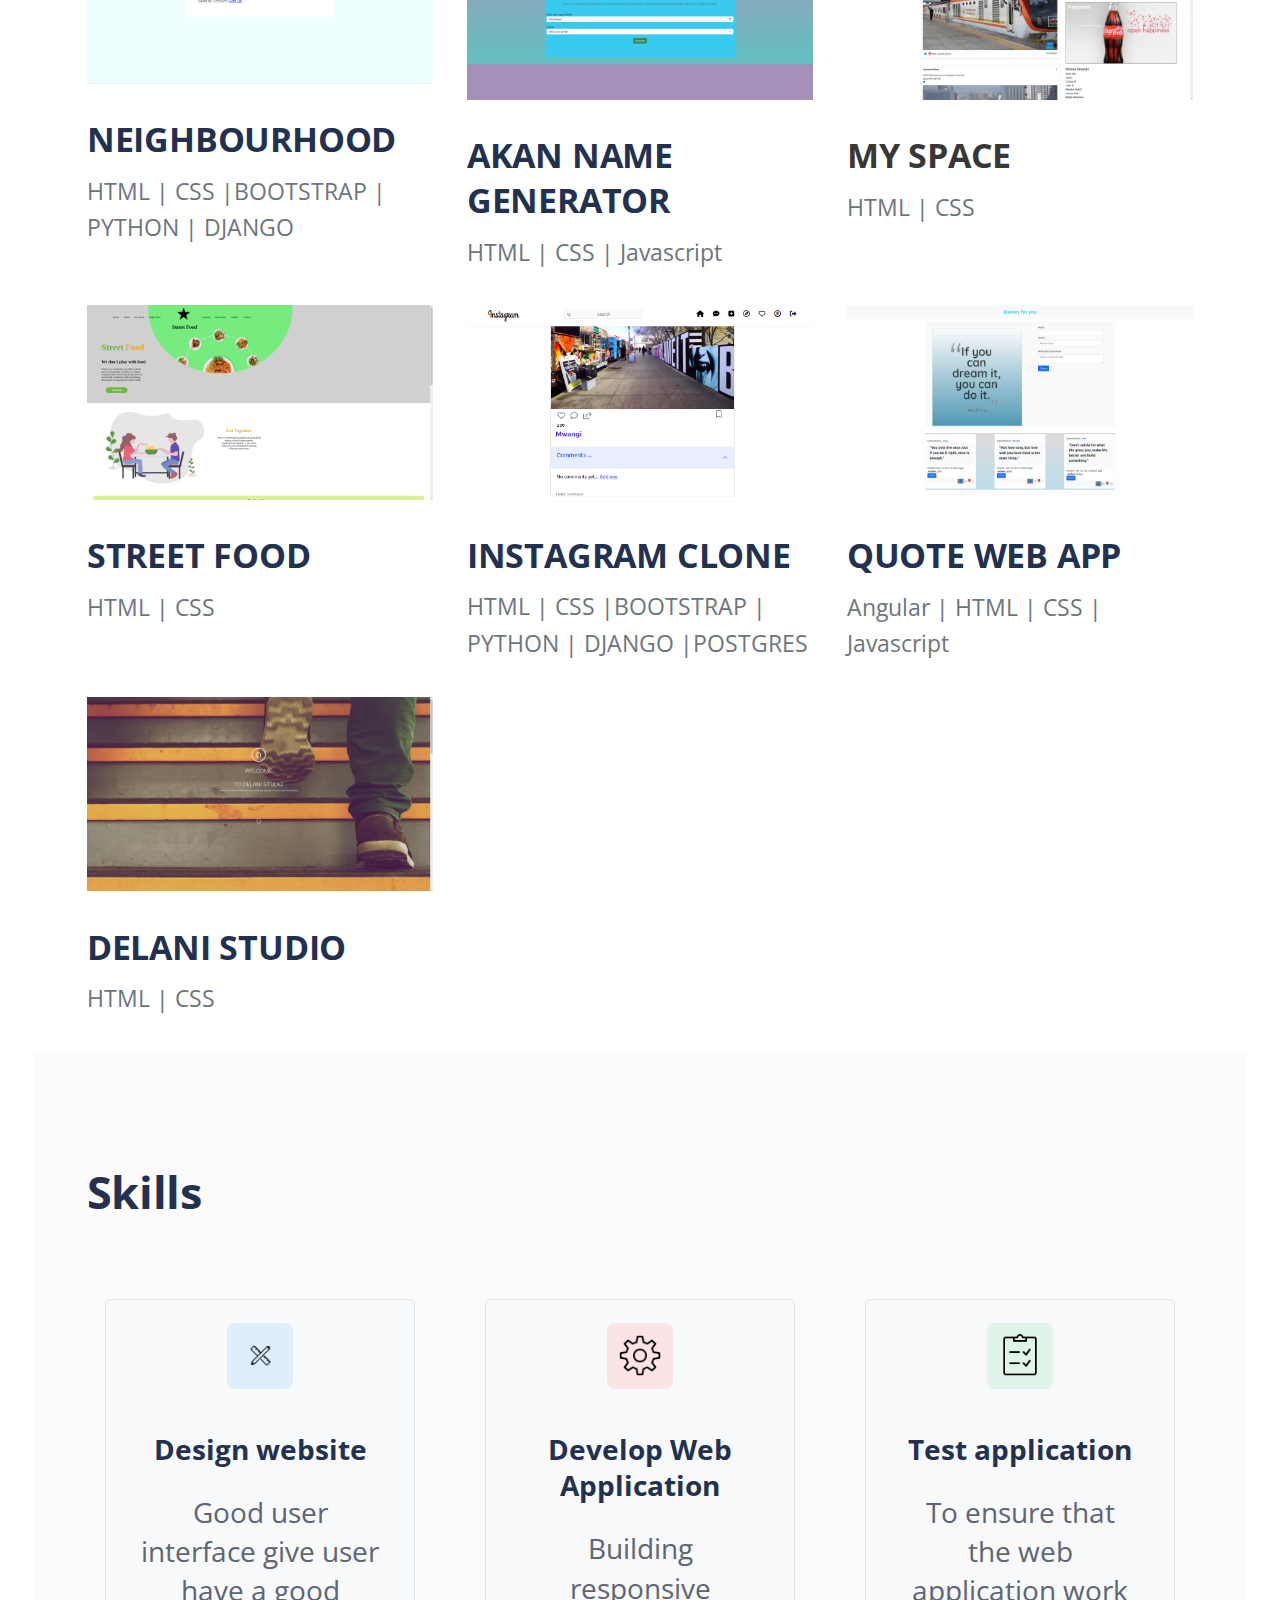
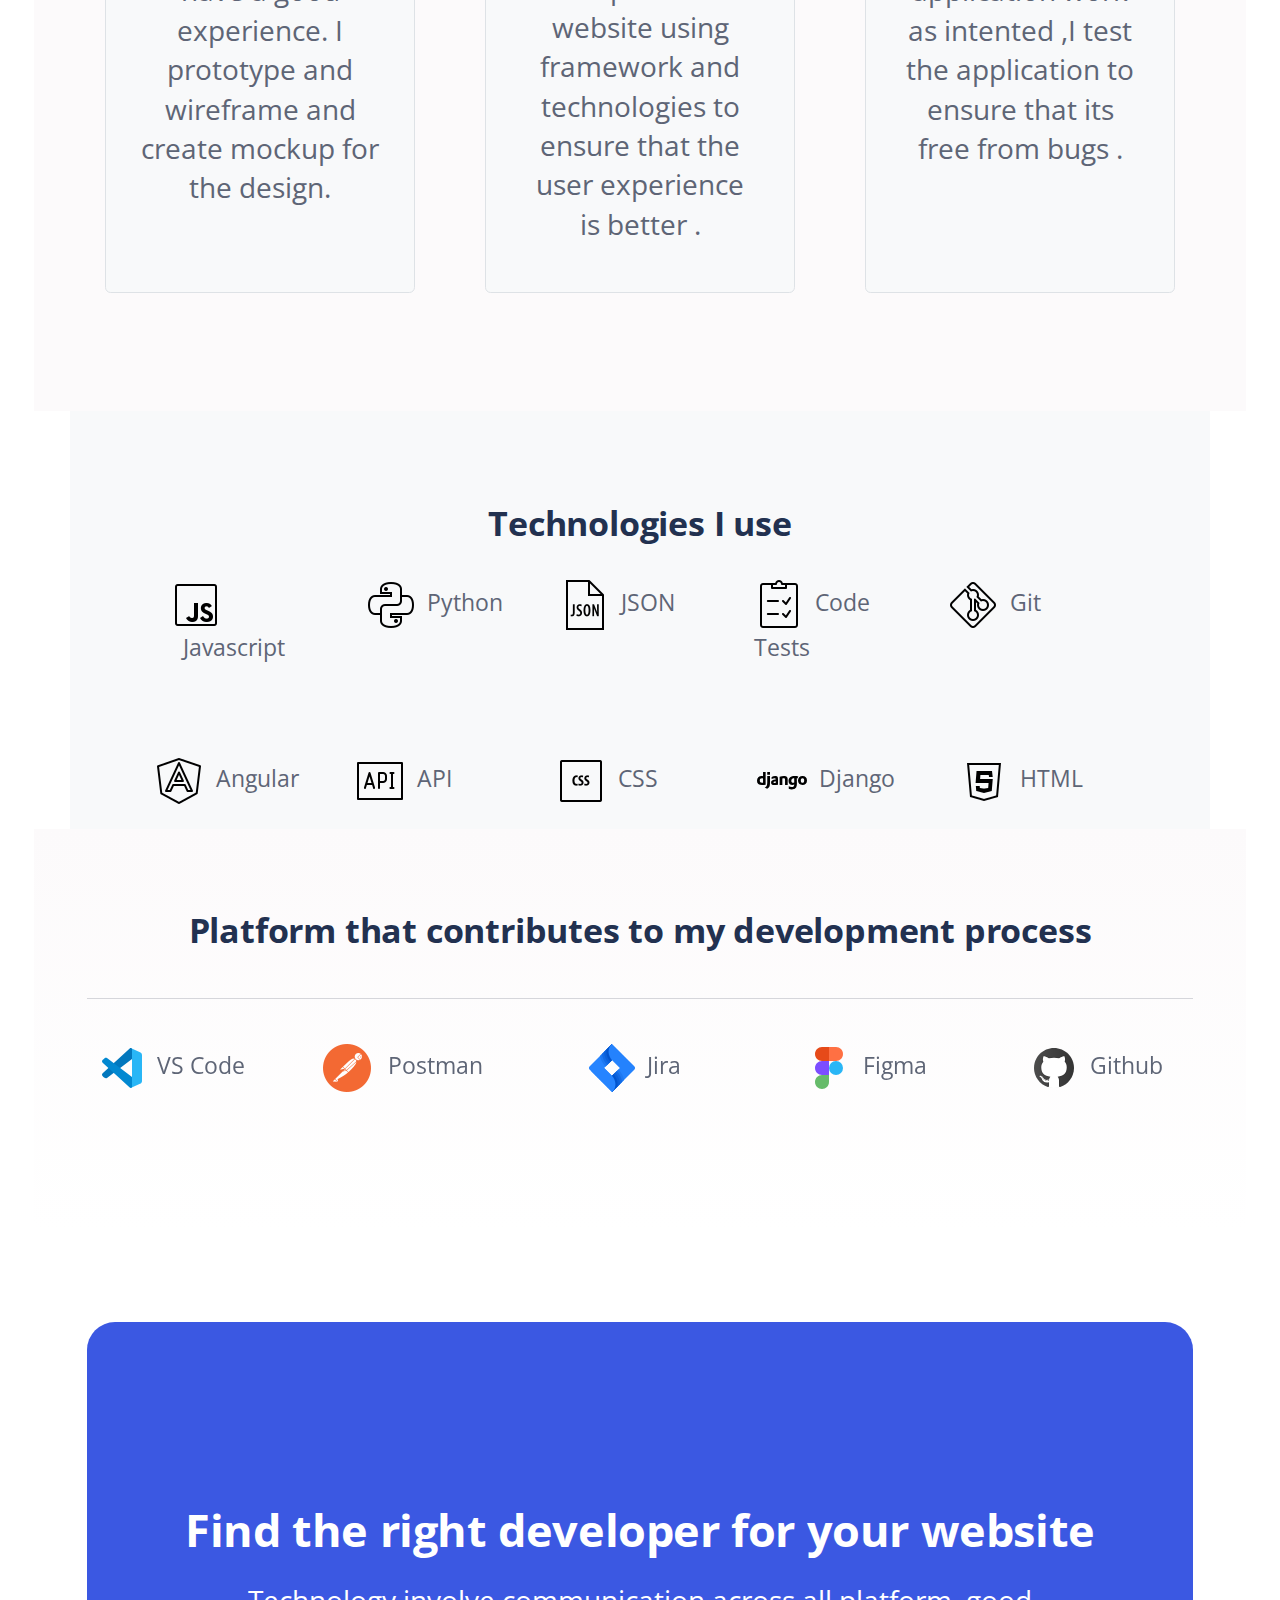
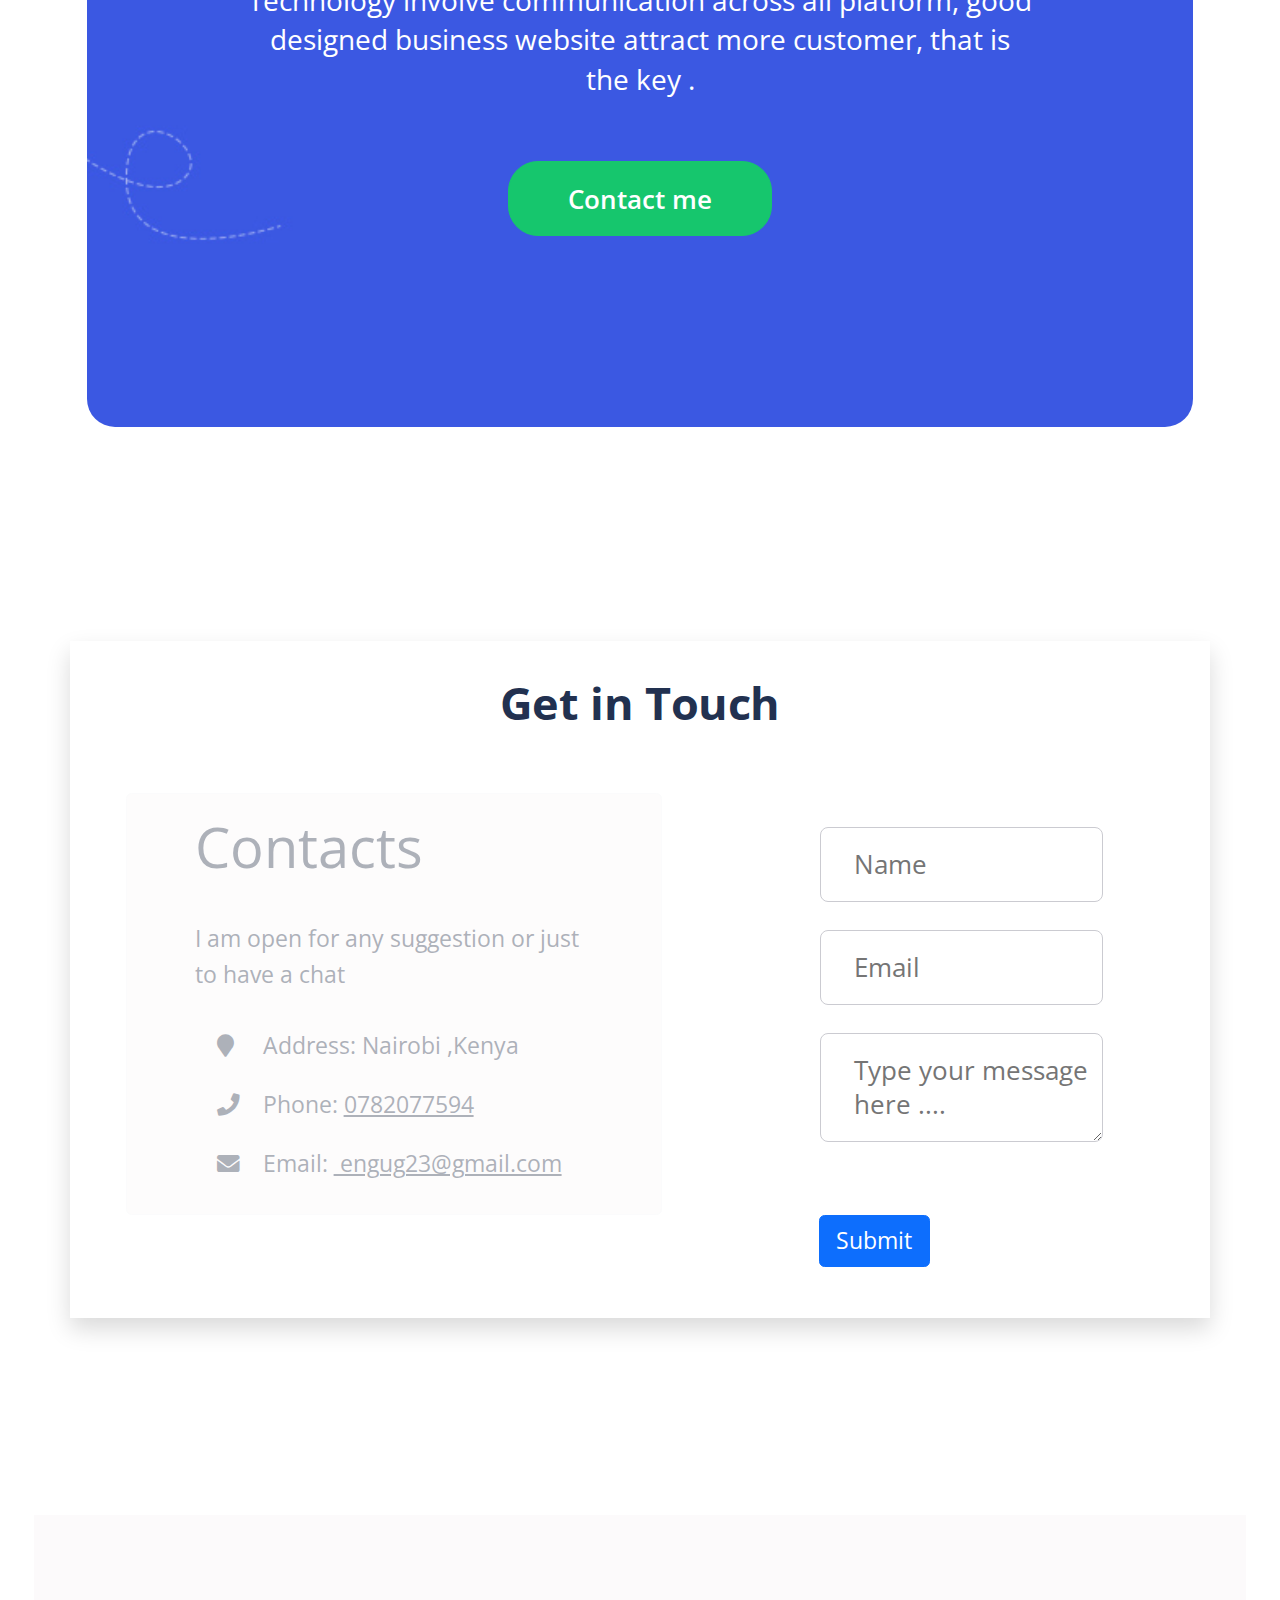
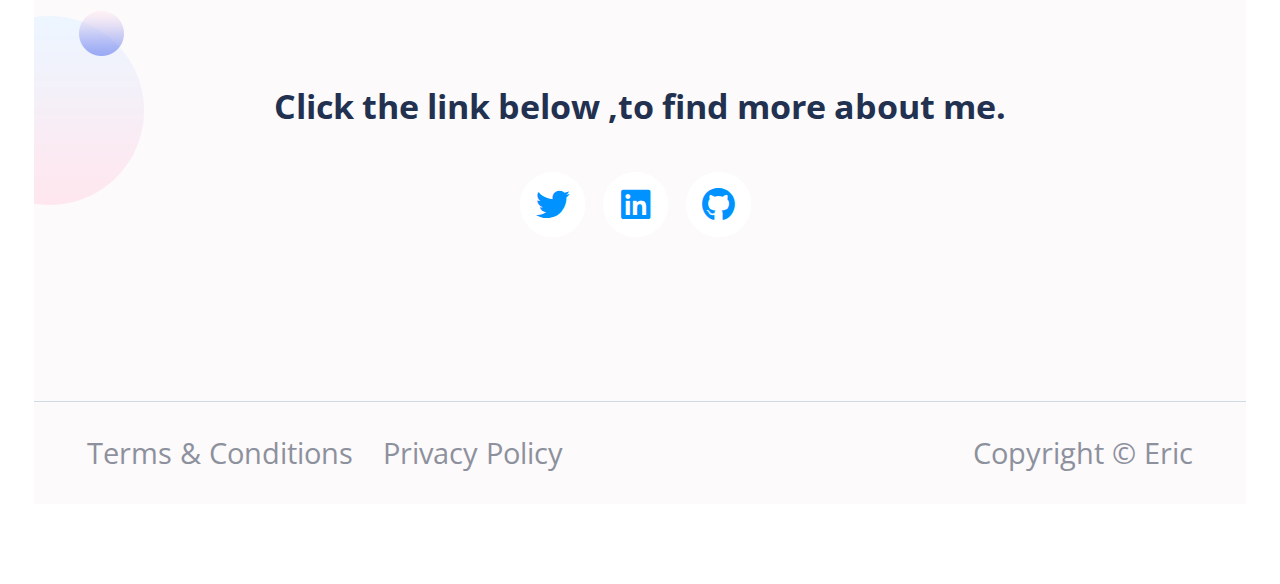
==== commit 49713eb0: "updated cards margin" ====
--- a/index.html
+++ b/index.html
@@ -394,12 +394,13 @@
                     </div>
                     <div class="card-body hover-effect">
                         <h5 class="card-title">Develop Web Application</h5>
-                        <p class="px-4" style="text-align: justify;">Building responsive website using framework and
+                        <p class="px-4">Building responsive website using framework and
                             technologies to ensure that the
                             user
                             experience is
                             better . </p>
-                        <!-- <a class="read-more no-line" href="develop.html"> <span class="fas -long-arrow-alt-right"></span></a> -->
+                        <!-- <a class=" read-more no-line" href="develop.html"> <span
+                                class="fas -long-arrow-alt-right"></span></a> -->
                     </div>
                 </div>
                 <!-- end of card -->
@@ -411,7 +412,7 @@
                     </div>
                     <div class="card-body hover-effect">
                         <h5 class="card-title">Test application</h5>
-                        <p class="px-4" style="text-align: justify">To ensure that the web application work as intented
+                        <p class="px-4">To ensure that the web application work as intented
                             ,I test the application to
                             ensure that
                             its free from bugs .</p>
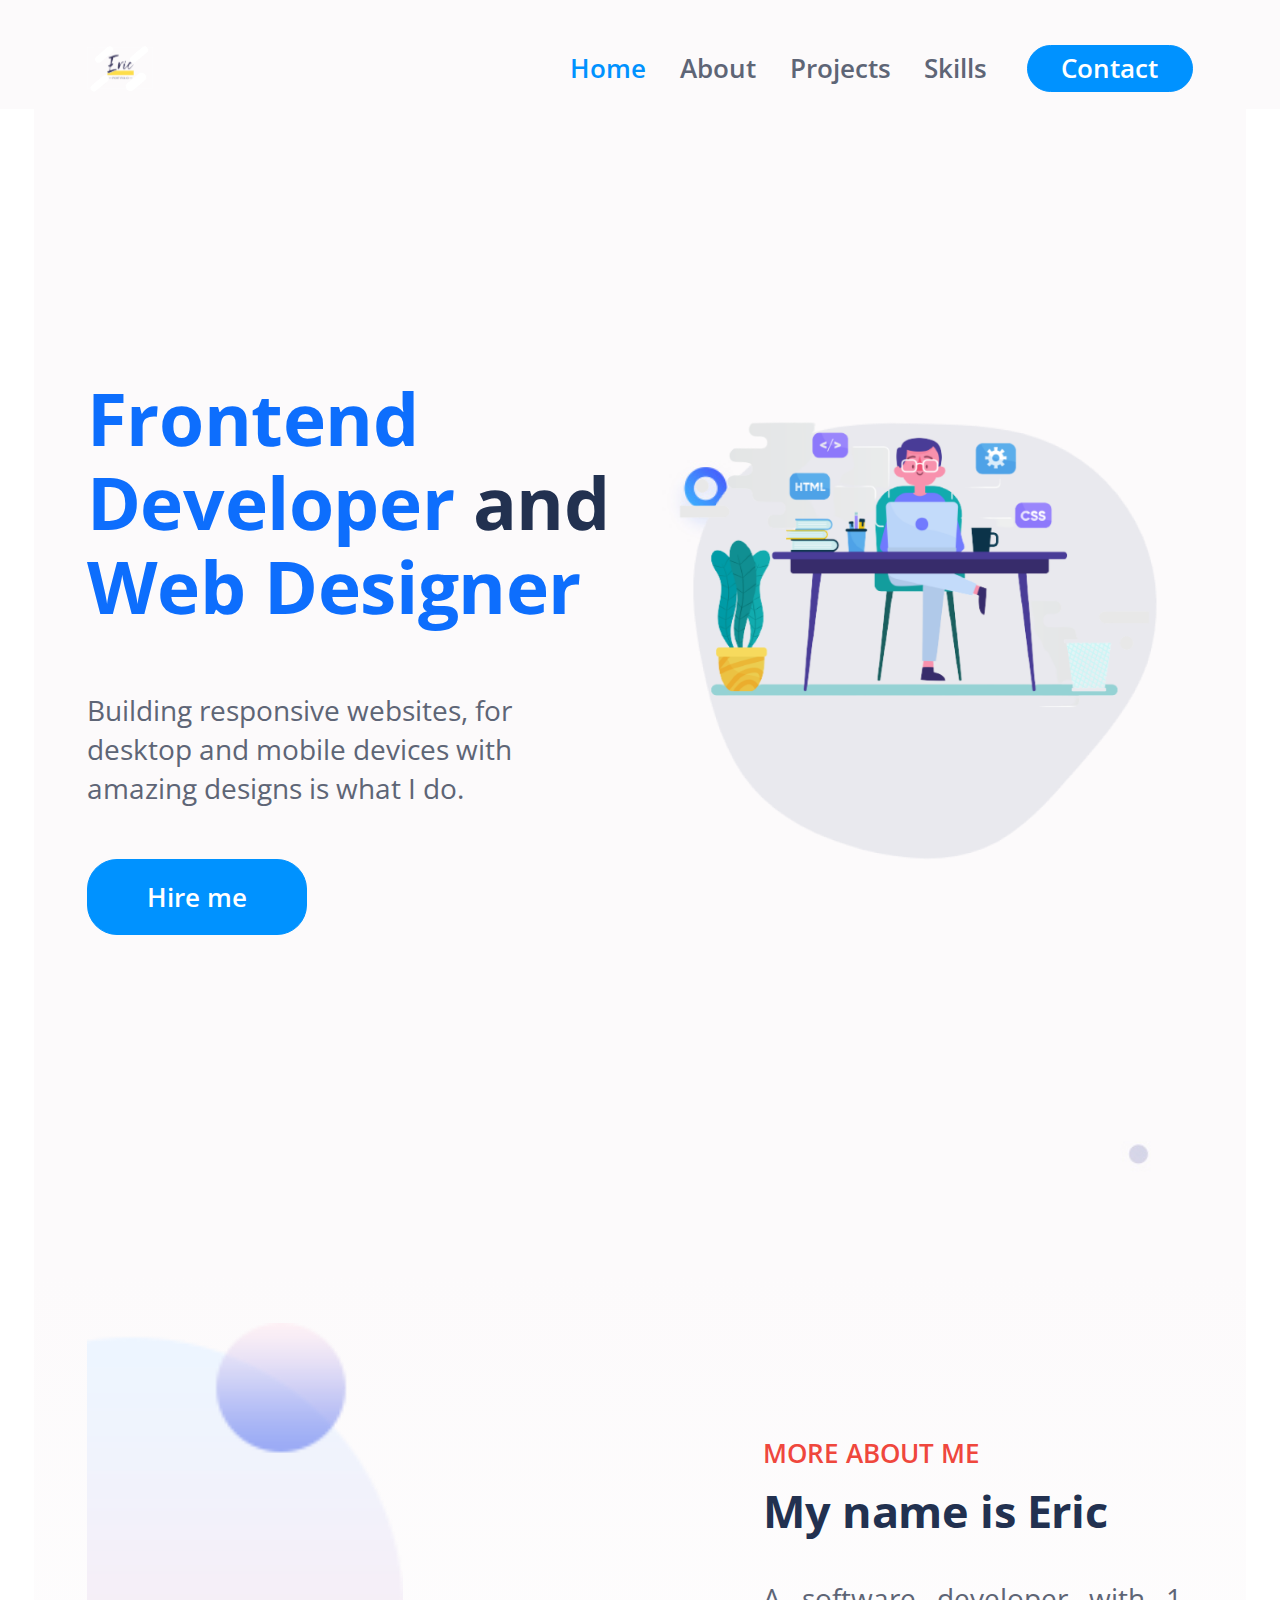
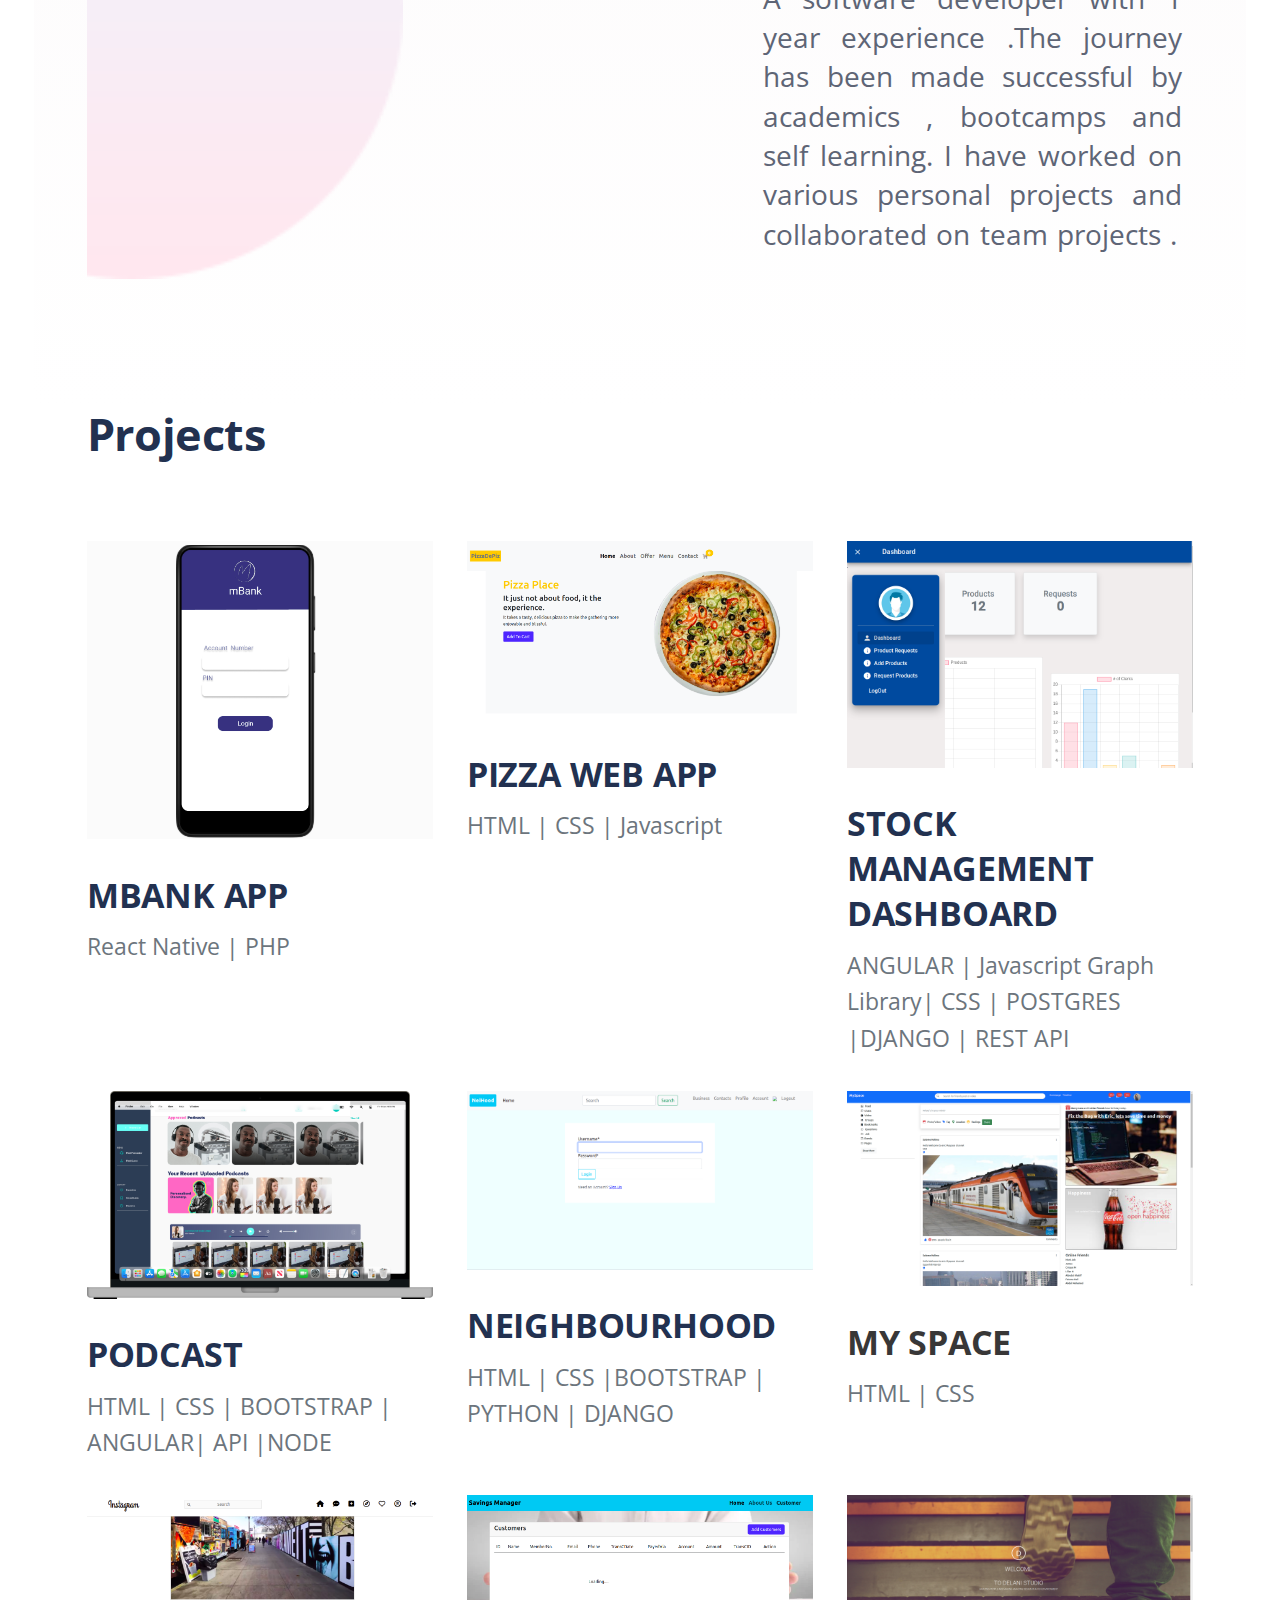
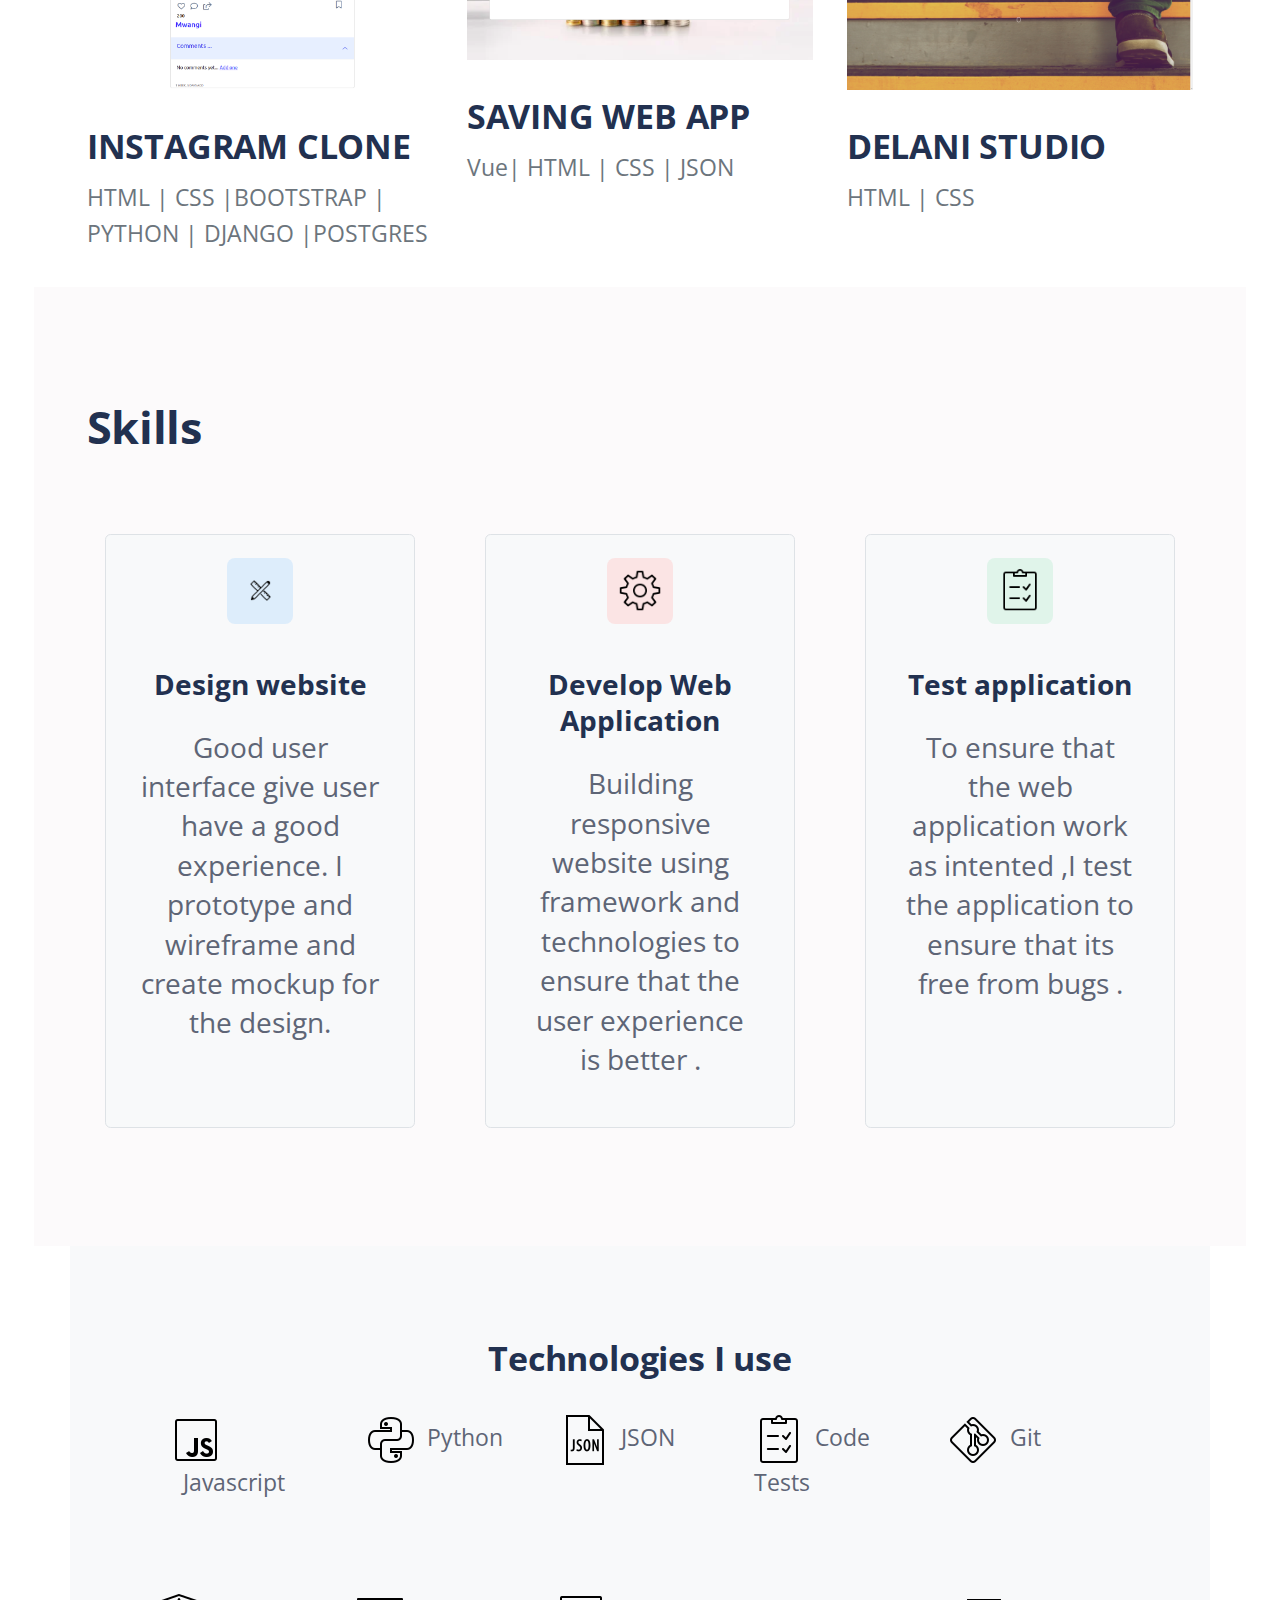
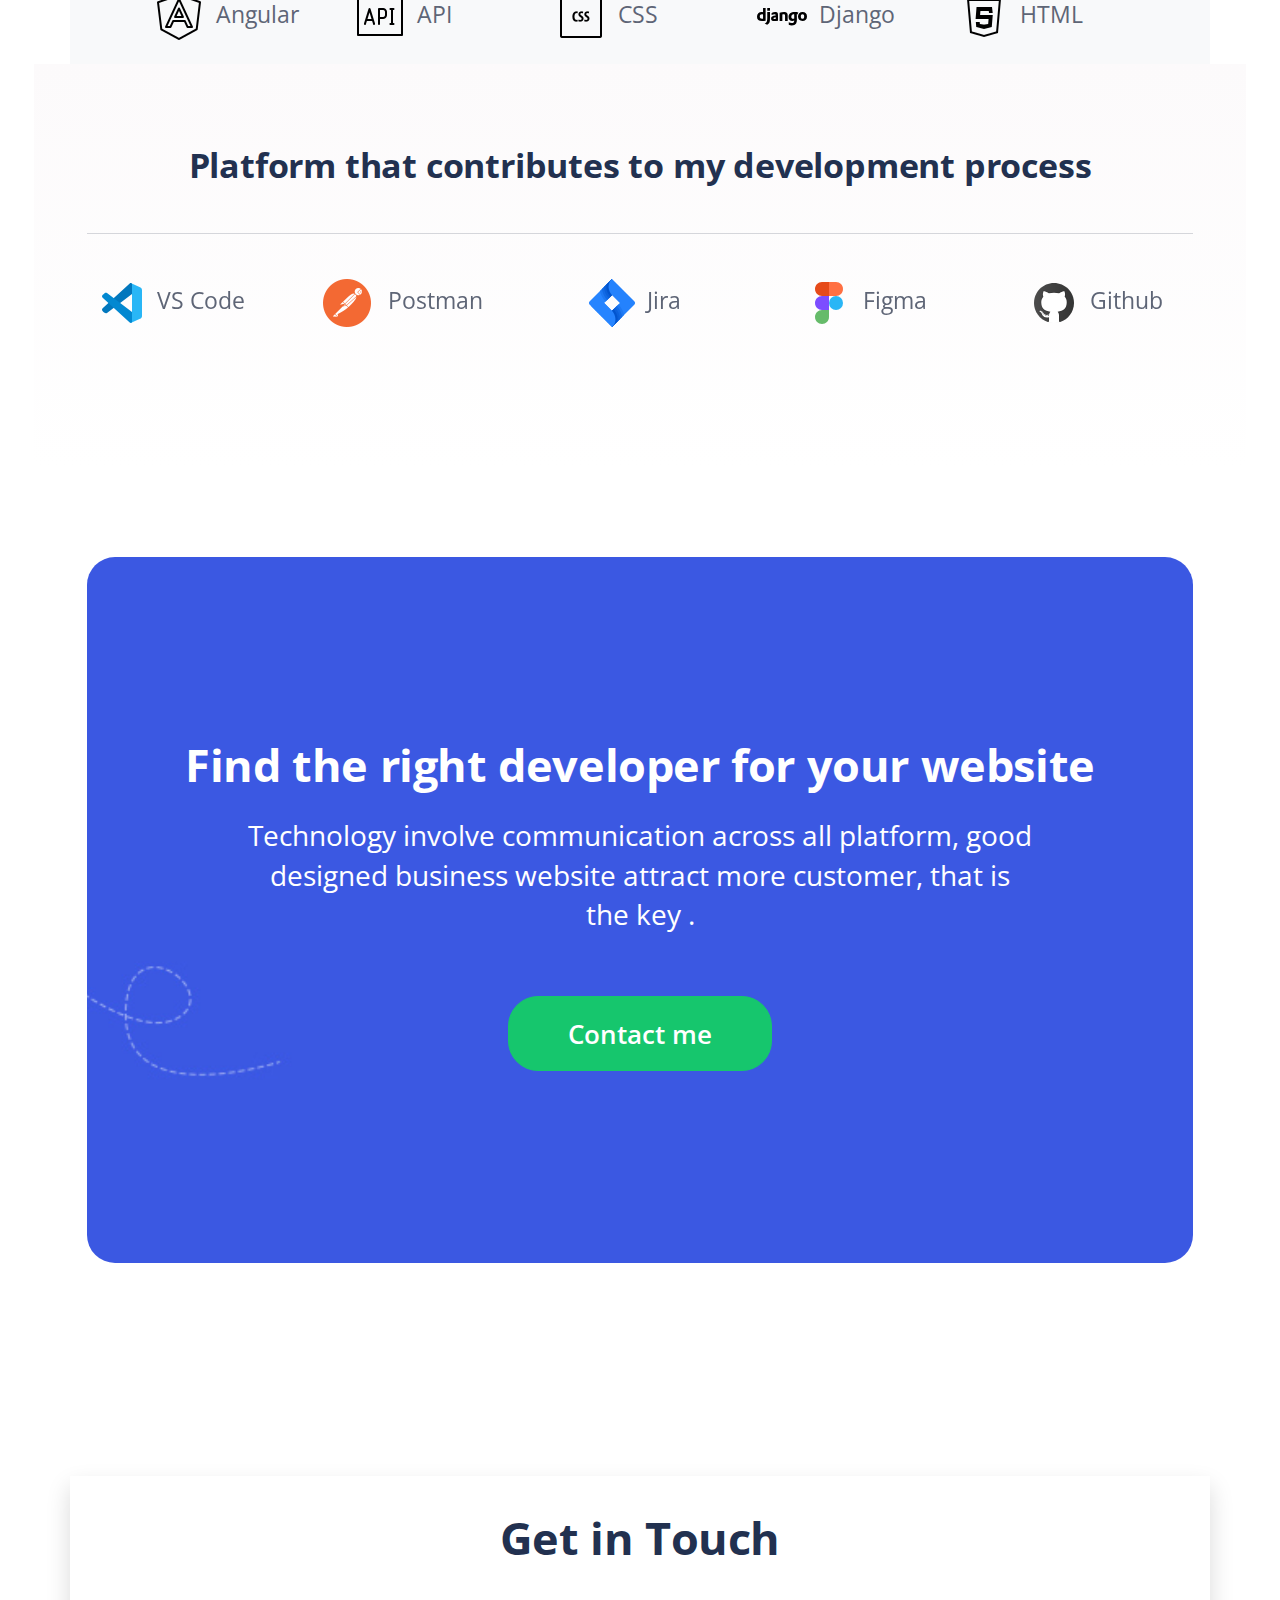
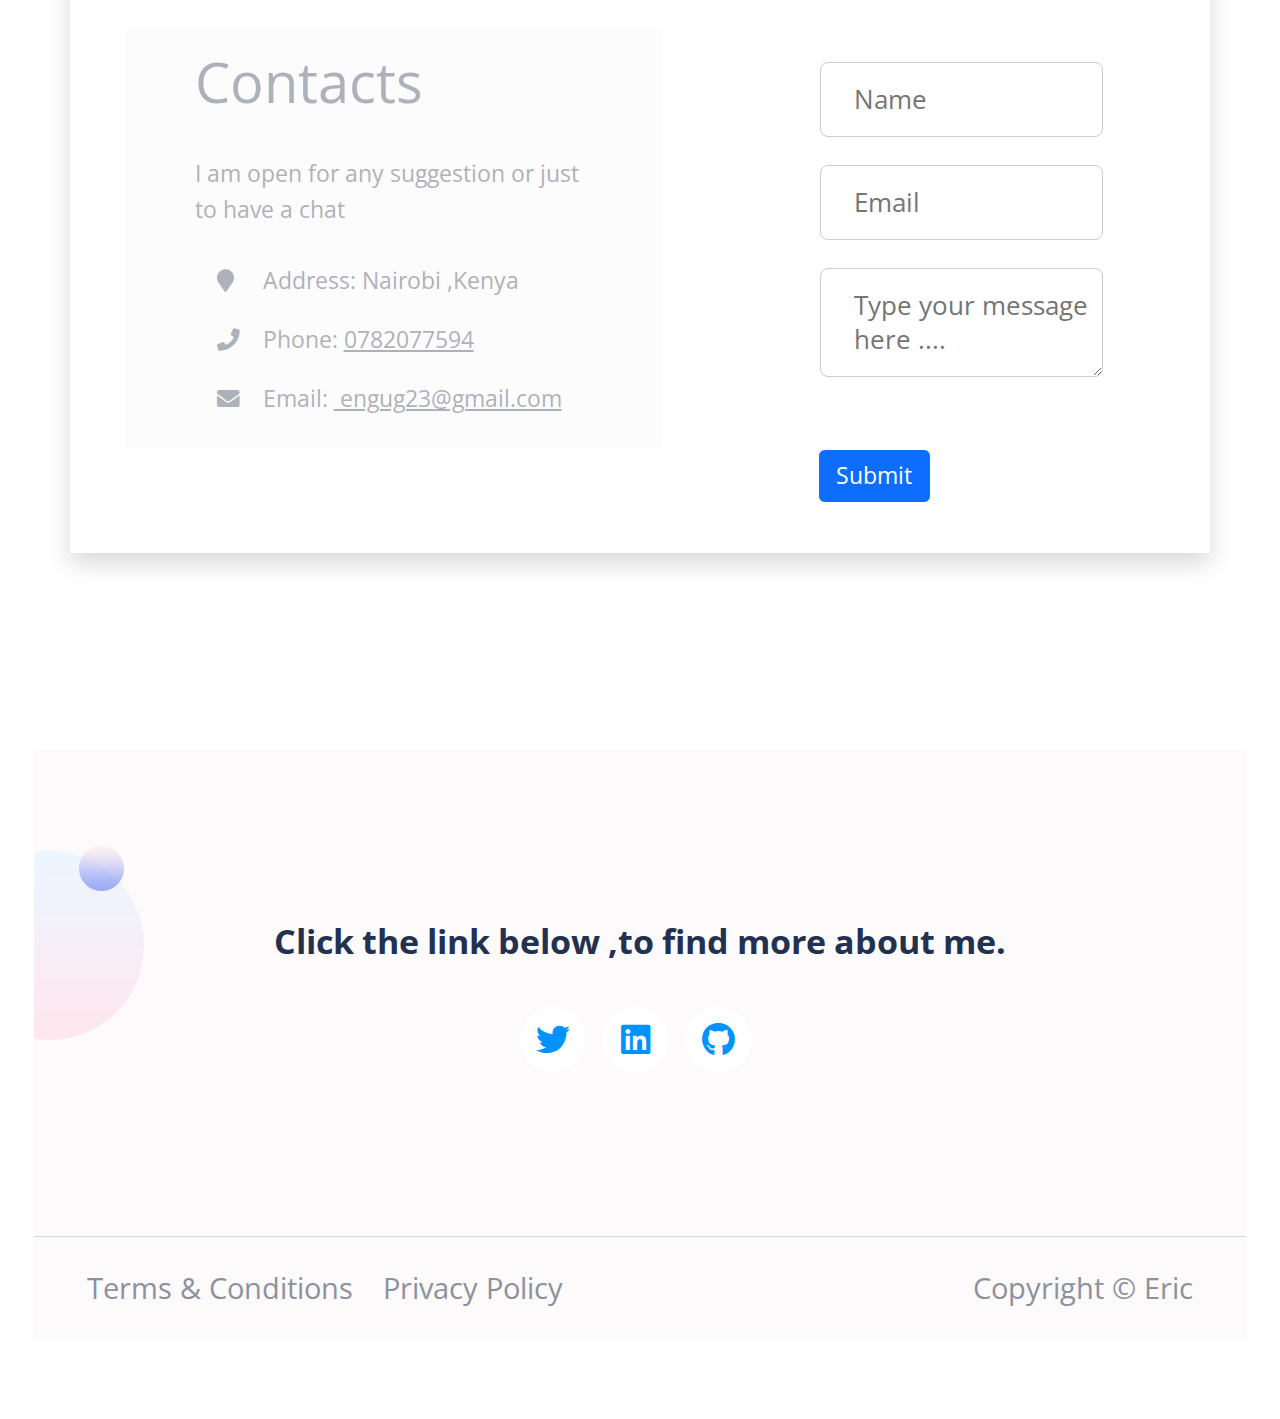
==== commit 848aba48: "added images" ====
--- a/index.html
+++ b/index.html
@@ -162,22 +162,24 @@
                 <div class="col-lg-4 col-md-6 col-sm-12 element-item latest">
                     <div class="our-project">
                         <div class="img hover-effect">
-                            <a class="test-popup-link" href="https://github.com/erhic/GitSearch" target="_blank">
-                                <img src="images/erhic.github.io_GitSear.png" alt="portfolio-1" class="img-fluid">
-                            </a>
-
-                        </div>
-                        <div class="title py-4">
-                            <h4 class="text-uppercase">GIT USER-fINDER</h4>
-                            <span class="text-secondary">Angular | HTML | CSS | Javascript</span>
+                            <a class="test-popup-link"
+                                href="https://www.figma.com/file/zdcCqIKRDhXc9X9D3ccHgs/mBank?type=design&node-id=84%3A49&mode=design&t=HQO3l9q1krqt2Chu-1"
+                                target="_blank">
+                                <img src="images/mbankapp.png" alt="portfolio-1" class="img-fluid">
+                            </a>
+
+                        </div>
+                        <div class="title py-4">
+                            <h4 class="text-uppercase">Mbank app</h4>
+                            <span class="text-secondary">React Native | PHP</span>
                         </div>
                     </div>
                 </div>
                 <div class="col-lg-4 col-md-6 col-sm-12 element-item popular">
                     <div class="our-project">
                         <div class="img hover-effect">
-                            <a class="test-popup-link" href="https://erhic.github.io/pizza_web_App/" target="_blank">
-                                <img src="images/erhicpizza_web_App.png" alt="portfolio-2" class="img-fluid">
+                            <a class="test-popup-link" href="" target="_blank">
+                                <img src="images/pizzadepizwebsite.png" alt="portfolio-2" class="img-fluid">
                             </a>
                         </div>
                         <div class="title py-4">
@@ -190,8 +192,7 @@
                 <div class="col-lg-4 col-md-6 col-sm-12 element-item upcoming">
                     <div class="our-project">
                         <div class="img hover-effect">
-                            <a class="test-popup-link" href="https://github.com/erhic/Stock-Inventory-System/tree/eric"
-                                target="_blank">
+                            <a class="test-popup-link" href="" target="_blank">
                                 <img src="images/Stock-App_login.png" alt="portfolio-8" class="img-fluid">
                             </a>
                         </div>
@@ -218,16 +219,16 @@
 
                                     <a href="https://www.figma.com/file/PoFbDHGzvbaAJ1l3hQEoOY/Media-In-Tech?type=design&node-id=0-1&t=U4E3Y5IsFhoLBRFp-0"
                                         target="_blank">
-                                        Design |</a>
-
-                                    <a href="https://erhic.github.io/MediaTCH/home" target="_blank"> Live link </a>
+                                    </a>
+
+                                    <a href="" target="_blank"> </a>
                                 </span></h4>
 
                             <span class="text-secondary">HTML | CSS | BOOTSTRAP | ANGULAR| API |NODE </span>
                         </div>
                     </div>
                 </div>
-                <div class="col-lg-4 col-md-6 col-sm-12 element-item upcoming">
+                <!-- <div class="col-lg-4 col-md-6 col-sm-12 element-item upcoming">
                     <div class="our-project">
                         <div class="img hover-effect">
                             <a class="test-popup-link" href="https://github.com/erhic/AcnePrcts" target="_blank">
@@ -239,10 +240,10 @@
                             <span class="text-secondary">HTML | CSS | BOOTSTRAP | ANGULAR </span>
                         </div>
                     </div>
-                </div>
-
-
-                <div class="col-lg-4 col-md-6 col-sm-12 element-item upcoming">
+                </div> -->
+
+
+                <!-- <div class="col-lg-4 col-md-6 col-sm-12 element-item upcoming">
                     <div class="our-project">
                         <div class="img hover-effect">
                             <a class="test-popup-link" href="https://github.com/erhic/JSForm" target="_blank">
@@ -254,7 +255,7 @@
                             <span class="text-secondary">HTML | CSS |BOOTSTRAP | JAVASCRIPT (JS Validation)</span>
                         </div>
                     </div>
-                </div>
+                </div> -->
                 <div class="col-lg-4 col-md-6 col-sm-12 element-item upcoming">
                     <div class="our-project">
                         <div class="img hover-effect">
@@ -269,7 +270,7 @@
                     </div>
                 </div>
 
-                <div class="col-lg-4 col-md-6 col-sm-12 element-item following">
+                <!-- <div class="col-lg-4 col-md-6 col-sm-12 element-item following">
                     <div class="our-project">
                         <div class="img hover-effect">
                             <a class="test-popup-link" href="https://erhic.github.io/Akan_Naming/" target="_blank">
@@ -281,7 +282,7 @@
                             <span class="text-secondary">HTML | CSS | Javascript</span>
                         </div>
                     </div>
-                </div>
+                </div> -->
                 <div class="col-lg-4 col-md-6 col-sm-12 element-item following">
                     <div class="our-project">
                         <div class="img hover-effect">
@@ -297,7 +298,7 @@
                         </div>
                     </div>
                 </div>
-                <div class="col-lg-4 col-md-6 col-sm-12 element-item following">
+                <!-- <div class="col-lg-4 col-md-6 col-sm-12 element-item following">
                     <div class="our-project">
                         <div class="img hover-effect">
                             <a class="test-popup-link" href="https://github.com/erhic/StreetFood" target="_blank">
@@ -309,7 +310,7 @@
                             <span class="text-secondary">HTML | CSS </span>
                         </div>
                     </div>
-                </div>
+                </div> -->
                 <div class="col-lg-4 col-md-6 col-sm-12 element-item upcoming">
                     <div class="our-project">
                         <div class="img hover-effect">
@@ -327,14 +328,13 @@
                 <div class="col-lg-4 col-md-6 col-sm-12 element-item popular">
                     <div class="our-project">
                         <div class="img hover-effect">
-                            <a class="test-popup-link" href="https://erhic.github.io/quotes_vote_app/index.html/"
-                                target="_blank">
-                                <img src="images/erhicquotes(High).png" alt="portfolio-3" class="img-fluid">
-                            </a>
-                        </div>
-                        <div class="title py-4">
-                            <h4 class="text-uppercase">QUOTE WEB APP</h4>
-                            <span class="text-secondary">Angular | HTML | CSS | Javascript</span>
+                            <a class="test-popup-link" href="" target="_blank">
+                                <img src="images/vuejsapp.png" alt="portfolio-3" class="img-fluid">
+                            </a>
+                        </div>
+                        <div class="title py-4">
+                            <h4 class="text-uppercase">Saving web APP</h4>
+                            <span class="text-secondary">Vue| HTML | CSS | JSON</span>
                         </div>
                     </div>
                 </div>
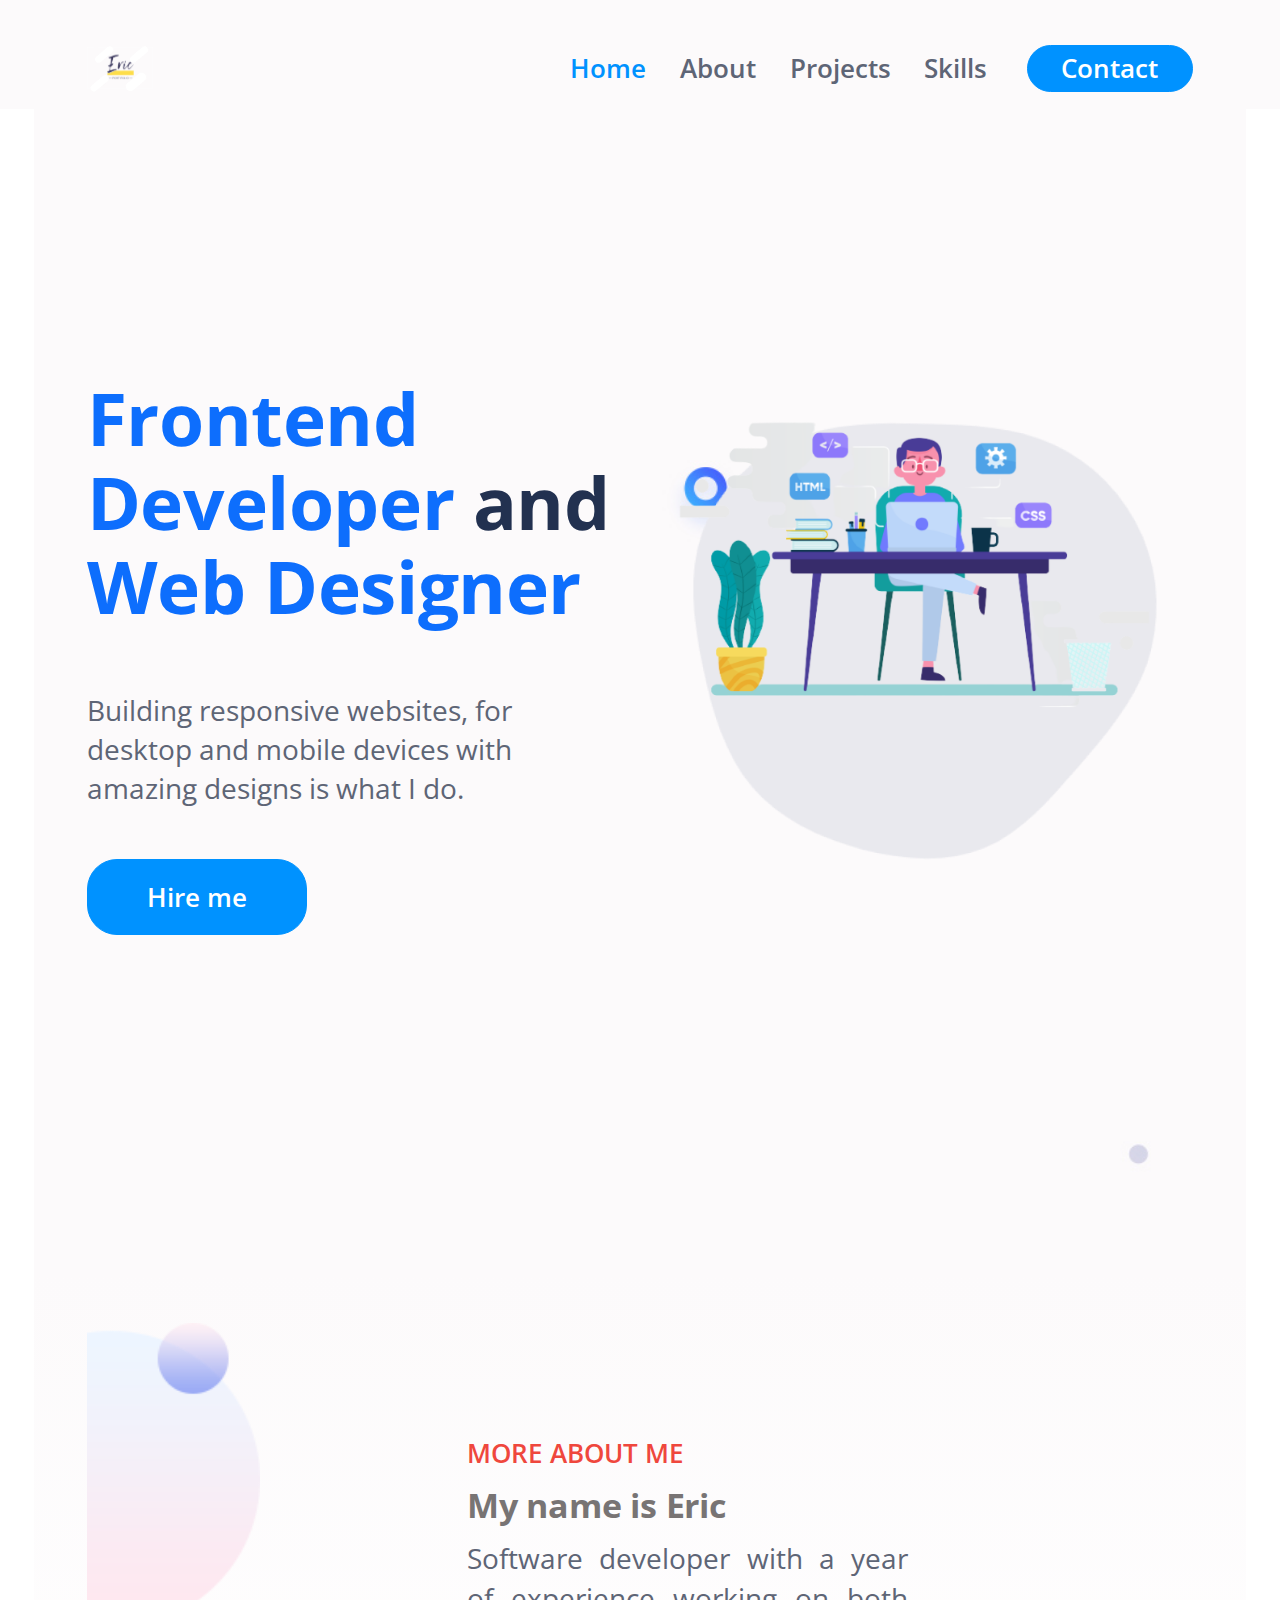
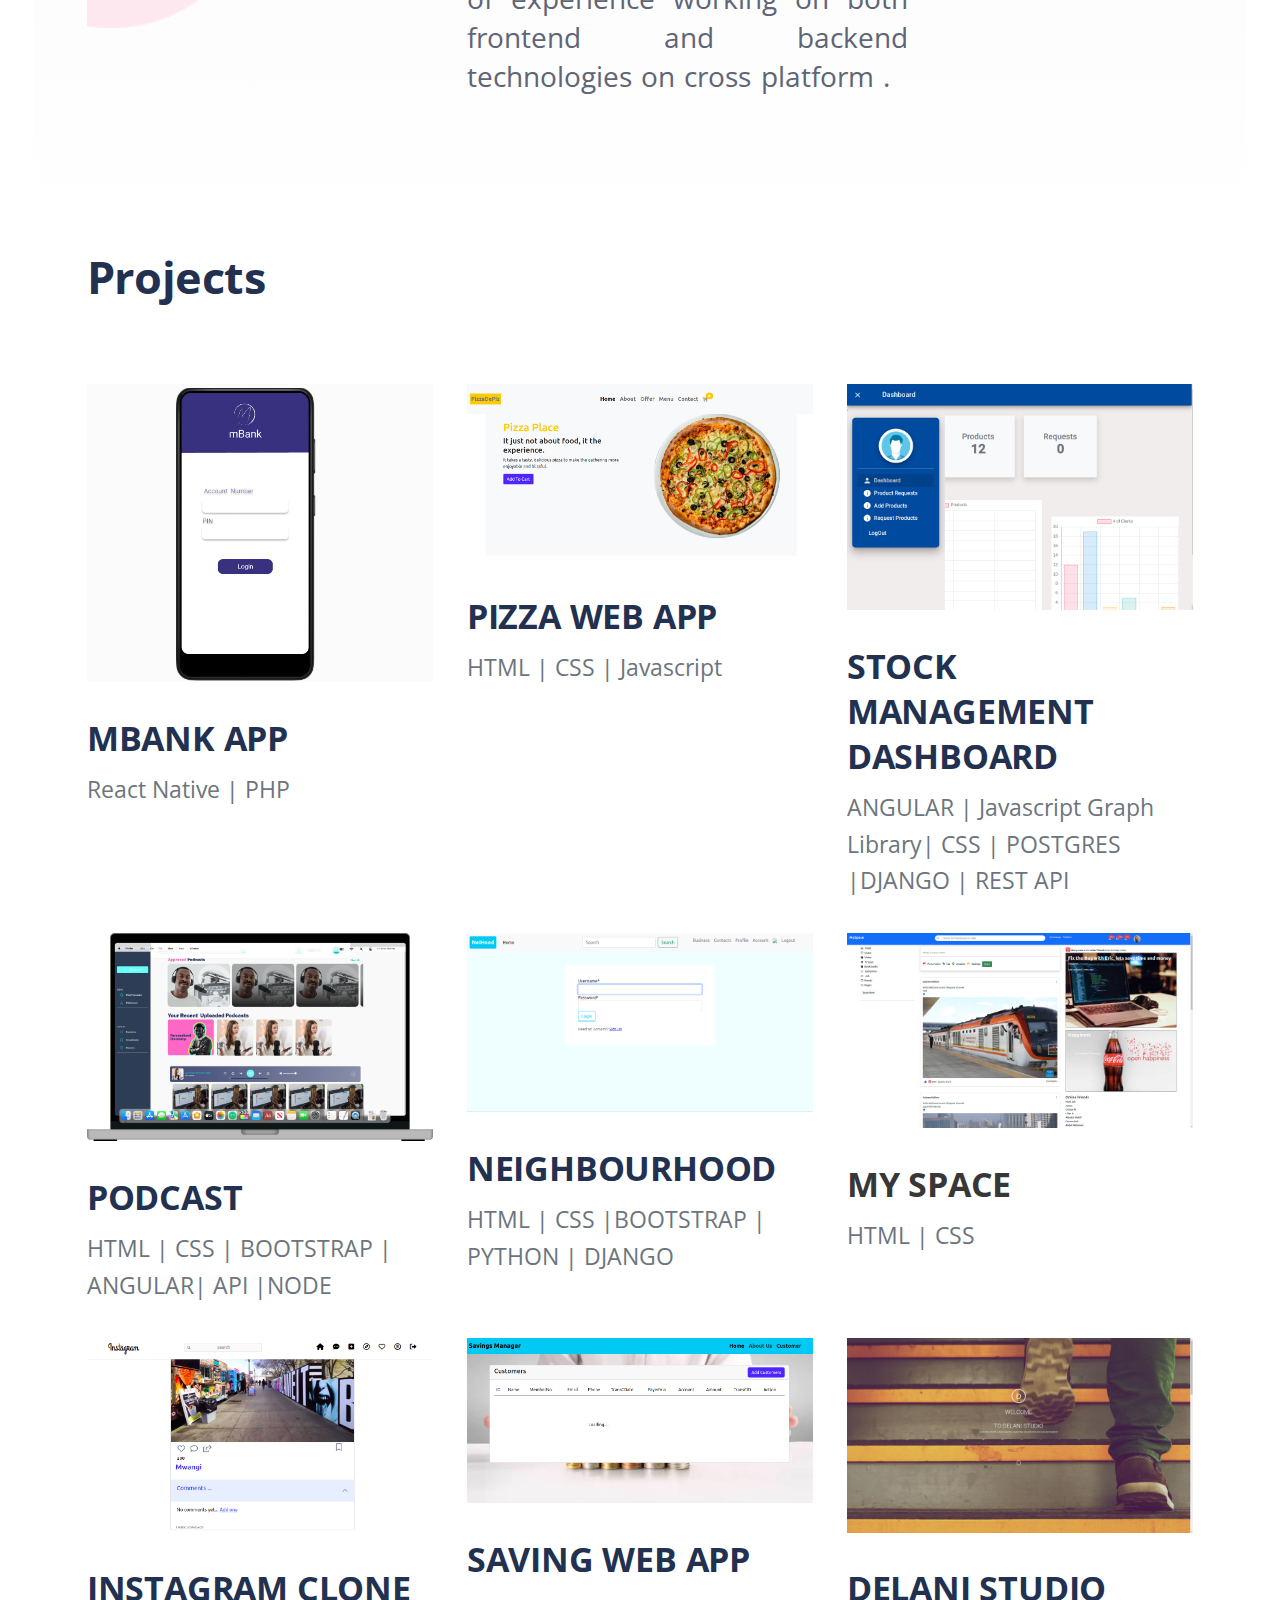
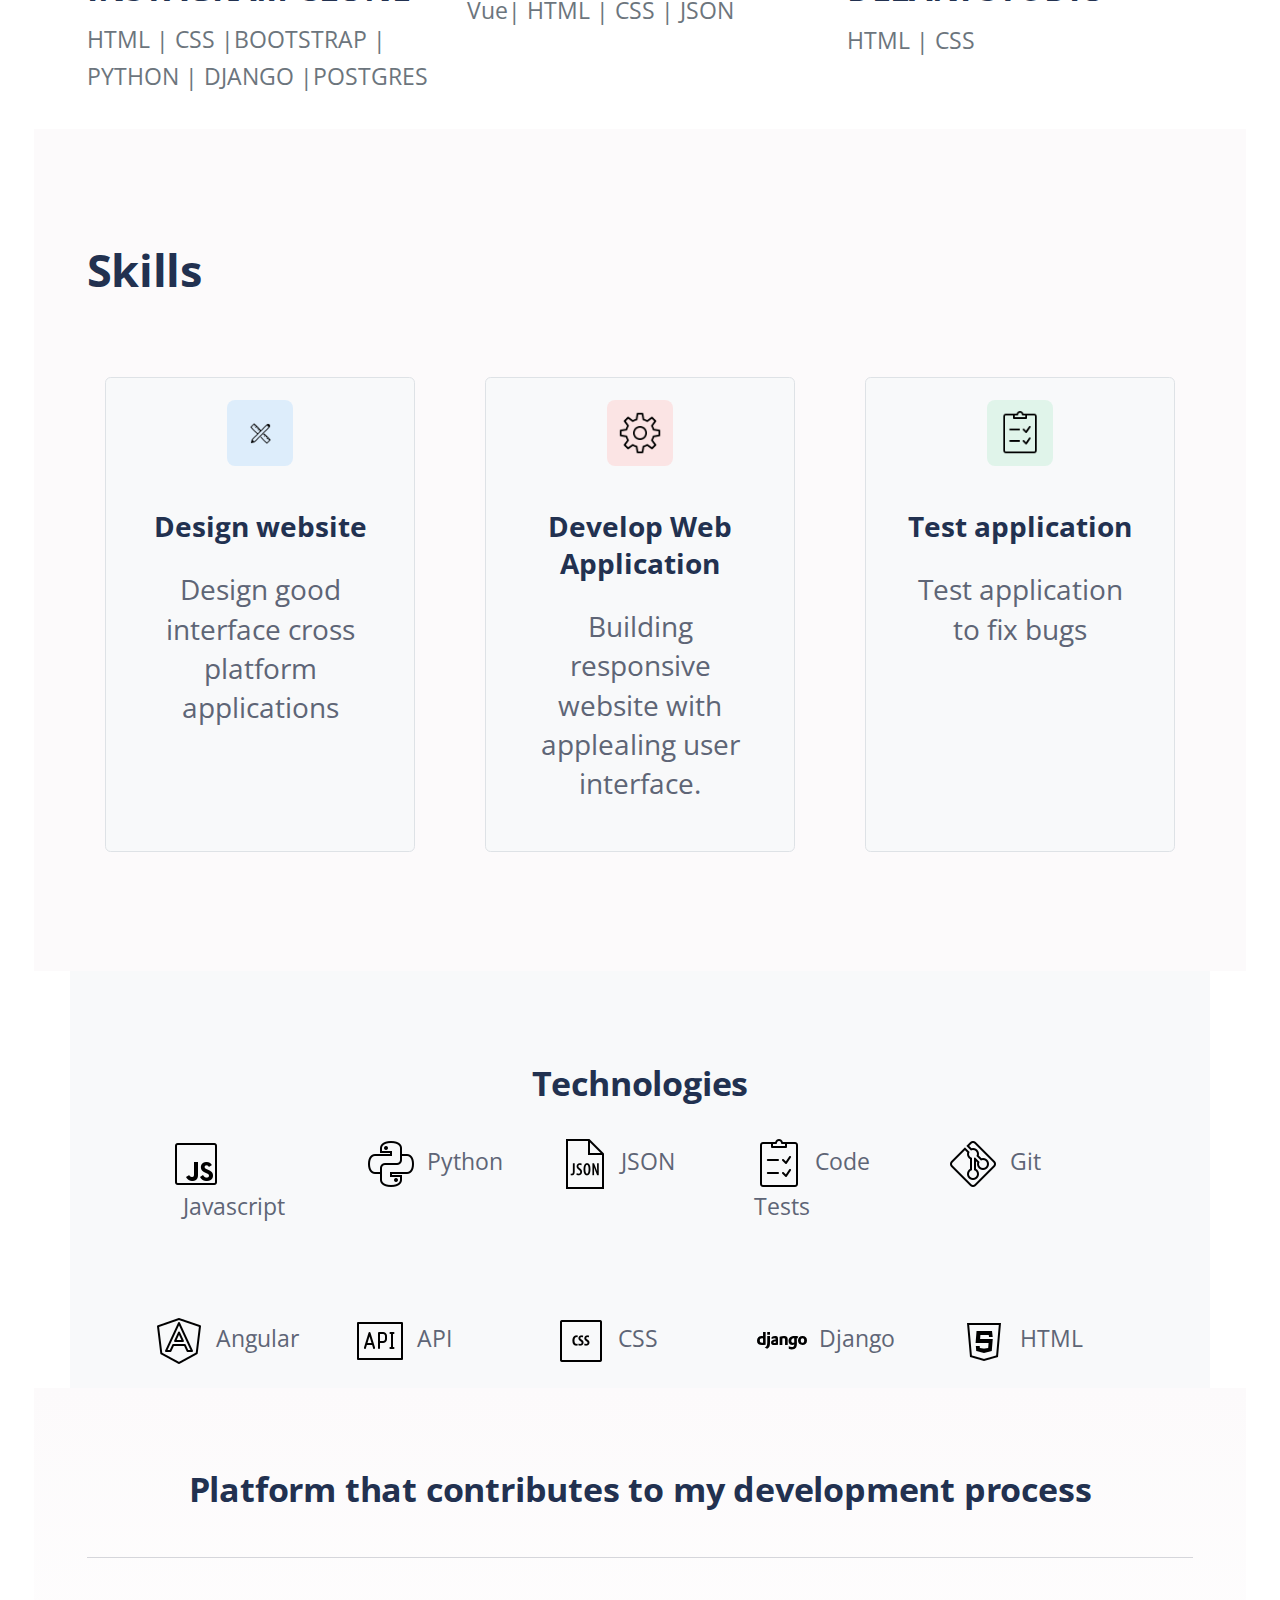
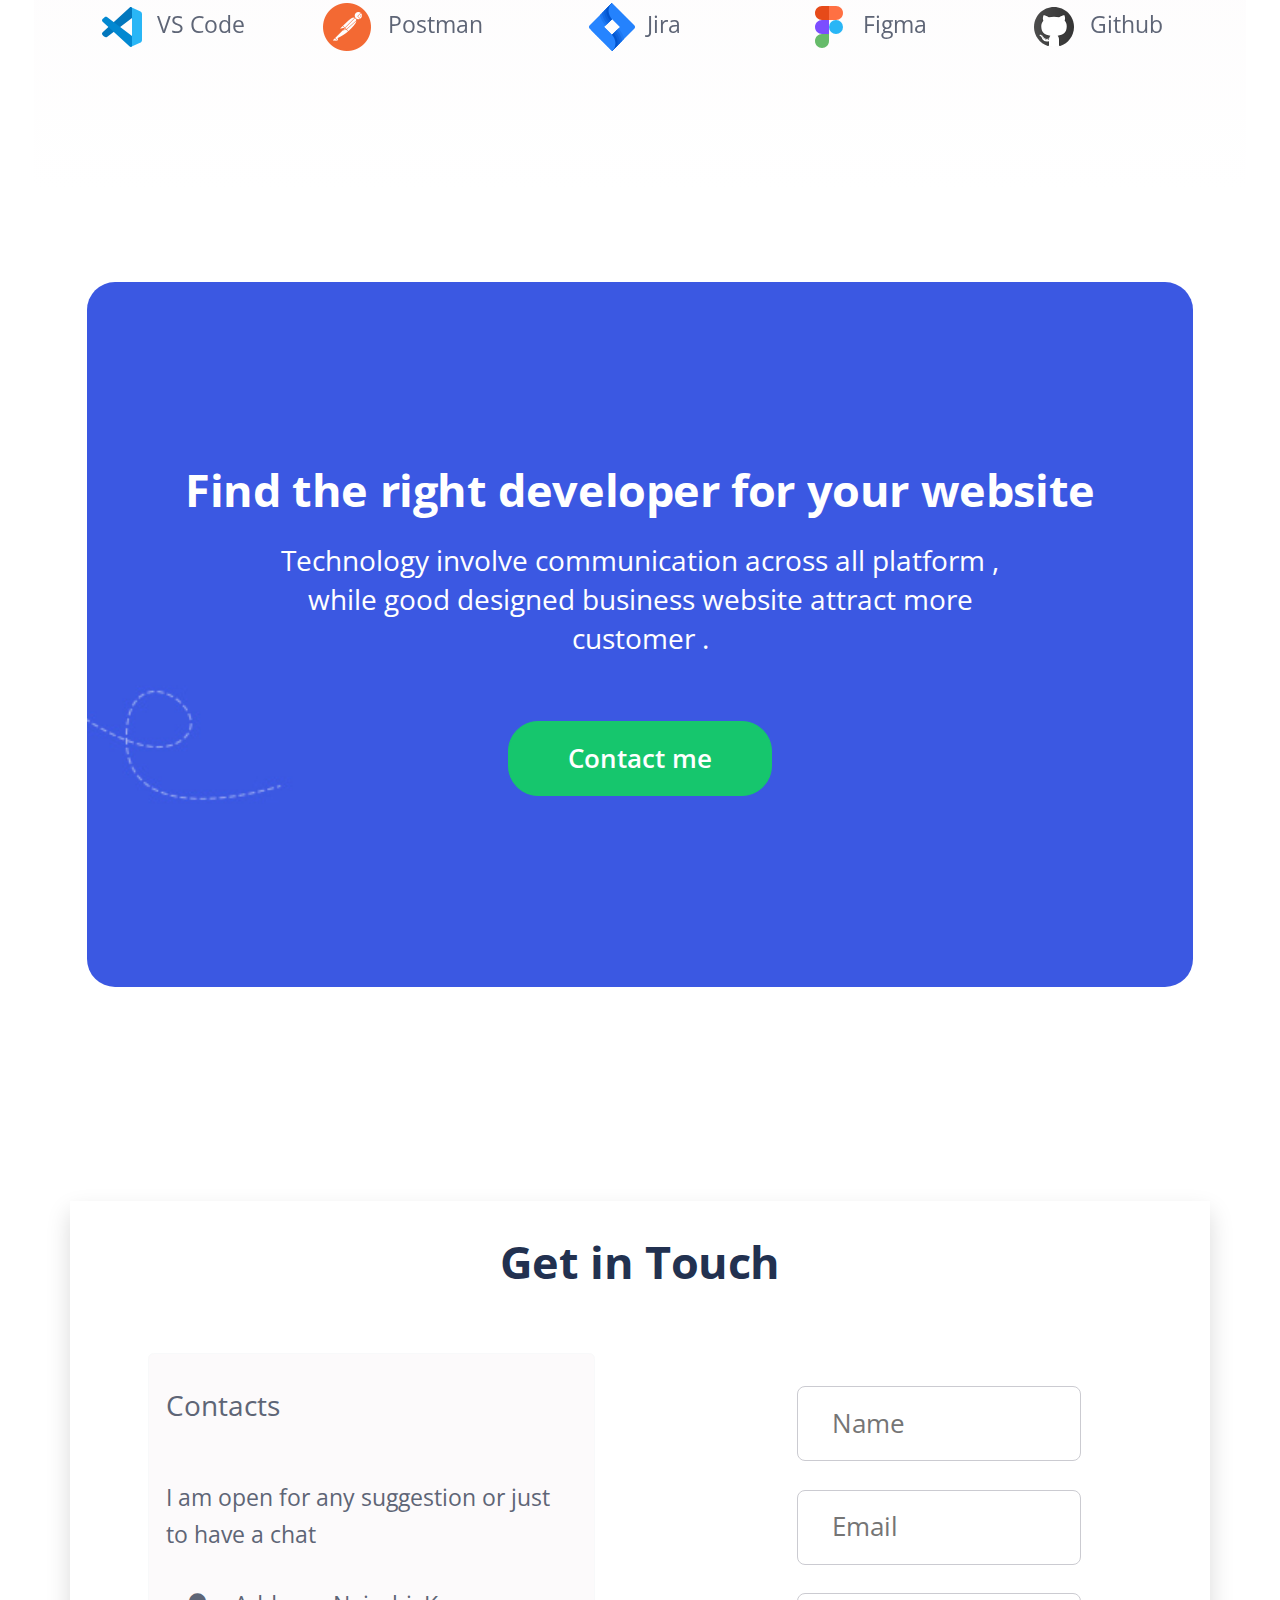
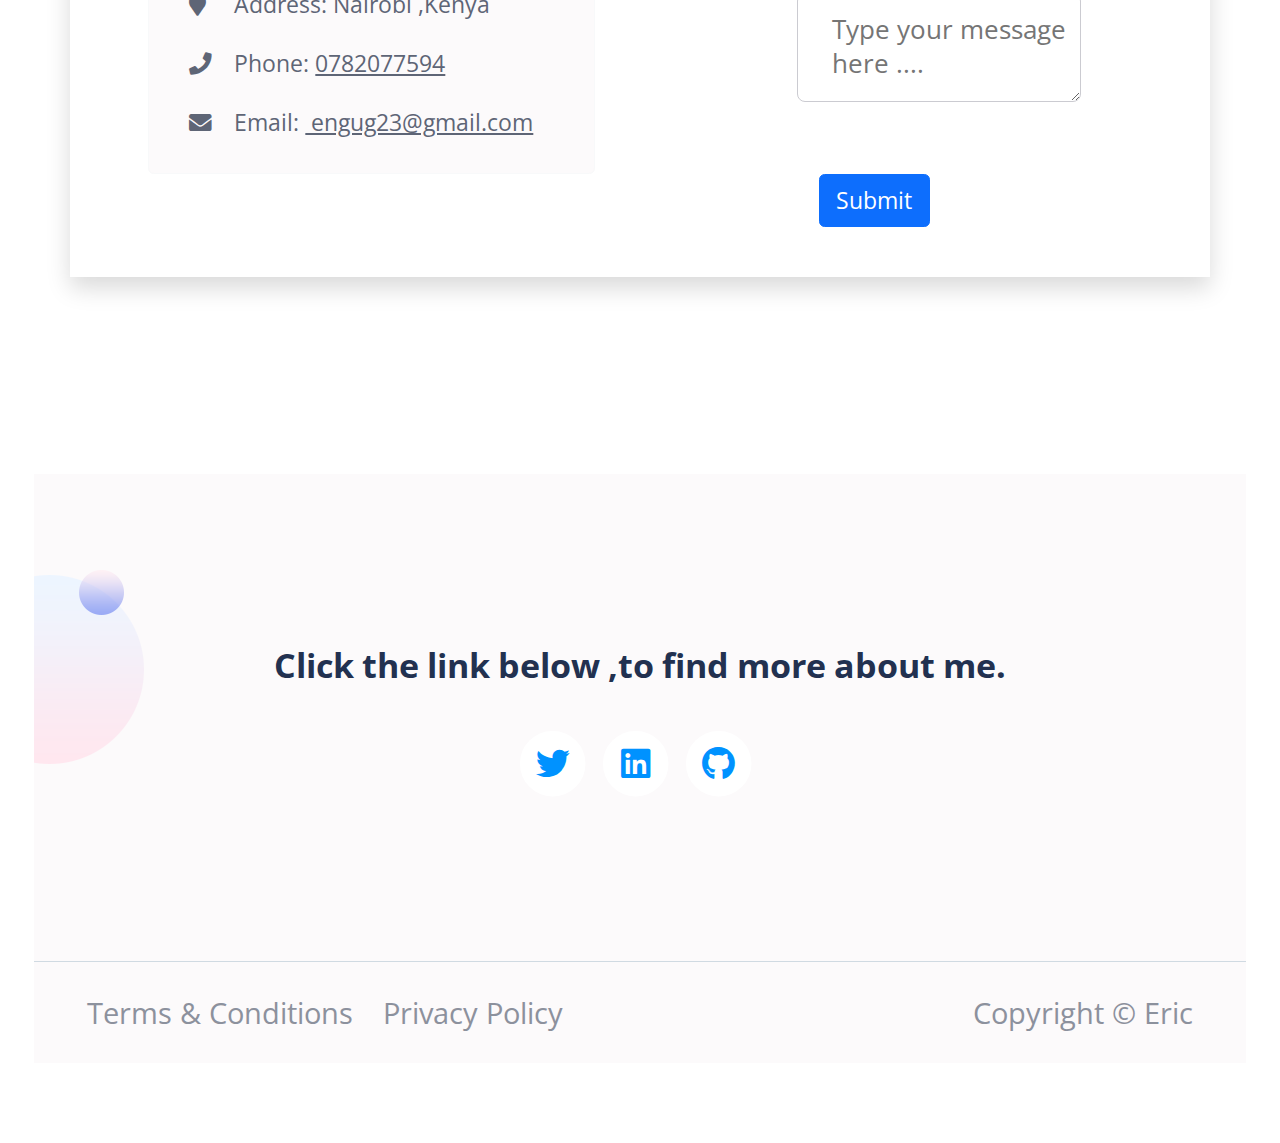
==== commit cb700018: "updated the getintouch form" ====
--- a/index.html
+++ b/index.html
@@ -116,19 +116,18 @@
     <div id="details" id="" class="basic-1">
         <div class="container">
             <div class="row">
-                <div class="col-lg-5 col-xl-7 d-none d-sm-none d-md-block">
+                <div class="col-lg-5 col-xl-4 d-none d-sm-none d-md-block">
                     <div class="image-container mx-auto">
                         <img class="img-fluid w-50 mx" src="images/decoration-circles.png" alt="alternative">
                     </div> <!-- end of image-container -->
                 </div> <!-- end of col -->
                 <div class="col-lg-6 col-xl-5 ">
-                    <div class="text-container mx-auto px-2">
+                    <div class="text-container mx-auto pl-5">
                         <div class="section-title">MORE ABOUT ME</div>
-                        <h2>My name is Eric</h2>
-                        <p class="col col-sm " style="text-align: justify;"> A software
-                            developer with 1 year experience .The
-                            journey has been made successful by academics , bootcamps and self
-                            learning. I have worked on various personal projects and collaborated on team projects .
+                        <h4 style="color: rgb(120, 116, 116);">My name is Eric </h4>
+                        <p class="col col-sm " style="text-align: justify;"> Software
+                            developer with a year of experience working on both frontend and backend technologies on
+                            cross platform .
 
                         </p>
 
@@ -327,7 +326,7 @@
 
                 <div class="col-lg-4 col-md-6 col-sm-12 element-item popular">
                     <div class="our-project">
-                        <div class="img hover-effect">
+                        <div class=" h-100 img hover-effect">
                             <a class="test-popup-link" href="" target="_blank">
                                 <img src="images/vuejsapp.png" alt="portfolio-3" class="img-fluid">
                             </a>
@@ -379,9 +378,7 @@
                     </div>
                     <div class="card-body hover-effect   ">
                         <h5 class="card-title hover-effect">Design website</h5>
-                        <p class="px-3">Good user interface give user have a good
-                            experience. I
-                            prototype and wireframe and create mockup for the design. </p>
+                        <p class="px-3">Design good interface cross platform applications </p>
                         <!-- <a class="read-more no-line" href="design.html"> <span class="fas -long-arrow-alt-right"></span></a> -->
                     </div>
                 </div>
@@ -394,11 +391,7 @@
                     </div>
                     <div class="card-body hover-effect">
                         <h5 class="card-title">Develop Web Application</h5>
-                        <p class="px-4">Building responsive website using framework and
-                            technologies to ensure that the
-                            user
-                            experience is
-                            better . </p>
+                        <p class="px-4">Building responsive website with applealing user interface. </p>
                         <!-- <a class=" read-more no-line" href="develop.html"> <span
                                 class="fas -long-arrow-alt-right"></span></a> -->
                     </div>
@@ -412,10 +405,7 @@
                     </div>
                     <div class="card-body hover-effect">
                         <h5 class="card-title">Test application</h5>
-                        <p class="px-4">To ensure that the web application work as intented
-                            ,I test the application to
-                            ensure that
-                            its free from bugs .</p>
+                        <p class="px-4">Test application to fix bugs </p>
                         <!-- <a class="read-more no-line" href="test.html"> <span class="fas -long-arrow-alt-right"></span></a> -->
                     </div>
                 </div>
@@ -438,7 +428,7 @@
 
             <div class="row p-5 mx-auto">
                 <div>
-                    <h4 class="p-3 text-center">Technologies I use </h4>
+                    <h4 class="p-3 text-center">Technologies </h4>
                 </div>
                 <div class="col mx-auto">
                     <div class="swiper-slide">
@@ -602,8 +592,8 @@
                 <div class="col-lg-12">
                     <div class="text-container">
                         <h2>Find the right developer for your website</h2>
-                        <p class="p-large">Technology involve communication across all platform,
-                            good designed business website attract more customer, that is the key . </p>
+                        <p class="p-large">Technology involve communication across all platform , while
+                            good designed business website attract more customer . </p>
                         <a class="btn-solid-lg" href="#contact">Contact me</a>
                     </div> <!-- end of text-container -->
                 </div> <!-- end of col -->
@@ -618,8 +608,8 @@
         <div class="container shadow ">
             <h2 class="text-center pt-4">Get in Touch </h2>
             <div class="row px-4 py-3">
-                <div class="col-lg-6 mx-auto bg-gray  card  border border-light rounded-5  opacity-50 px-5">
-                    <p class="fs-1 py-4 ">Contacts</p>
+                <div class="col-lg-5 mx-auto bg-gray  card  border border-light rounded-5  px">
+                    <p class="fs-5 py-4 ">Contacts</p>
                     <p class="mb-4">I am open for any suggestion or just to have a chat</p>
                     <div class="dbox  d-flex align-items-start">
                         <div class="text  ">
--- a/css/styles.css
+++ b/css/styles.css
@@ -1470,3 +1470,6 @@
 	mix-blend-mode: screen;  
 } */
 
+.img, .hover-effect{
+	object-fit: contain!important;
+}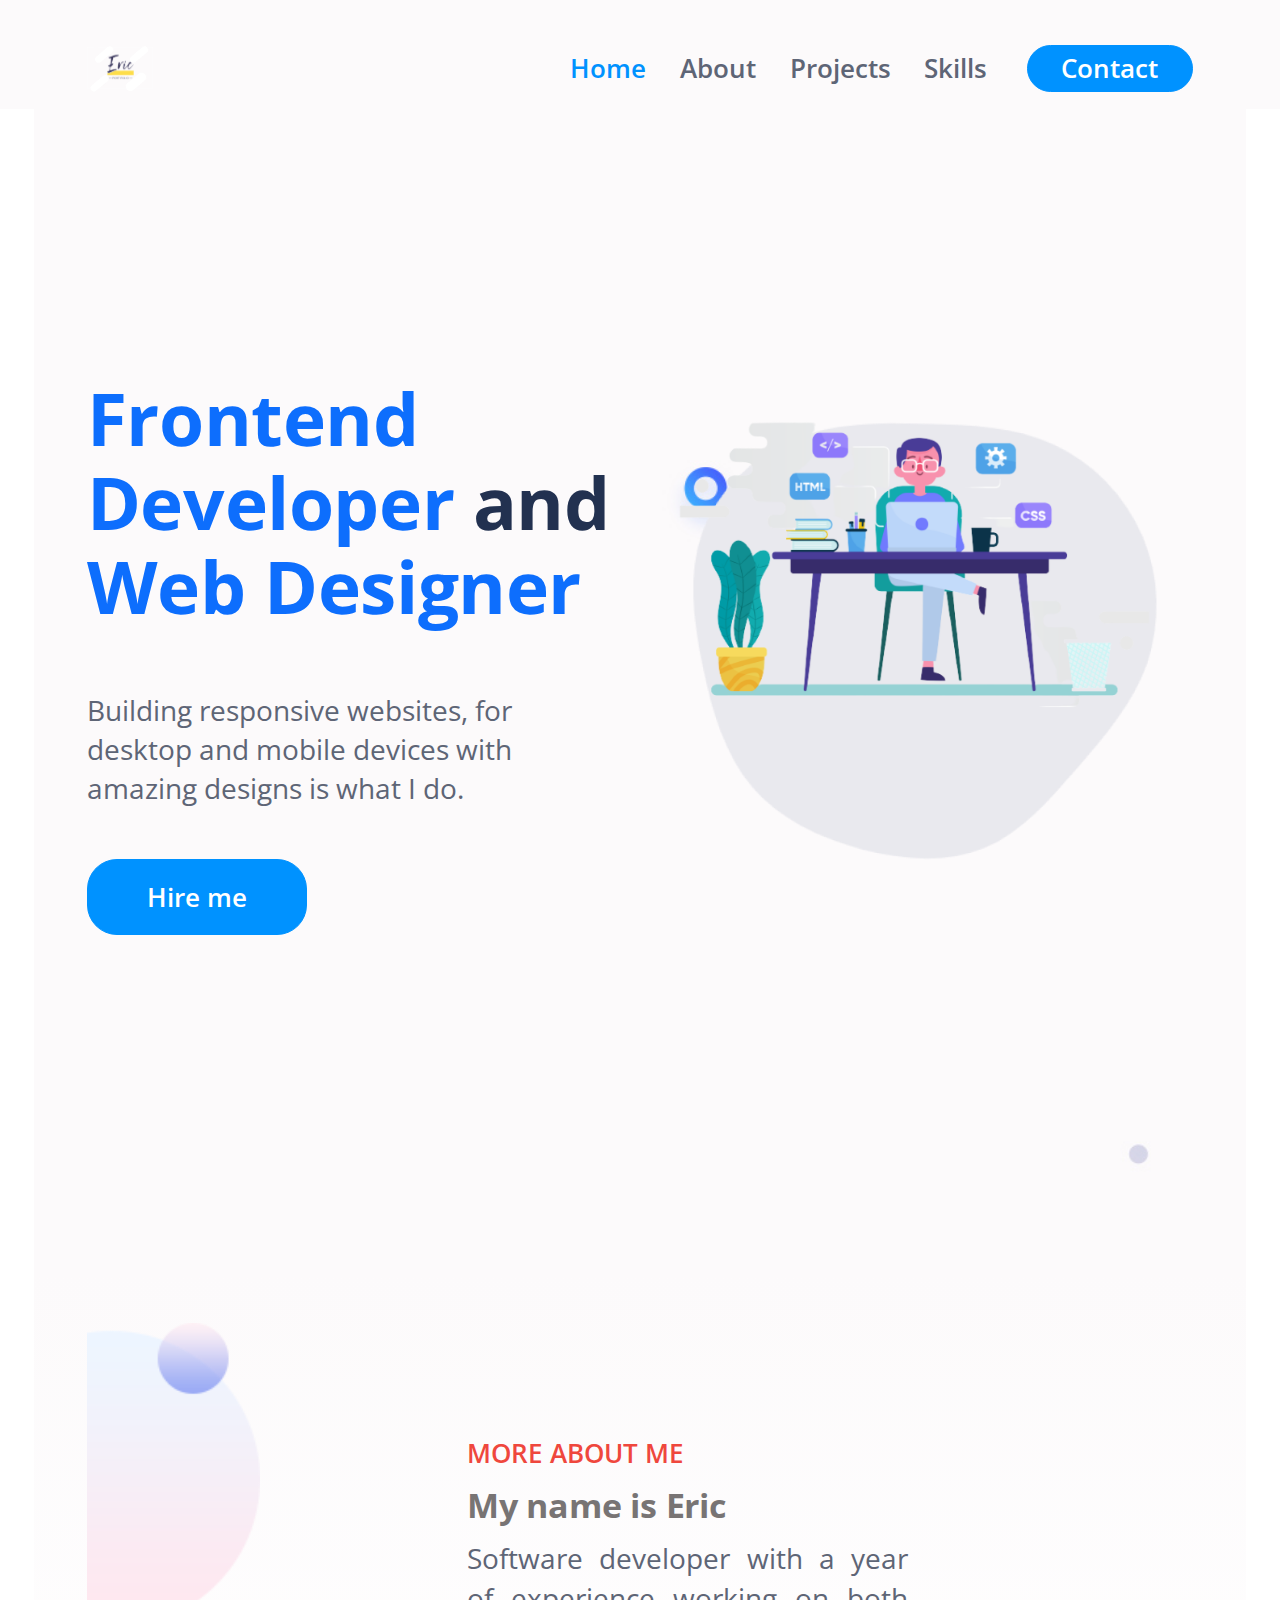
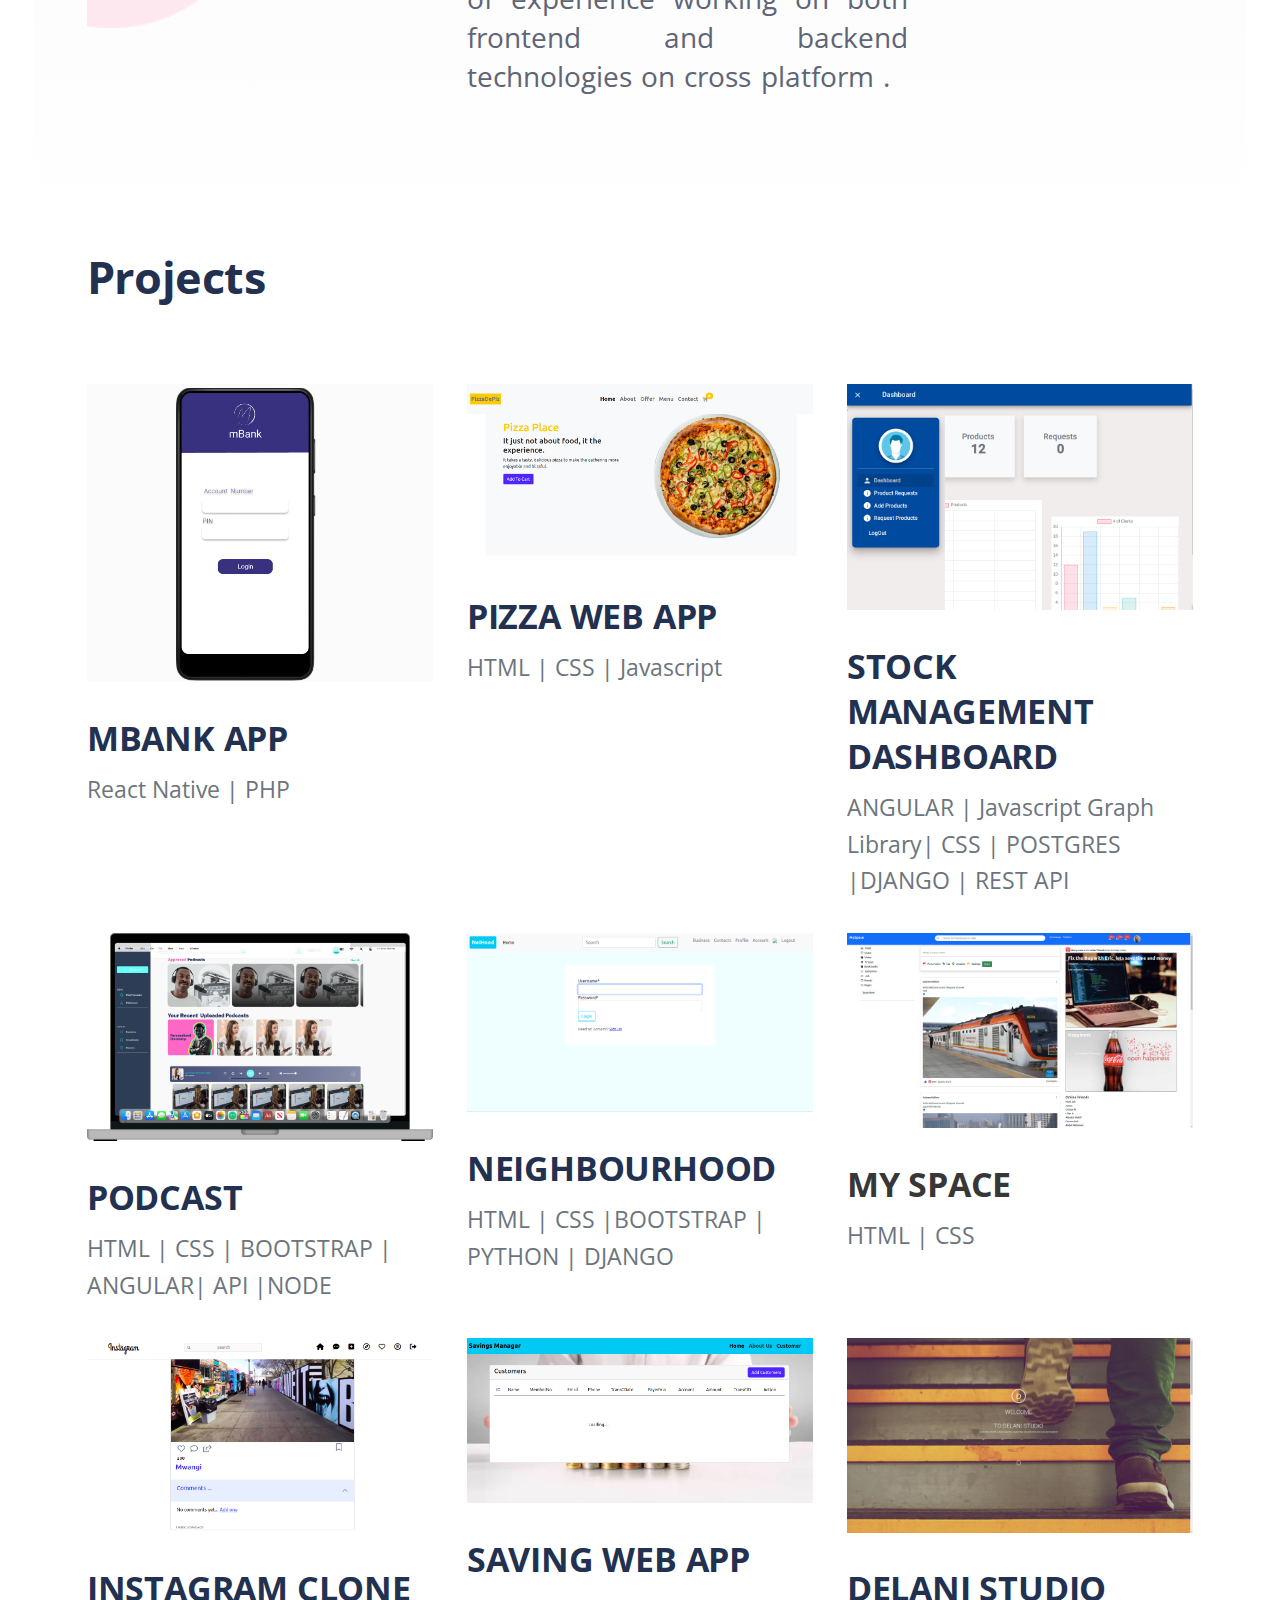
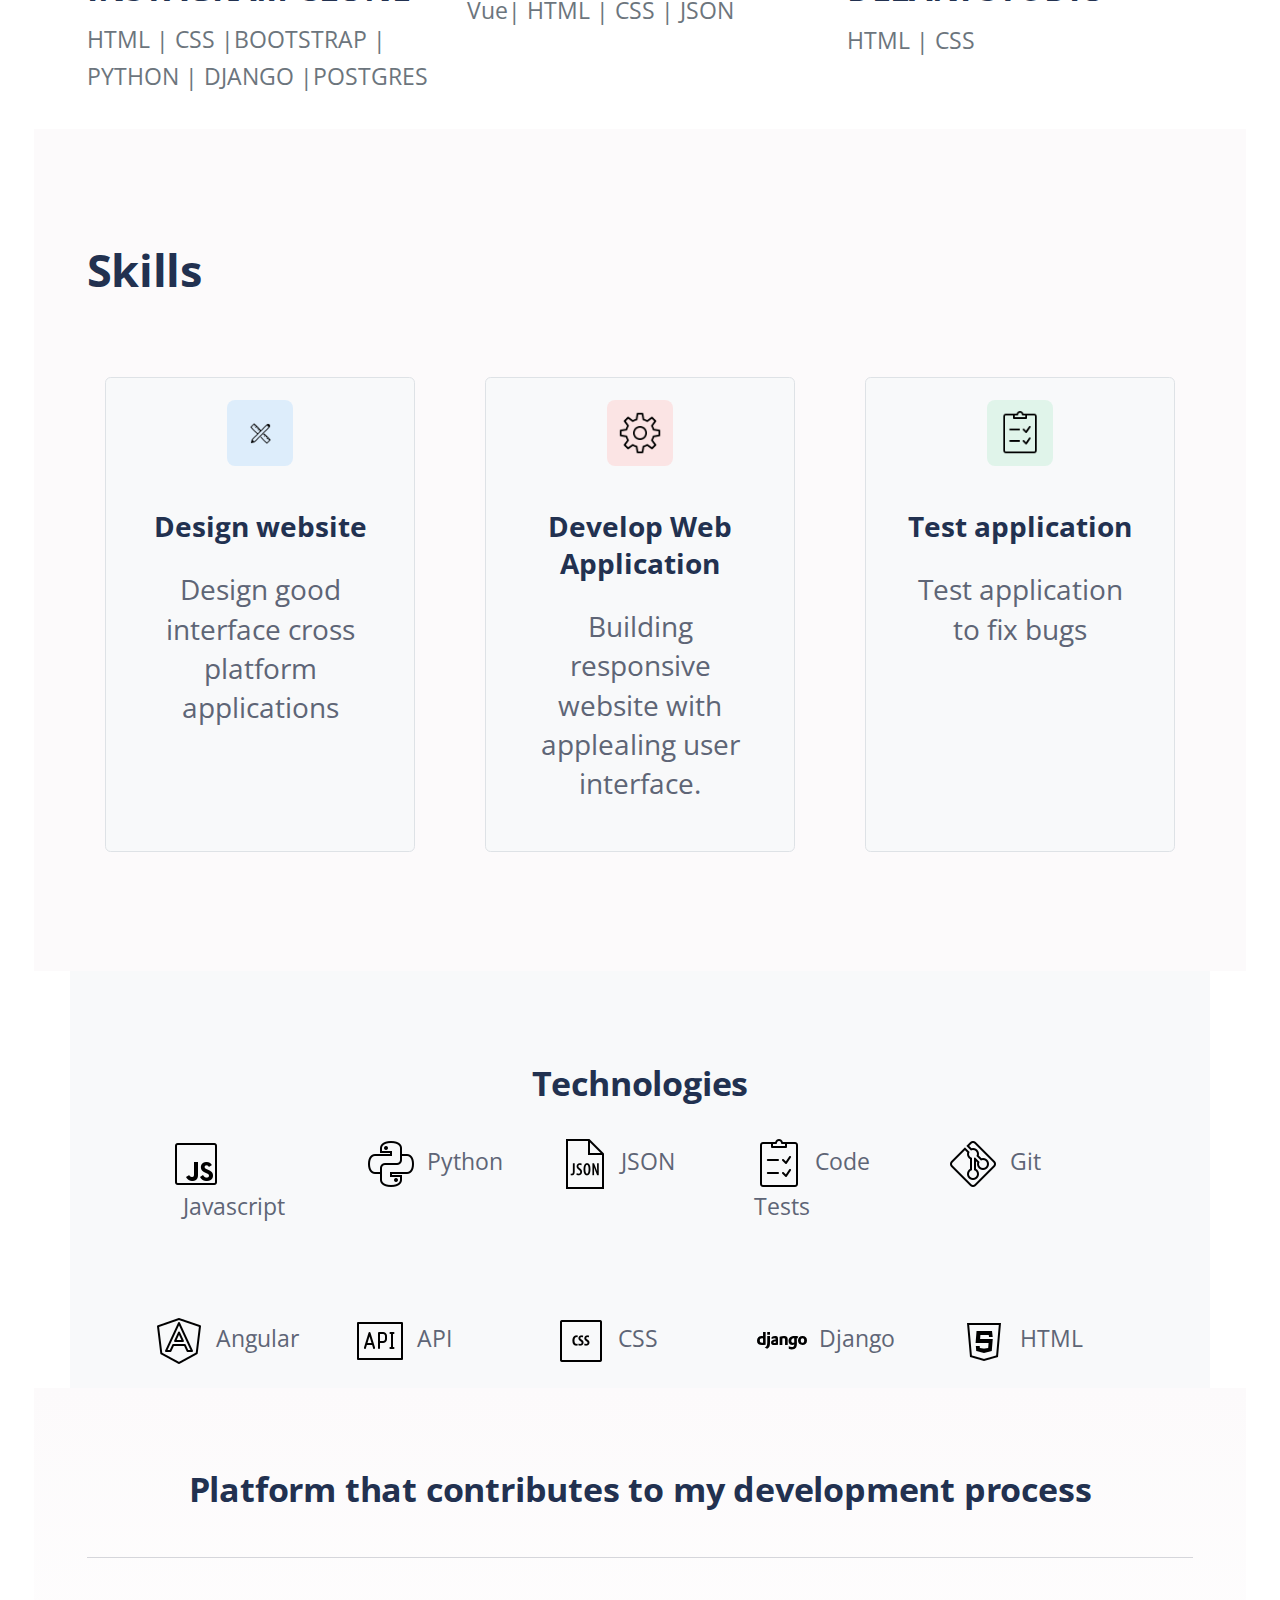
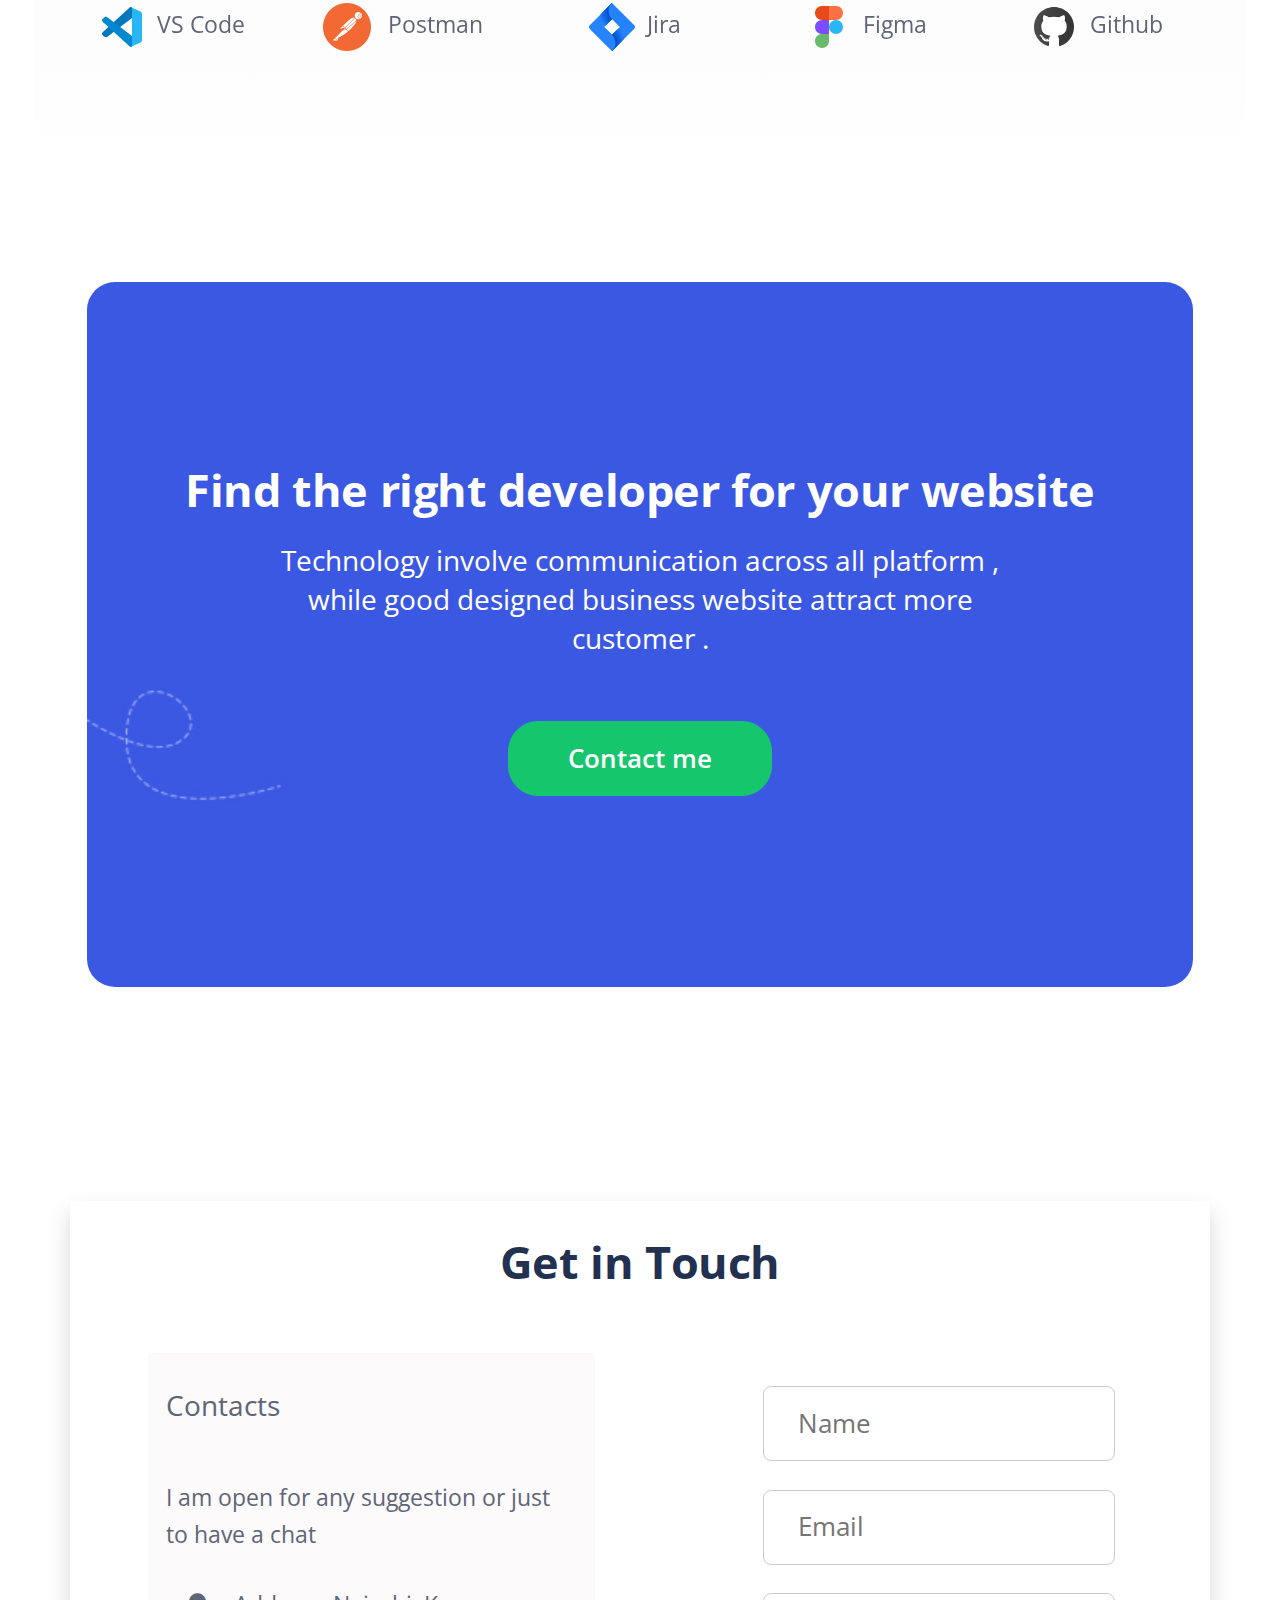
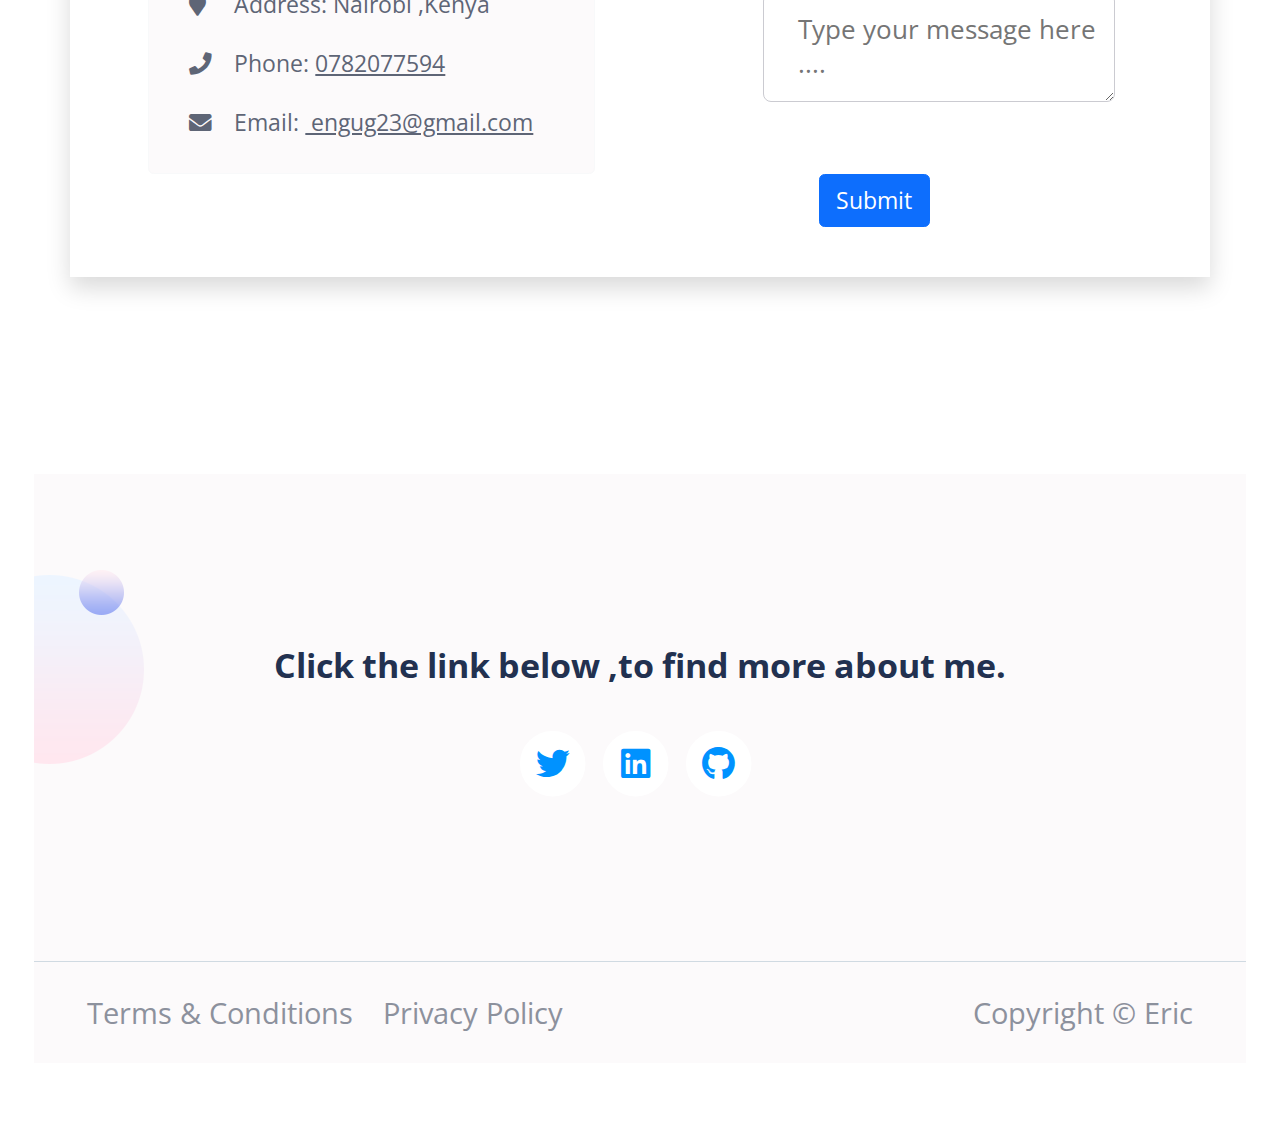
==== commit 0ce47ff6: "update getintopuch form" ====
--- a/index.html
+++ b/index.html
@@ -642,7 +642,7 @@
                 <div class="col-lg-5 mx-auto hover-effect">
 
                     <!-- Contact Form -->
-                    <form id="hire_me" class="p-4">
+                    <form id="hire_me" class="py-4">
                         <div class="form-group">
                             <input type="text" class="form-control-input" placeholder="Name" required>
                         </div>
